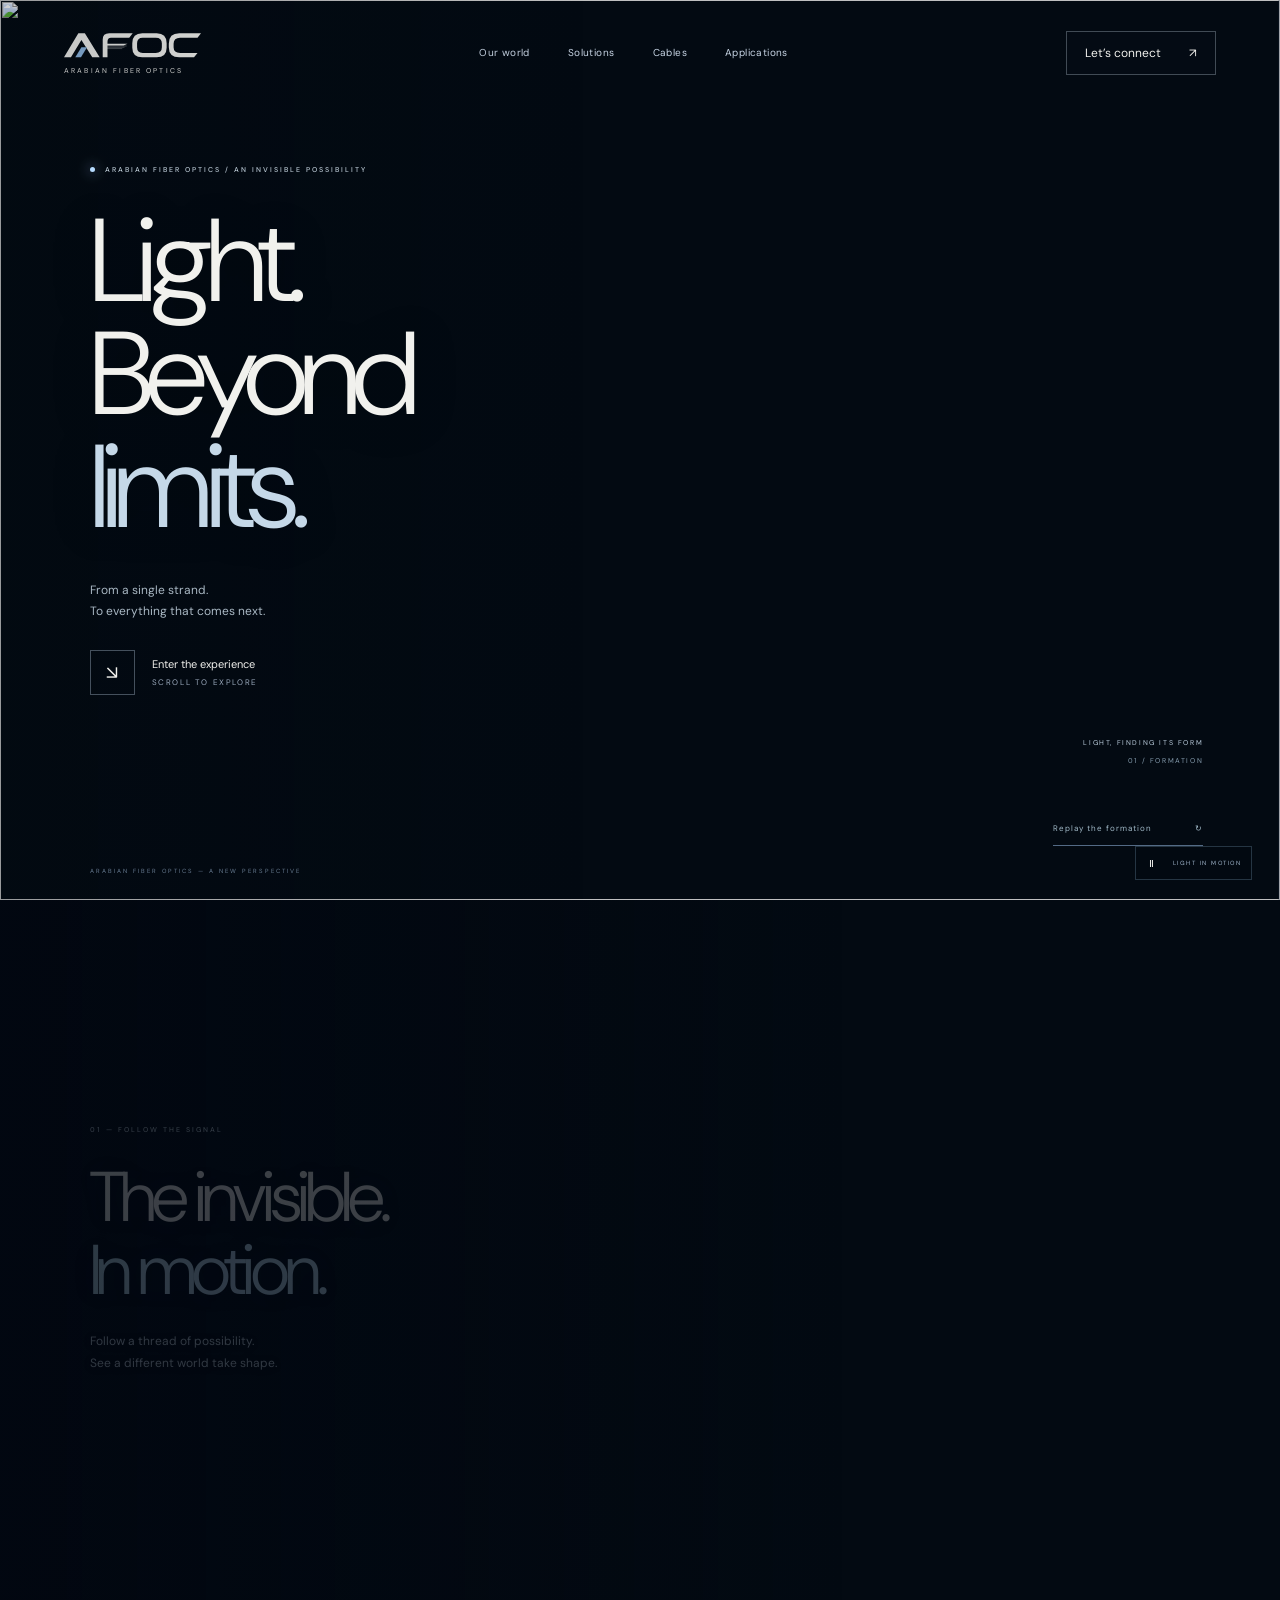
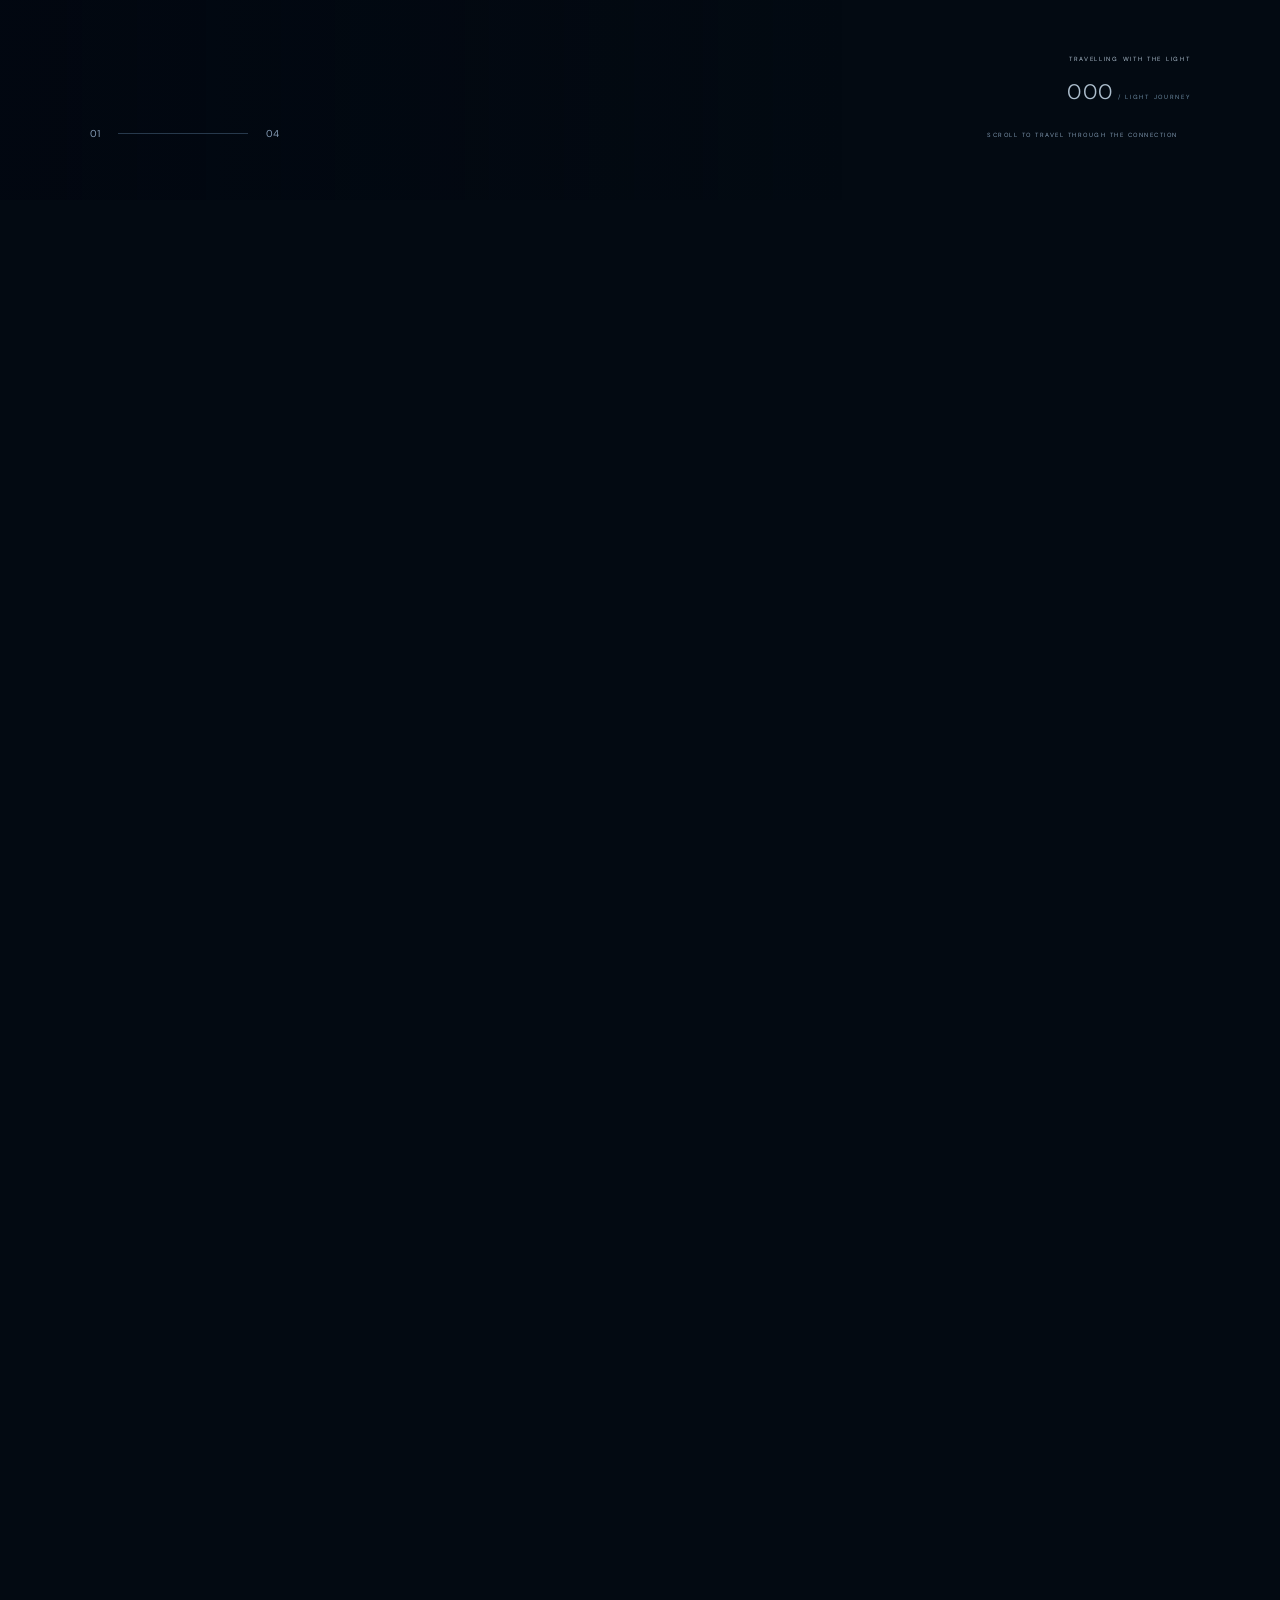
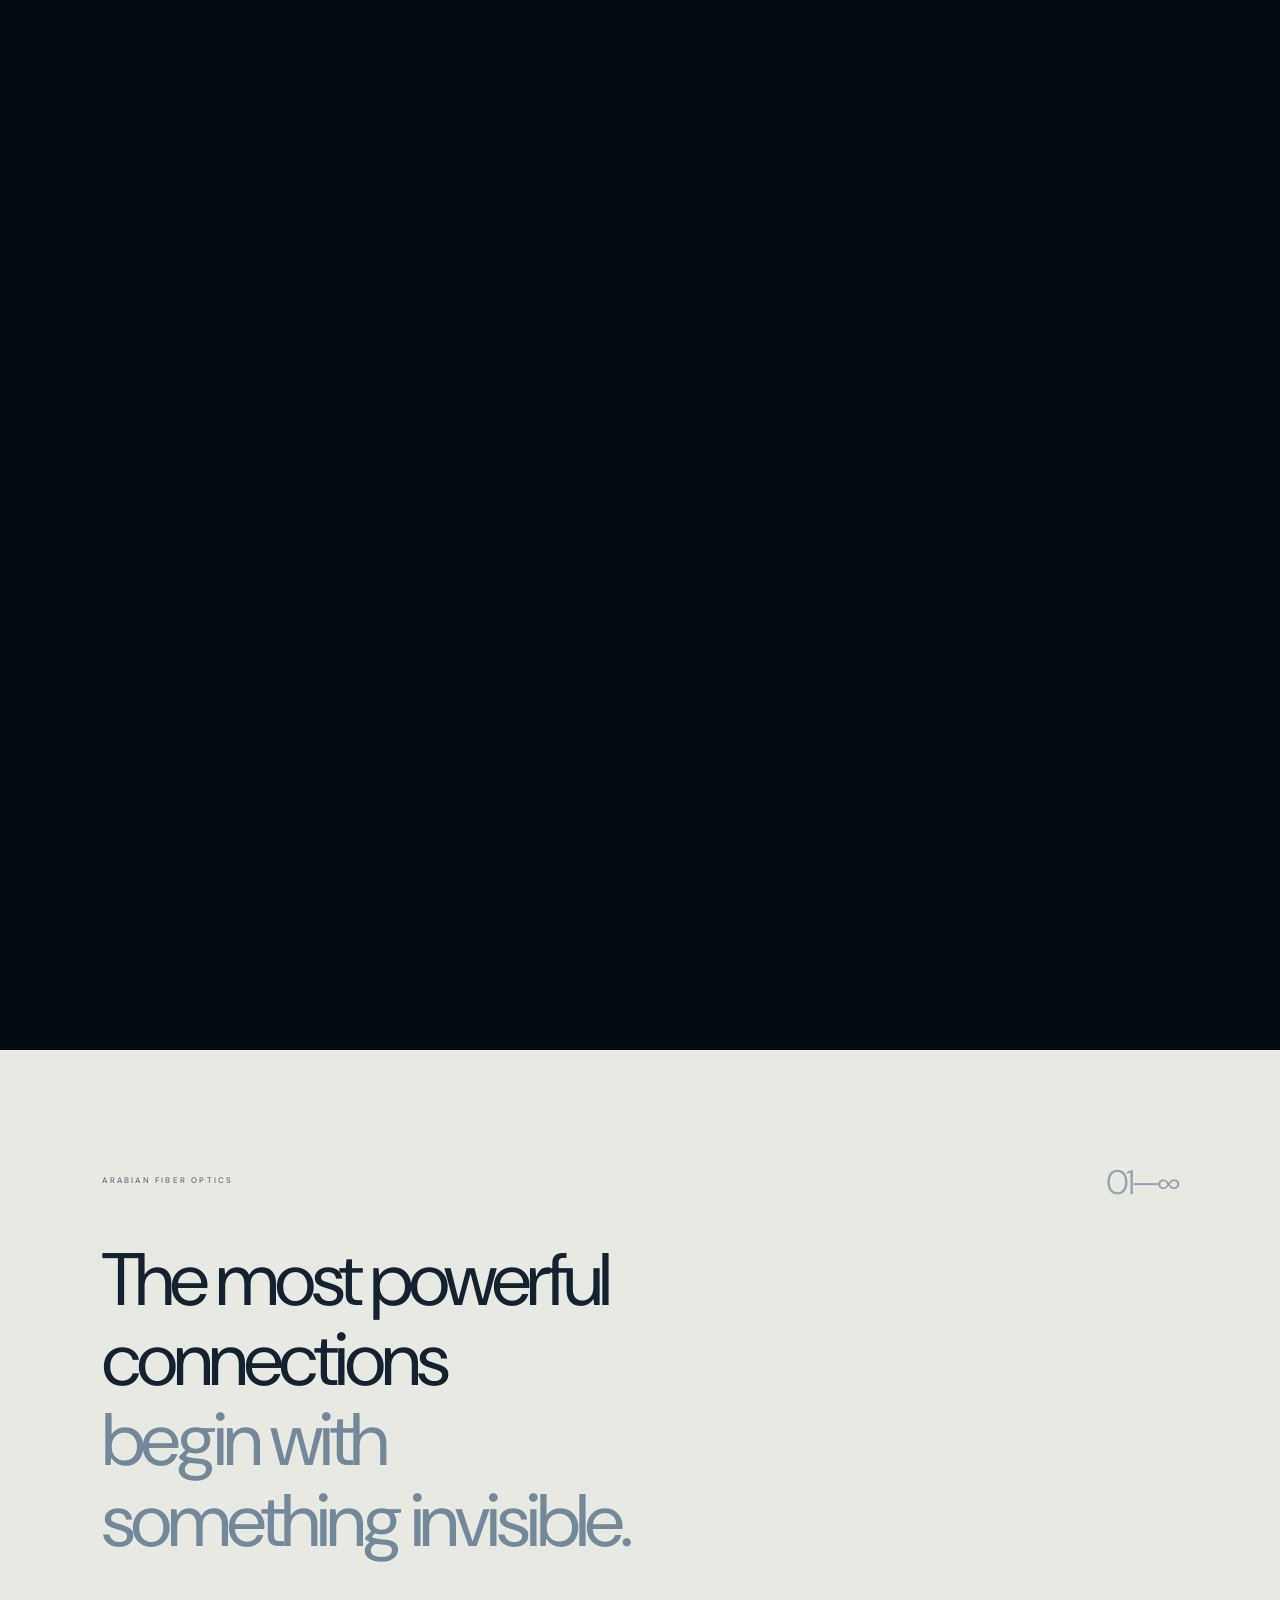
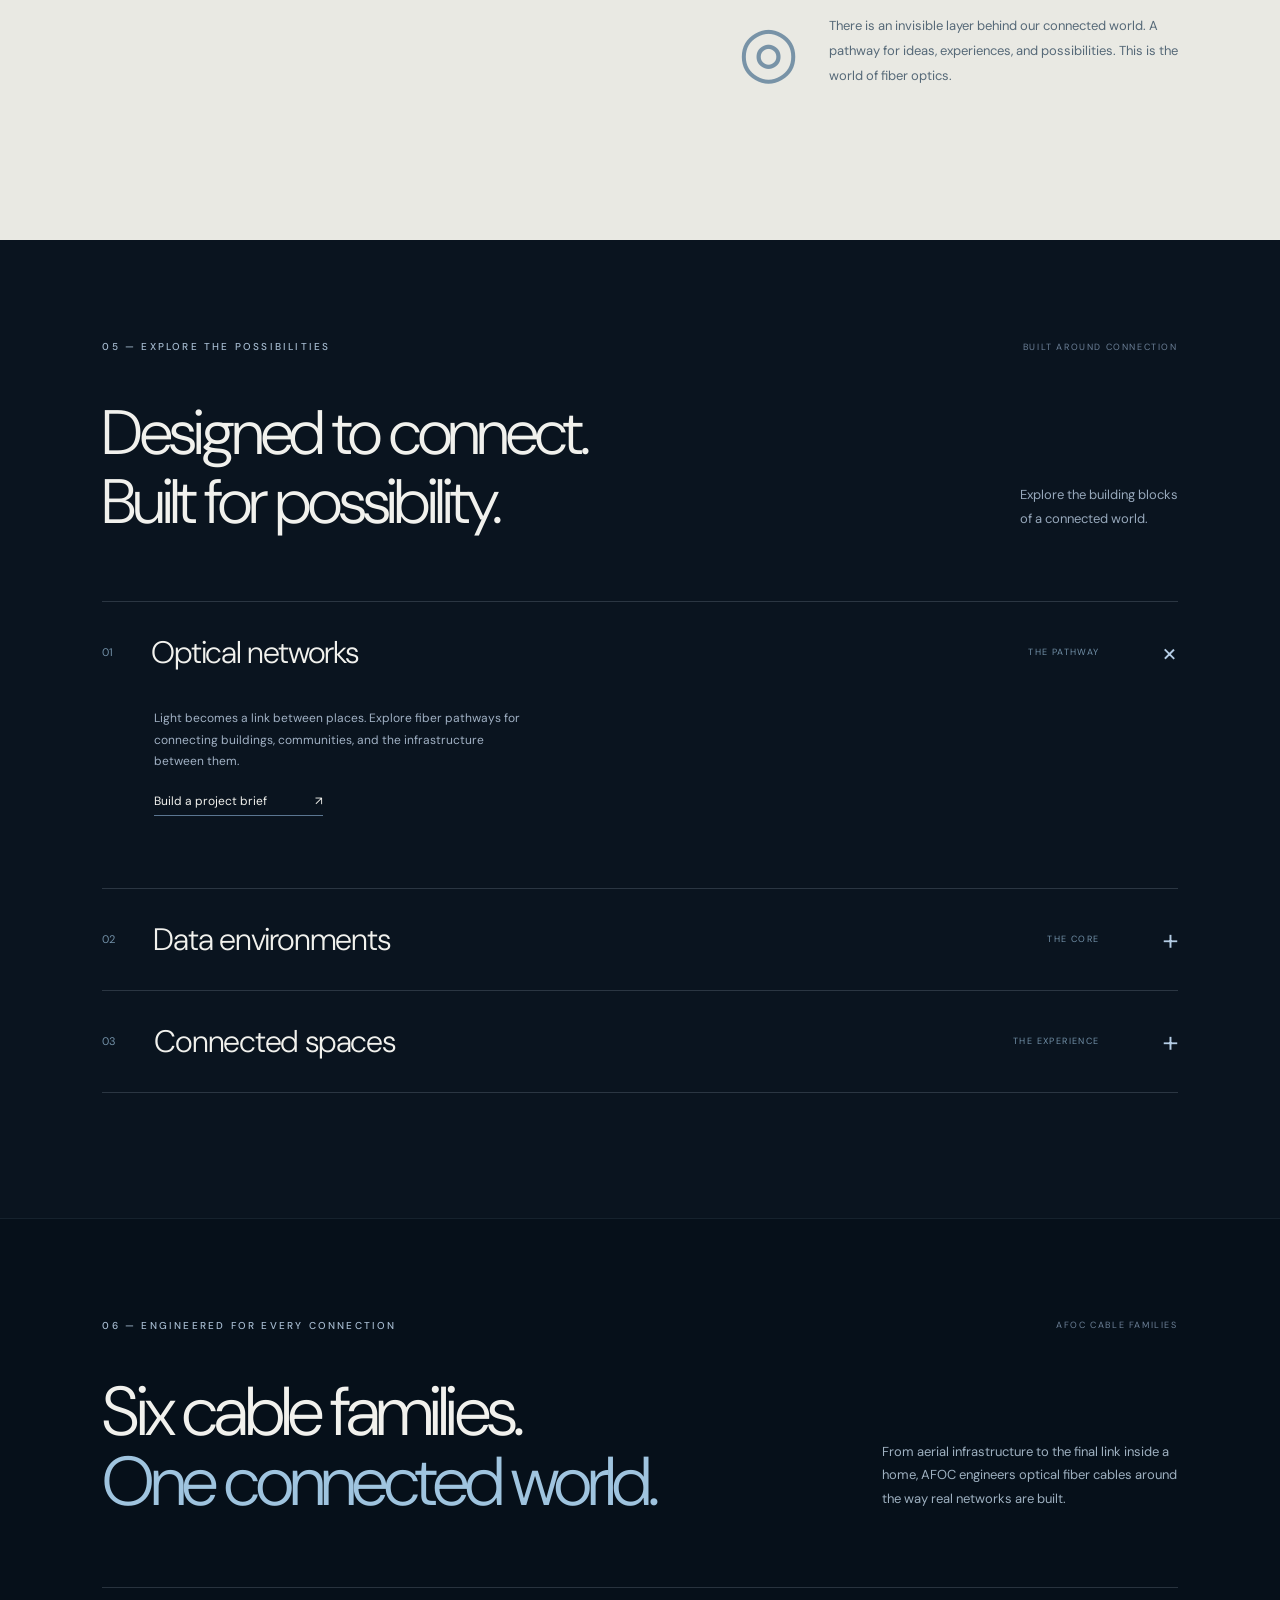
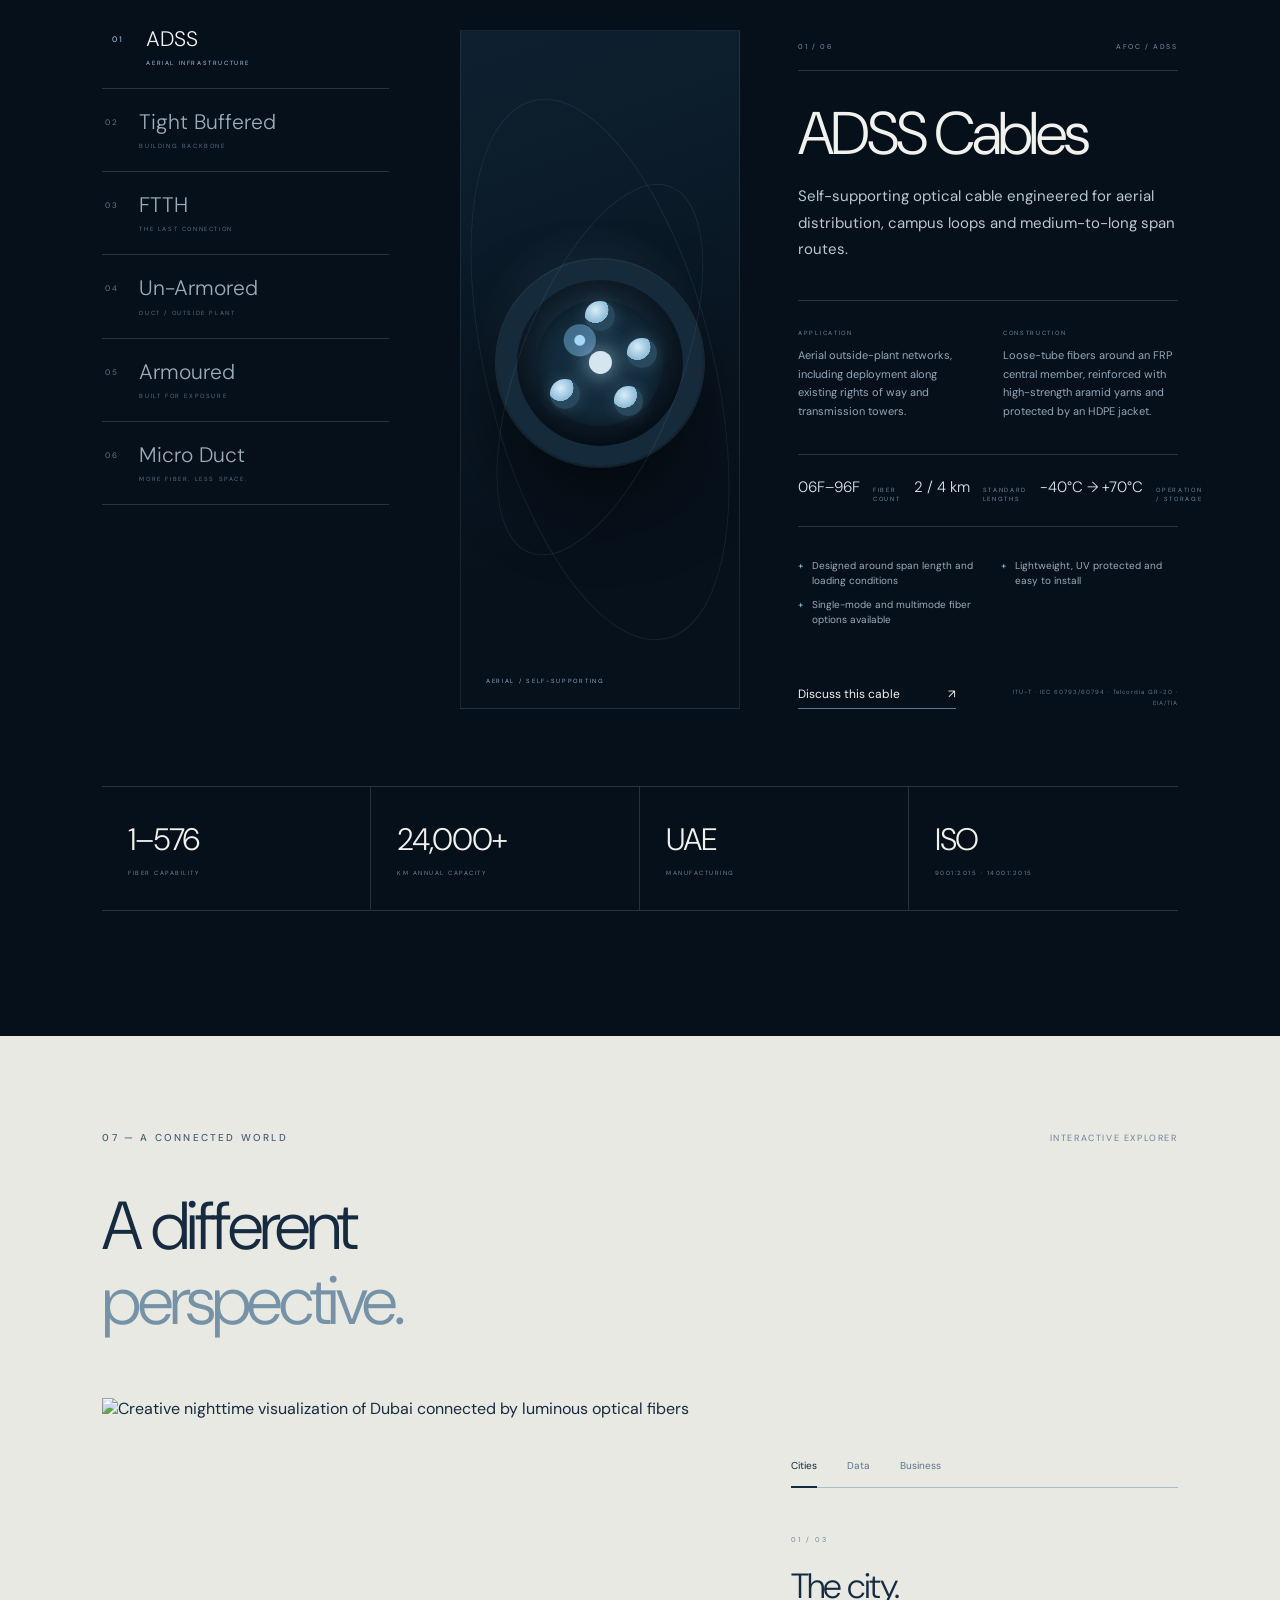
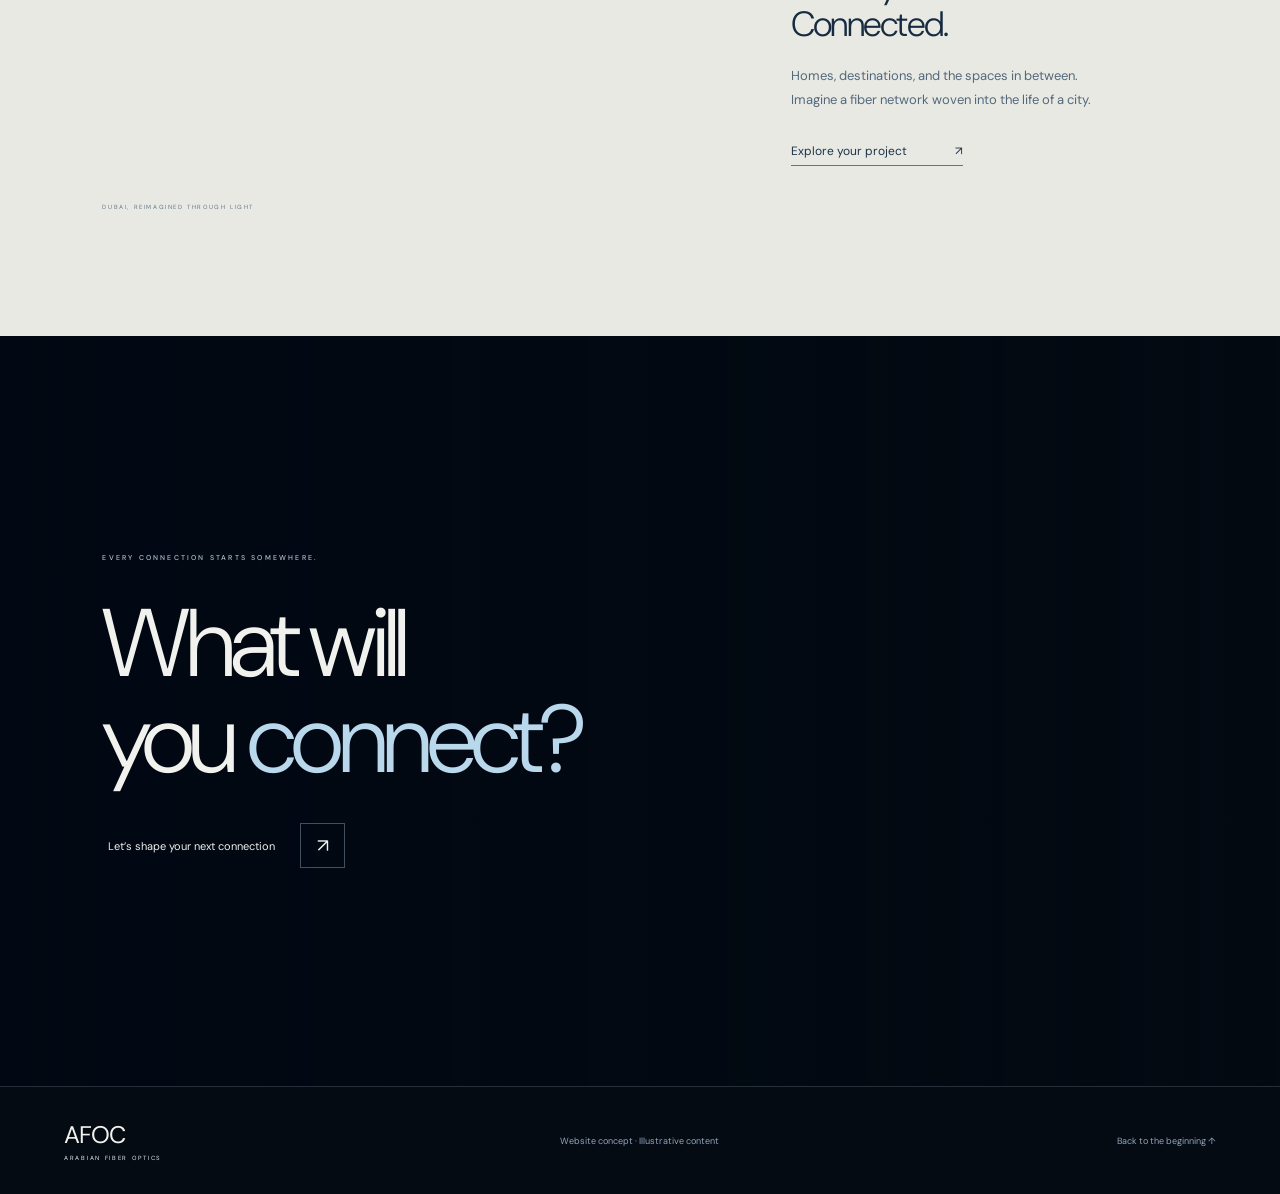
==== index.html @ a6308750 "Add files via upload" ====
<!doctype html>
<html lang="en"><head><meta charset="utf-8"><meta name="viewport" content="width=device-width,initial-scale=1"><meta name="theme-color" content="#050b15"><meta name="description" content="Arabian Fiber Optics. An immersive exploration of the connections that shape our world."><title>AFOC — Connected by light.</title><link rel="icon" href="data:image/svg+xml,%3Csvg xmlns='http://www.w3.org/2000/svg' viewBox='0 0 64 64'%3E%3Crect width='64' height='64' rx='15' fill='%23050b15'/%3E%3Cpath d='M9 48L28 15h8l19 33H44L32 27 20 48' fill='white'/%3E%3Cpath d='M26 48l9-15h9l-9 15' fill='%2395c8fb'/%3E%3C/svg%3E"><link rel="stylesheet" href="style.css?v=6"></head>
<body>
<a class="skip" href="#solutions">Skip to solutions</a><div id="world" aria-hidden="true"><img id="cinema-poster" src="assets/cinematic-hero.webp" alt="" fetchpriority="high"><video id="cinema-film" muted playsinline preload="auto" disablepictureinpicture tabindex="-1"></video></div><div class="grain" aria-hidden="true"></div>
<header><a href="#" class="brand" aria-label="AFOC Arabian Fiber Optics home"><svg viewBox="0 0 315 65" role="img" aria-label="AFOC"><path fill="currentColor" d="M0 55 33 0h15l34 55H65L40 15 16 55Z M89 55V14Q89 0 104 0H158L150 10H108Q100 10 100 19V24H146L137 28H100V55Z M180 0H213Q236 0 236 23V33Q236 55 213 55H180Q157 55 157 33V23Q157 0 180 0M181 10Q168 10 168 23V32Q168 45 181 45H211Q225 45 225 32V23Q225 10 211 10Z M315 0l-8 10h-40q-15 0-15 14v8q0 13 15 13h40l-8 10h-34q-24 0-24-23v-8q0-24 24-24Z" fill-rule="evenodd"/><path fill="#8db8e3" d="m26 55 14-23h13L39 55Z"/><path d="M99 29h45m-45 3h40m-40 3h35" stroke="currentColor" stroke-width=".7"/></svg><span>ARABIAN FIBER OPTICS</span></a><nav aria-label="Main navigation"><a href="#journey">Our world</a><a href="#solutions">Solutions</a><a href="#products">Cables</a><a href="#applications">Applications</a></nav><button class="contact-btn" data-brief>Let’s connect <span>↗</span></button><button id="menu-toggle" aria-expanded="false" aria-controls="mobile-nav" aria-label="Open navigation"><span></span><span></span></button></header>
<div id="mobile-nav" hidden><a href="#journey">Our world</a><a href="#solutions">Solutions</a><a href="#products">Cables</a><a href="#applications">Applications</a><button data-brief>Let’s connect ↗</button></div>
<main>
<section class="hero" id="home"><div class="hero-eyebrow"><span class="live-dot"></span> ARABIAN FIBER OPTICS / AN INVISIBLE POSSIBILITY</div><h1>Light.<br>Beyond<br><em>limits.</em></h1><div class="hero-bottom"><p>From a single strand.<br>To everything that comes next.</p><a class="round-link" href="#journey"><span class="circle">↘</span><span>Enter the experience<span class="sub-label">SCROLL TO EXPLORE</span></span></a></div><div class="object-note"><span class="cross">+</span> LIGHT, FINDING ITS FORM <i></i><small>01 / FORMATION</small></div><button class="pulse-btn" id="pulse">Replay the formation <span>↻</span></button><span class="edge-label">ARABIAN FIBER OPTICS — A NEW PERSPECTIVE</span></section>
<section class="journey" id="journey" aria-label="The journey of light"><div class="journey-sticky"><div class="chapter-copy" id="chapter-one"><span class="eyebrow">01 — FOLLOW THE SIGNAL</span><h2>The invisible.<br><em>In motion.</em></h2><p>Follow a thread of possibility.<br>See a different world take shape.</p></div><div class="chapter-copy" id="chapter-two"><span class="eyebrow">02 — DUBAI, DRAWN IN LIGHT</span><h2>Light becomes<br><em>a living city.</em></h2><p>From a single thread to an extraordinary skyline.<br>A creative interpretation of Dubai.</p></div><div class="chapter-copy city-copy" id="chapter-three"><span class="eyebrow">03 — BEYOND THE HORIZON</span><h2>One city.<br><em>No boundaries.</em></h2><p>The skyline becomes a point of light.<br>The connection keeps going.</p><button class="city-pulse" id="city-pulse">Illuminate the connection <span>↗</span></button></div><div class="chapter-copy globe-copy" id="chapter-four"><span class="eyebrow">04 — ONE CONNECTED PLANET</span><h2>Possibility.<br><em>Everywhere.</em></h2><p>Across continents. Beyond horizons.<br>Light brings every possibility closer.</p><span class="concept-label">A VISION OF CONNECTIVITY · ILLUSTRATIVE NETWORK</span></div><div class="travel-readout"><span id="travel-stage">ENTERING THE FIBER</span><div class="travel-coordinates"><span id="travel-distance">000</span><small> / LIGHT JOURNEY</small></div></div><div class="chapter-indicator"><span id="chapter-num">01</span><div><i id="chapter-progress"></i></div><span>04</span></div><span class="journey-caption">SCROLL TO TRAVEL THROUGH THE CONNECTION</span></div></section>
<section class="statement section-pad" id="vision"><span class="statement-number" aria-hidden="true">01—∞</span><div class="eyebrow">ARABIAN FIBER OPTICS</div><h2>The most powerful<br>connections<br><span>begin with<br>something invisible.</span></h2><div class="statement-foot"><span class="mini-orbit">◎</span><p>There is an invisible layer behind our connected world. A pathway for ideas, experiences, and possibilities. This is the world of fiber optics.</p></div></section>
<section class="solutions section-pad" id="solutions"><div class="section-top"><span class="eyebrow">05 — EXPLORE THE POSSIBILITIES</span><span class="small-muted">BUILT AROUND CONNECTION</span></div><div class="section-title"><h2>Designed to connect.<br>Built for possibility.</h2><p>Explore the building blocks<br>of a connected world.</p></div><div class="solution-list">
<details class="solution" open><summary><span class="solution-num">01</span><h3>Optical networks</h3><span class="solution-tag">THE PATHWAY</span><span class="toggle">+</span></summary><div class="solution-body"><p>Light becomes a link between places. Explore fiber pathways for connecting buildings, communities, and the infrastructure between them.</p><div class="solution-visual fibers" aria-hidden="true"><i></i><i></i><i></i><i></i><i></i><i></i><i></i><i></i></div><button class="text-link" data-topic="Optical networks" data-brief>Build a project brief <span>↗</span></button></div></details>
<details class="solution"><summary><span class="solution-num">02</span><h3>Data environments</h3><span class="solution-tag">THE CORE</span><span class="toggle">+</span></summary><div class="solution-body"><p>Every digital experience has a physical foundation. Explore how fiber connections fit into data centers and the environments that keep information moving.</p><div class="solution-visual racks" aria-hidden="true"><i></i><i></i><i></i><i></i><i></i></div><button class="text-link" data-topic="Data environments" data-brief>Build a project brief <span>↗</span></button></div></details>
<details class="solution"><summary><span class="solution-num">03</span><h3>Connected spaces</h3><span class="solution-tag">THE EXPERIENCE</span><span class="toggle">+</span></summary><div class="solution-body"><p>From a workplace to an entire campus, connectivity shapes how a space works. Explore a fiber backbone around the people and places it connects.</p><div class="solution-visual nodes" aria-hidden="true"><i></i><i></i><i></i><i></i><i></i></div><button class="text-link" data-topic="Connected spaces" data-brief>Build a project brief <span>↗</span></button></div></details>
</div></section>
<section class="products section-pad" id="products"><div class="section-top"><span class="eyebrow">06 — ENGINEERED FOR EVERY CONNECTION</span><span class="small-muted">AFOC CABLE FAMILIES</span></div><div class="products-intro"><h2>Six cable families.<br><em>One connected world.</em></h2><p>From aerial infrastructure to the final link inside a home, AFOC engineers optical fiber cables around the way real networks are built.</p></div><div class="product-explorer"><div class="product-tabs" role="tablist" aria-label="AFOC cable families"><button class="product-tab is-active" role="tab" aria-selected="true" data-product="0"><span>01</span><strong>ADSS</strong><small>AERIAL INFRASTRUCTURE</small></button><button class="product-tab" role="tab" aria-selected="false" data-product="1"><span>02</span><strong>Tight Buffered</strong><small>BUILDING BACKBONE</small></button><button class="product-tab" role="tab" aria-selected="false" data-product="2"><span>03</span><strong>FTTH</strong><small>THE LAST CONNECTION</small></button><button class="product-tab" role="tab" aria-selected="false" data-product="3"><span>04</span><strong>Un-Armored</strong><small>DUCT / OUTSIDE PLANT</small></button><button class="product-tab" role="tab" aria-selected="false" data-product="4"><span>05</span><strong>Armoured</strong><small>BUILT FOR EXPOSURE</small></button><button class="product-tab" role="tab" aria-selected="false" data-product="5"><span>06</span><strong>Micro Duct</strong><small>MORE FIBER. LESS SPACE.</small></button></div><article class="product-panel" id="product-panel" role="tabpanel"><div class="product-art" aria-hidden="true"><div class="cable-orbit"><i></i><i></i><i></i><i></i><b></b></div><span class="product-art-label" id="product-art-label">AERIAL / SELF-SUPPORTING</span></div><div class="product-content"><div class="product-kicker"><span id="product-index">01 / 06</span><span id="product-code">AFOC / ADSS</span></div><h3 id="product-title">ADSS Cables</h3><p class="product-lead" id="product-lead">Self-supporting optical cable engineered for aerial distribution, campus loops and medium-to-long span routes.</p><div class="product-meta"><div><span>APPLICATION</span><p id="product-application">Aerial outside-plant networks, including deployment along existing rights of way and transmission towers.</p></div><div><span>CONSTRUCTION</span><p id="product-construction">Loose-tube fibers around an FRP central member, reinforced with high-strength aramid yarns and protected by an HDPE jacket.</p></div></div><div class="product-specs"><span id="product-fibers">06F–96F</span><small>FIBER COUNT</small><span id="product-length">2 / 4 km</span><small>STANDARD LENGTHS</small><span id="product-temp">−40°C → +70°C</span><small>OPERATION / STORAGE</small></div><ul id="product-features"><li>Designed around span length and loading conditions</li><li>Lightweight, UV protected and easy to install</li><li>Single-mode and multimode fiber options available</li></ul><div class="product-actions"><button class="text-link" id="product-brief" data-brief data-topic="ADSS Cables">Discuss this cable <span>↗</span></button><span class="standards" id="product-standards">ITU-T · IEC 60793/60794 · Telcordia GR-20 · EIA/TIA</span></div></div></article></div><div class="capability-band"><div><strong>1–576</strong><span>FIBER CAPABILITY</span></div><div><strong>24,000+</strong><span>KM ANNUAL CAPACITY</span></div><div><strong>UAE</strong><span>MANUFACTURING</span></div><div><strong>ISO</strong><span>9001:2015 · 14001:2015</span></div></div></section>
<section class="applications section-pad" id="applications"><div class="section-top"><span class="eyebrow">07 — A CONNECTED WORLD</span><span class="small-muted">INTERACTIVE EXPLORER</span></div><h2>A different<br><em>perspective.</em></h2><div class="application-stage"><div class="map-art"><img class="application-photo" src="assets/cinematic-dubai.webp" loading="lazy" alt="Creative nighttime visualization of Dubai connected by luminous optical fibers"><span class="map-note">DUBAI, REIMAGINED THROUGH LIGHT</span><svg class="legacy-map-targets" aria-hidden="true"><circle id="map-marker"/><circle class="marker-halo"/></svg></div><div class="application-info"><div class="app-tabs" role="tablist" aria-label="Connection environments"><button role="tab" id="tab-cities" aria-selected="true" aria-controls="app-panel" data-app="0">Cities</button><button role="tab" id="tab-data" aria-selected="false" aria-controls="app-panel" data-app="1" tabindex="-1">Data</button><button role="tab" id="tab-business" aria-selected="false" aria-controls="app-panel" data-app="2" tabindex="-1">Business</button></div><div id="app-panel" role="tabpanel" aria-labelledby="tab-cities"><span class="app-number" id="app-num">01 / 03</span><h3 id="app-title">The city.<br>Connected.</h3><p id="app-copy">Homes, destinations, and the spaces in between. Imagine a fiber network woven into the life of a city.</p><button class="text-link" data-brief id="app-brief" data-topic="City connectivity">Explore your project <span>↗</span></button></div></div></div></section>
<section class="closing section-pad" id="connect"><span class="eyebrow">EVERY CONNECTION STARTS SOMEWHERE.</span><h2>What will<br>you <em>connect?</em></h2><button class="closing-cta" data-brief><span>Let’s shape your next connection</span><span class="circle">↗</span></button><div class="closing-line" aria-hidden="true"></div></section>
</main>
<footer><a href="#home">AFOC <span>ARABIAN FIBER OPTICS</span></a><p>Website concept · Illustrative content</p><a href="#home">Back to the beginning ↑</a></footer>
<div class="experience-controls"><button id="motion" aria-pressed="false" aria-label="Pause animation">Ⅱ</button><span>LIGHT IN MOTION</span></div><div class="scroll-track" aria-hidden="true"><i id="page-progress"></i></div>
<dialog id="brief-dialog"><button class="dialog-close" aria-label="Close project brief">×</button><span class="eyebrow">LET’S CONNECT</span><h2>A bright idea<br>starts here.</h2><p class="dialog-intro">Outline your project and download a brief to share with the AFOC team. Nothing is sent automatically.</p><form id="brief-form"><label>Your name<input required name="name" autocomplete="name" placeholder="Full name" maxlength="120"></label><label>Work email<input required type="email" name="email" autocomplete="email" placeholder="you@company.com" maxlength="200"></label><label>Project focus<select name="focus" id="focus"><option>Optical networks</option><option>Data environments</option><option>Connected spaces</option><option>ADSS Cables</option><option>Tight Buffered Cables</option><option>FTTH Cables</option><option>Un-Armored Cables</option><option>Armoured Cables</option><option>Micro Duct Cables</option><option>City connectivity</option><option>Business connectivity</option><option>Other / let’s explore</option></select></label><label>Tell us about the connection<textarea required name="message" rows="3" placeholder="Location, scope, timeline, and what you have in mind…" maxlength="4000"></textarea></label><button type="submit" class="download-brief">Download project brief <span>↗</span></button><p id="form-status" role="status"></p></form></dialog>
<script src="app.js?v=6"></script><script src="cinema.js?v=5"></script></body></html>
---- style.css ----
@import url('https://fonts.googleapis.com/css2?family=DM+Sans:wght@300;400;500;600;700&display=swap');
:root{--bg:#050b15;--fg:#edf5ff;--blue:#9bc9f5;--muted:#99a8ba;--line:rgba(174,204,235,.18)}*{box-sizing:border-box}html{scroll-behavior:smooth;scroll-padding-top:95px}body{margin:0;background:var(--bg);color:var(--fg);font-family:'DM Sans',Arial,sans-serif;font-weight:400}button,a,input,textarea,select{-webkit-tap-highlight-color:transparent}a{color:inherit;text-decoration:none}button{font:inherit;color:inherit;cursor:pointer}button:focus-visible,a:focus-visible,summary:focus-visible{outline:2px solid var(--blue);outline-offset:7px}button{border:0}button:disabled{cursor:default}::selection{background:#aacdf0;color:#05101c}#world{position:fixed;inset:0;width:100%;height:100%;pointer-events:none;z-index:-1}.grain{position:fixed;inset:0;pointer-events:none;opacity:.026;z-index:9;background-image:url("data:image/svg+xml,%3Csvg viewBox='0 0 160 160' xmlns='http://www.w3.org/2000/svg'%3E%3Cfilter id='n'%3E%3CfeTurbulence type='fractalNoise' baseFrequency='.9' numOctaves='3' stitchTiles='stitch'/%3E%3C/filter%3E%3Crect width='100%25' height='100%25' opacity='.6' filter='url(%23n)'/%3E%3C/svg%3E")}header{height:110px;padding:30px 5%;position:absolute;inset:0 0 auto;display:flex;align-items:center;justify-content:space-between;z-index:20}.brand{width:152px;display:flex;flex-direction:column;gap:2px}.brand svg{width:100%;height:33px}.brand span{font-size:8px;letter-spacing:2.3px;white-space:nowrap}nav{display:flex;gap:35px;font-size:12px;color:#c8d5e5}nav a{position:relative}nav a:after{content:'';position:absolute;left:0;right:100%;height:1px;background:var(--blue);bottom:-7px;transition:.3s}nav a:hover:after{right:0}.contact-btn{background:transparent;border:1px solid #50617a;border-radius:30px;padding:13px 20px;font-size:12px}.contact-btn span{margin-left:25px}.contact-btn:hover{background:var(--fg);color:var(--bg)}#menu-toggle{display:none}.hero{min-height:820px;height:100svh;position:relative;padding:175px 7% 65px}.hero-eyebrow,.eyebrow{font-size:10px;letter-spacing:2.2px;font-weight:500}.hero-eyebrow{display:flex;align-items:center;gap:10px;color:#c3d8ed}.live-dot{width:5px;height:5px;border-radius:100%;background:#b7dcff;box-shadow:0 0 13px #a5d6ff}h1,h2,h3,p{margin:0}h1{font-size:clamp(78px,8.2vw,138px);line-height:.99;font-weight:400;letter-spacing:-.068em;margin:32px 0 42px;position:relative;z-index:2}em{font-style:normal;color:var(--blue)}.hero-bottom{display:flex;align-items:center;gap:55px}.hero-bottom>p{font-size:14px;line-height:1.7;color:#b6c3d2}.round-link{display:flex;gap:15px;align-items:center;font-size:12px}.circle{width:49px;height:49px;border:1px solid #58708b;border-radius:100%;display:inline-flex;align-items:center;justify-content:center;font-size:20px;transition:.4s}.round-link:hover .circle,.closing-cta:hover .circle{background:var(--blue);color:var(--bg);transform:rotate(-35deg)}.sub-label{display:block;font-size:8px;letter-spacing:1.6px;margin-top:6px;color:#9aaabd}.object-note{position:absolute;right:7%;top:32%;font-size:8px;letter-spacing:1.6px;color:#adbed2;display:flex;flex-direction:column;align-items:flex-start;gap:15px}.object-note .cross{font-size:22px;color:#a4d1ff}.object-note i{width:80px;border-bottom:1px solid var(--line)}.object-note small{font-size:8px;color:#6c8198}.pulse-btn{position:absolute;right:10%;bottom:15%;font-size:10px;padding:12px 0;border-bottom:1px solid #536a85;background:none;letter-spacing:1px}.pulse-btn span{margin-left:40px}.edge-label{position:absolute;bottom:25px;left:7%;font-size:8px;letter-spacing:2px;color:#687d93}.journey{height:260vh;position:relative}.journey-sticky{height:100svh;position:sticky;top:0;overflow:hidden}.chapter-copy{position:absolute;top:29%;left:8%;opacity:0;transition:opacity .18s;max-width:90%}.chapter-copy h2{font-size:clamp(55px,7vw,110px);letter-spacing:-.055em;font-weight:400;line-height:1.05;margin:24px 0}.chapter-copy p{line-height:1.8;color:#aebed0;font-size:15px}.center-copy{left:0;right:0;text-align:center;top:28%;max-width:100%;padding:0 20px}.center-copy h2{font-size:clamp(42px,6vw,92px)}.chapter-indicator{position:absolute;left:8%;bottom:65px;display:flex;align-items:center;gap:18px;font-size:10px;color:#839bb4}.chapter-indicator>div{width:130px;height:1px;background:#27394c}.chapter-indicator i{display:block;background:var(--blue);height:1px;width:0}.journey-caption{position:absolute;bottom:65px;right:8%;font-size:9px;letter-spacing:2px;color:#829bb3}.section-pad{padding:125px 8%;position:relative}.statement{min-height:820px;background:linear-gradient(0deg,#080f1b 0%,rgba(5,11,21,.9) 60%,transparent);padding-top:155px}.statement h2{font-size:clamp(50px,6.2vw,98px);font-weight:400;letter-spacing:-.055em;line-height:1.1;margin-top:45px}.statement h2 span{color:#738ba4}.statement-foot{display:flex;gap:30px;align-items:center;max-width:440px;margin:45px 0 0 auto}.statement-foot p{font-size:14px;color:#a9bbcf;line-height:1.9}.mini-orbit{font-size:70px;color:#769bc2;font-weight:300}.solutions{background:#0a111d;padding-top:90px}.section-top{display:flex;justify-content:space-between;align-items:center;color:#a6bbd0}.small-muted{font-size:9px;letter-spacing:1.6px;color:#6d8198}.section-title{display:flex;align-items:flex-end;justify-content:space-between;margin:45px 0 65px}h2{font-weight:400;letter-spacing:-.05em;font-size:clamp(44px,4.7vw,74px);line-height:1.1}.section-title>p{font-size:13px;line-height:1.8;color:#97a8bb;padding-bottom:6px}.solution{border-top:1px solid var(--line)}.solution:last-child{border-bottom:1px solid var(--line)}.solution summary{list-style:none;display:flex;align-items:center;gap:38px;cursor:pointer;padding:32px 0}.solution summary::-webkit-details-marker{display:none}.solution-num{font-size:11px;color:#6887a6}.solution h3{font-size:clamp(22px,2.7vw,40px);font-weight:400;letter-spacing:-.04em}.solution-tag{font-size:9px;letter-spacing:1.4px;margin-left:auto;color:#7c94ad}.toggle{font-weight:300;font-size:30px;margin-left:25px;color:#b5cde5}.solution[open] .toggle{transform:rotate(45deg)}.solution-body{position:relative;padding:5px 0 35px 52px;min-height:180px}.solution-body>p{max-width:370px;font-size:14px;color:#a1b1c4;line-height:1.8}.text-link{background:none;font-size:12px;padding:20px 0 6px;border-bottom:1px solid #5b7691;display:inline-flex;gap:48px}.text-link:hover{color:var(--blue)}.solution-visual{position:absolute;right:8%;width:30%;height:115px;top:5px;overflow:hidden;display:flex;justify-content:center;gap:10px;perspective:300px}.fibers i{position:absolute;width:100%;height:60px;border:1px solid #8bbff0;border-radius:50%;transform:rotate(-20deg);top:calc(var(--i,0)*5px);box-shadow:0 0 12px #77b7f026}.fibers i:nth-child(2){--i:1}.fibers i:nth-child(3){--i:2}.fibers i:nth-child(4){--i:3}.fibers i:nth-child(5){--i:4}.fibers i:nth-child(6){--i:5}.fibers i:nth-child(7){--i:6}.fibers i:nth-child(8){--i:7}.racks i{width:34px;height:100px;background:repeating-linear-gradient(0deg,transparent 0 9px,#7492b4 10px 11px),linear-gradient(90deg,#355578,#102237);border:1px solid #516e91;transform:rotateY(-30deg)}.nodes i{height:20px;width:20px;border:1px solid #bad9f7;border-radius:50%;margin-top:40px;box-shadow:0 0 30px #649acd55;position:relative}.nodes i:after{content:'';position:absolute;width:13px;top:9px;left:19px;border-top:1px solid #6487ac}.applications{background:#e8edf2;color:#172b40;padding-bottom:90px}.applications .section-top{color:#475e75}.applications h2{margin-top:45px}.applications h2 em{color:#7393b3}.application-stage{display:grid;grid-template-columns:1.6fr 1fr;align-items:center;margin-top:15px;gap:40px}.map-art{margin-left:-10%;position:relative}.map-art svg{width:100%;overflow:visible}.map-art:before{content:'';position:absolute;inset:10% 5%;border-radius:100%;background:#101d2d;filter:blur(60px);opacity:.12;z-index:0}.map-art svg{position:relative}.map-note{display:block;text-align:center;font-size:8px;letter-spacing:2px;color:#62778d}.city-paths{stroke-dasharray:8 6;animation:flow 9s linear infinite;stroke-width:1.5}.marker-halo{animation:halo 3s ease-out infinite;transform-box:fill-box;transform-origin:center}.app-tabs{display:flex;gap:20px;border-bottom:1px solid #acbccc;margin-bottom:38px}.app-tabs button{background:none;font-size:12px;color:#5d738a;padding:15px 0;position:relative}.app-tabs button[aria-selected=true]{color:#0e263d}.app-tabs button[aria-selected=true]:after{content:'';position:absolute;bottom:-1px;left:0;right:0;height:2px;background:#142c43}.app-number{font-size:9px;letter-spacing:2px;color:#71879c}.application-info h3{font-size:40px;font-weight:400;letter-spacing:-.05em;line-height:1.1;margin:20px 0}.application-info p{font-size:13px;line-height:1.9;color:#53687d;max-width:310px}.application-info .text-link{color:#1a334a;margin-top:10px}.closing{background:#060e1a;min-height:630px;overflow:hidden;display:flex;flex-direction:column;align-items:center;justify-content:center;text-align:center}.closing .eyebrow{color:#839bb5}.closing h2{font-size:clamp(65px,9vw,145px);line-height:1;position:relative;z-index:1;margin:34px 0}.closing-cta{background:none;display:flex;align-items:center;gap:25px;font-size:12px;z-index:1}.closing-line{position:absolute;width:120vw;height:250px;bottom:-230px;border-radius:50%;box-shadow:0 -2px 4px #a2d3ff,0 -15px 80px #66aafa55}footer{position:relative;background:#060e1a;padding:32px 5%;border-top:1px solid var(--line);display:flex;align-items:center;justify-content:space-between}footer>a:first-child{font-size:24px;letter-spacing:-1px}footer>a>span{display:block;font-size:6px;letter-spacing:1.7px;margin-top:4px}footer p,footer>a:last-child{font-size:9px;color:#93a6bd}.experience-controls{position:fixed;bottom:20px;right:28px;display:flex;align-items:center;gap:10px;z-index:21;padding:5px 10px 5px 5px;background:#060e1ac9;border:1px solid #33455b;border-radius:25px;backdrop-filter:blur(12px)}.experience-controls button{background:none;width:22px;height:22px;font-size:10px}.experience-controls span{font-size:7px;letter-spacing:1px;color:#a4b8ce}.scroll-track{position:fixed;right:0;top:0;height:100%;width:2px;background:#24354a33;z-index:21}.scroll-track i{height:0;display:block;background:#a6cbed}.skip{position:fixed;left:20px;top:-100px;z-index:100;background:#fff;color:#000;padding:15px}.skip:focus{top:20px}dialog{background:#101c2b;color:var(--fg);border:1px solid #3e5570;border-radius:4px;padding:44px;width:min(540px,92vw);max-height:90svh;overflow:auto}dialog::backdrop{background:#020912c9;backdrop-filter:blur(13px)}dialog h2{font-size:43px;margin:20px 0}.dialog-close{position:absolute;top:14px;right:18px;background:none;font-size:26px;color:#aac1d9}.dialog-intro{font-size:12px;line-height:1.8;color:#abbbce;margin-bottom:25px}form{display:grid;gap:16px}label{font-size:10px;letter-spacing:.5px;display:block;color:#b8cce1}input,textarea,select{display:block;margin-top:7px;background:#0b1523;color:#eef5ff;border:1px solid #354a61;padding:12px;width:100%;font:13px inherit;border-radius:0}input:focus,textarea:focus,select:focus{outline:1px solid var(--blue)}textarea{resize:vertical}.download-brief{padding:15px 17px;background:#b6d6f5;color:#102235;display:flex;justify-content:space-between;font-size:12px}#form-status{font-size:11px;line-height:1.5;color:#a8d3fc}body.modal-open{overflow:hidden}@keyframes flow{to{stroke-dashoffset:-140}}@keyframes halo{0%{transform:scale(.8);opacity:.8}100%{transform:scale(1.7);opacity:0}}.motion-paused *{animation-play-state:paused!important}
@media(min-width:1700px){.hero{padding-top:200px}.hero-bottom{margin-top:70px}}@media(max-width:1050px){nav{gap:20px}.hero{padding-top:170px;min-height:760px}h1{font-size:100px}.object-note{right:5%;top:26%}.hero-bottom{gap:25px}.section-pad{padding-left:6%;padding-right:6%}.application-stage{gap:25px;grid-template-columns:1.3fr 1fr}.application-info h3{font-size:33px}.solution-visual{right:3%}.solution-body p{max-width:320px}}@media(max-width:700px){header{height:90px;padding:22px 6%}.brand{width:115px}.brand svg{height:26px}.brand span{font-size:6px;letter-spacing:1.72px}nav{display:none}.contact-btn{font-size:10px;padding:10px 12px;margin-left:auto;margin-right:20px}.contact-btn span{margin-left:12px}#menu-toggle{display:flex;flex-direction:column;gap:5px;padding:10px 0;background:none}#menu-toggle span{width:22px;height:1px;background:#d0e3f5}#mobile-nav{position:absolute;top:82px;left:0;right:0;padding:25px 6%;background:#0b1728;z-index:30;border-bottom:1px solid #364b65}#mobile-nav a,#mobile-nav button{display:block;padding:15px 0;font-size:20px;background:none}.hero{min-height:760px;height:100svh;padding:130px 7% 50px}.hero-eyebrow{font-size:8px;letter-spacing:1.5px}h1{font-size:clamp(63px,14vw,88px);margin:24px 0;line-height:1.02}.hero-bottom{position:absolute;bottom:83px;left:7%;right:7%;justify-content:space-between;gap:12px}.hero-bottom>p{font-size:11px}.round-link{font-size:10px;gap:10px}.circle{width:38px;height:38px;font-size:17px}.sub-label{font-size:6px;letter-spacing:1px}.object-note{right:7%;top:54%;font-size:6px;letter-spacing:1.1px;gap:8px}.object-note .cross{font-size:16px}.object-note small{font-size:6px}.object-note i{width:40px}.pulse-btn{font-size:8px;right:8%;bottom:190px}.edge-label{font-size:6px;bottom:36px;letter-spacing:1.4px}.journey{height:240vh}.chapter-copy{left:7%;top:19%}.chapter-copy h2{font-size:51px}.chapter-copy p{font-size:12px}.center-copy{left:0;top:32%}.center-copy h2{font-size:42px}.chapter-indicator{left:7%;bottom:50px}.journey-caption{right:7%;bottom:85px;font-size:7px}.section-pad{padding:85px 7%}.statement{min-height:690px}.statement h2{font-size:47px;margin-top:35px}.statement-foot{gap:20px;margin-top:45px}.statement-foot p{font-size:12px}.mini-orbit{font-size:55px}.eyebrow{font-size:8px;letter-spacing:1.7px}.small-muted{display:none}.section-title{display:block;margin:35px 0 45px}.section-title h2{font-size:43px}.section-title>p{font-size:12px;margin-top:25px}.solution summary{gap:18px;padding:25px 0}.solution h3{font-size:24px}.solution-tag{display:none}.toggle{margin-left:auto}.solution-body{padding-left:30px;padding-bottom:28px}.solution-body>p{font-size:12px;max-width:100%}.solution-visual{display:none}.solution-num{font-size:9px}.application-stage{grid-template-columns:1fr;gap:20px;margin-top:35px}.applications h2{font-size:48px}.map-art{margin-left:-5%;margin-right:-5%}.application-info h3{font-size:36px}.app-tabs{margin-bottom:25px;gap:30px}.application-info p{max-width:100%}.closing{min-height:550px}.closing h2{font-size:68px}.closing-cta{font-size:10px;gap:15px}footer{padding:30px 7% 85px;flex-wrap:wrap;gap:25px}footer p{font-size:8px}footer>a:last-child{width:100%}.experience-controls{bottom:13px;right:14px}.experience-controls span{font-size:6px}dialog{padding:32px 24px}dialog h2{font-size:38px}}@media(prefers-reduced-motion:reduce){html{scroll-behavior:auto}*{animation:none!important;transition:none!important}}
/* Second direction: a continuous journey from sculptural glass to living city. */
:root{--bg:#050b12;--blue:#b4d8f3}#world{z-index:0}header,main,footer{position:relative;z-index:2}header{position:absolute}.hero{min-height:790px;padding-top:190px}.hero h1{font-size:clamp(105px,11.8vw,184px);line-height:.94;font-weight:300;letter-spacing:-.065em;margin-top:40px;max-width:55%;text-shadow:0 4px 40px #030b1244}.hero h1 em{background:linear-gradient(105deg,#f0f5f7,#a8cce9 60%,#7b9fb9);background-clip:text;-webkit-background-clip:text;color:transparent}.hero:before{content:'';position:absolute;inset:0;z-index:-1;background:linear-gradient(90deg,#030b12b0 0%,#030b1240 39%,transparent 65%);pointer-events:none}.hero-eyebrow{color:#a3bacd;font-size:9px;letter-spacing:2.8px}.hero-bottom{margin-top:50px}.object-note{top:auto;bottom:31%;right:8%;font-size:7px}.pulse-btn{bottom:19%;right:8%;color:#c1d6e7}.hero-bottom>p{color:#b4c4d1}.journey{height:450vh}.journey-sticky:after{content:'';position:absolute;inset:0;background:linear-gradient(90deg,#030a1277,transparent 45%);z-index:-1;pointer-events:none}.chapter-copy{top:24%;left:7%;max-width:520px;pointer-events:none}.chapter-copy h2{font-size:clamp(45px,5.7vw,85px);line-height:1.04;letter-spacing:-.055em;text-shadow:0 2px 25px #06101d77}.chapter-copy p{font-size:12px;line-height:1.8;color:#9fb5c8}.chapter-copy .eyebrow{font-size:8px;color:#b6cbdc}.city-copy{top:16%;max-width:450px}.city-copy h2{font-size:clamp(48px,5.4vw,82px)}.city-pulse{margin-top:28px;background:#0a172777;border:1px solid #718a9e77;border-radius:30px;padding:13px 18px;font-size:10px;backdrop-filter:blur(10px)}.city-pulse span{margin-left:28px}.city-pulse:hover{background:#b4d8f3;color:#07121c}.travel-readout{position:absolute;right:7%;top:16%;text-align:right;letter-spacing:1.7px;color:#adbecd}.travel-readout>span{font-size:7px}.travel-coordinates{margin-top:12px}.travel-coordinates>span{font-size:29px;font-weight:300}.travel-coordinates small{font-size:6px;color:#6f8da5}.journey-caption{font-size:7px}.statement{background:linear-gradient(0deg,#080f1b,rgba(5,11,21,.92) 50%,rgba(5,11,21,.55));min-height:820px}.no-webgl #world{display:none}.no-webgl .hero,.no-webgl .journey{background:radial-gradient(ellipse at 70% 50%,#163b55,transparent 50%),#050b15}.no-webgl .journey{height:auto}.no-webgl .journey-sticky{height:auto;padding:80px 7%}.no-webgl .chapter-copy{position:relative;top:auto;left:auto;opacity:1!important;margin-bottom:70px}.no-webgl .travel-readout,.no-webgl .chapter-indicator,.no-webgl .journey-caption{display:none}@media(max-width:1050px){.hero h1{font-size:115px}.hero{padding-top:190px}}@media(max-width:700px){.hero{min-height:780px;padding-top:155px}.hero h1{font-size:clamp(83px,19vw,118px);max-width:100%;margin-top:30px;line-height:.95}.hero-eyebrow{font-size:6px;letter-spacing:1.5px}.hero:before{background:linear-gradient(180deg,#030b1255,transparent 60%)}.hero-bottom{margin:0}.object-note{bottom:33%;top:auto;font-size:6px}.pulse-btn{bottom:23%;font-size:8px}.journey{height:410vh}.chapter-copy{top:13%;left:7%;right:7%}.chapter-copy h2{font-size:47px}.chapter-copy p{font-size:11px}.city-copy{top:12%;max-width:340px}.city-copy h2{font-size:46px}.city-pulse{font-size:9px;margin-top:18px;padding:11px 15px}.travel-readout{top:auto;bottom:110px;right:7%}.travel-coordinates>span{font-size:23px}.travel-readout>span{font-size:6px}.chapter-indicator{bottom:66px}.journey-caption{bottom:40px;font-size:5px;letter-spacing:1px}.statement{min-height:710px}}
/* Formation / Dubai / orbital ascent. */
.journey{height:650vh}.chapter-copy{max-width:480px}.chapter-copy h2{font-size:clamp(45px,5.6vw,83px)}.globe-copy{top:28%;left:7%;max-width:460px}.globe-copy h2{font-size:clamp(48px,5.7vw,88px)}.concept-label{display:block;margin-top:30px;font-size:6px;letter-spacing:1.3px;color:#748da3}.travel-readout{top:13%}.journey-sticky:after{background:linear-gradient(90deg,#030a1270,transparent 48%)}.hero .object-note{bottom:29%}.city-copy{top:20%}@media(max-width:700px){.journey{height:610vh}.chapter-copy{top:11%}.chapter-copy h2,.globe-copy h2{font-size:44px}.globe-copy{top:12%;max-width:88%}.concept-label{font-size:5px;margin-top:18px}.travel-readout{top:auto;bottom:110px}.hero .object-note{bottom:31%}}
/* Cinematic edition — quiet editorial composition, full-frame physical imagery. */
:root{--bg:#030a12;--fg:#f1f1ed;--blue:#bad8ec;--line:rgba(191,209,225,.18)}body{background:#030a12}header{padding:30px 5%;height:105px}.brand{width:137px}.brand span{font-size:7px;letter-spacing:2.15px}.contact-btn{border-color:#bdcbd955;background:#08121b44;border-radius:0;padding:13px 18px}nav{font-size:10px;letter-spacing:.4px;gap:38px}.hero{height:100svh;min-height:820px;padding:165px 7% 70px}.hero h1{font-size:clamp(85px,9.2vw,150px);font-weight:300;line-height:.96;letter-spacing:-.065em;max-width:48%;margin:31px 0 36px}.hero h1 em{background:none;-webkit-text-fill-color:initial;color:#c5d8e8}.hero-eyebrow{font-size:7px;letter-spacing:2px;color:#bccbd6}.hero-bottom{margin-top:30px;display:block}.hero-bottom>p{font-size:12px;line-height:1.7;color:#a9b8c4}.round-link{margin-top:29px;gap:17px;font-size:11px}.circle{border-radius:0;border-color:#b7cadd5e;width:45px;height:45px;font-size:19px}.hero:before{background:linear-gradient(90deg,#02081033,transparent 46%)}.object-note{right:6%;bottom:15%!important;top:auto;text-align:right;align-items:flex-end;color:#bbcddd;gap:9px}.object-note .cross,.object-note i{display:none}.object-note small{color:#869daf;font-size:7px}.pulse-btn{bottom:6%;right:6%;font-size:8px;letter-spacing:1px;color:#a3bbc9}.edge-label{left:7%;bottom:25px;font-size:6px;letter-spacing:2px}.journey{height:550vh}.chapter-copy h2,.city-copy h2,.globe-copy h2{font-size:clamp(47px,5.5vw,83px);font-weight:300;line-height:1.04;letter-spacing:-.06em}.chapter-copy{max-width:570px;top:24%;left:7%}.chapter-copy .eyebrow{font-size:7px;letter-spacing:2px;color:#c1d1dc}.chapter-copy p{font-size:12px;line-height:1.8;max-width:340px;color:#c3d0dc;text-shadow:0 1px 10px #000}.journey-sticky:after{background:linear-gradient(90deg,#010610aa,transparent 66%)}.globe-copy{top:27%}.city-pulse{display:none}.chapter-indicator{bottom:60px;left:7%}.travel-readout{top:auto;bottom:94px;right:7%}.travel-coordinates>span{font-size:21px}.travel-readout>span{font-size:6px}.journey-caption{bottom:61px;font-size:6px;letter-spacing:1.5px}.section-pad{padding:125px 8%}.statement{background:#e9e9e3;color:#13222e;min-height:790px}.statement .eyebrow{font-size:8px;color:#566b7c}.statement h2{font-size:clamp(46px,5.8vw,91px);line-height:1.08;margin-top:55px;font-weight:400}.statement h2 span{color:#738899}.statement-number{position:absolute;right:8%;top:110px;font-size:34px;font-weight:300;letter-spacing:-3px;color:#94a4ae}.statement-foot p{color:#566978;font-size:13px}.mini-orbit{color:#7893a7}.solutions{background:#0a141f;padding-top:100px}.section-title{margin-bottom:65px}.section-title h2{font-size:clamp(42px,4.9vw,73px);font-weight:300}.solution summary{padding:30px 0}.solution h3{font-weight:300;font-size:31px}.solution-num,.solution-tag{color:#7290a7}.solution-visual{width:32%;height:155px;top:-5px;right:0;opacity:.82;background-size:cover;background-position:70% center}.solution-visual i{display:none}.solution-visual.fibers{background-image:url('assets/cinematic-hero.webp')}.solution-visual.racks{background-image:url('assets/cinematic-dubai.webp')}.solution-visual.nodes{background-image:url('assets/cinematic-earth.webp')}.solution-body{min-height:185px}.solution-body>p{max-width:370px;font-size:12px}.applications{background:#e9e9e3;padding-top:95px}.application-stage{grid-template-columns:1.6fr 1fr;gap:70px;margin-top:60px}.map-art{margin:0}.application-photo{width:100%;height:390px;object-fit:cover;object-position:70% center;display:block}.map-note{text-align:left;margin-top:15px;font-size:6px;letter-spacing:1.6px}.legacy-map-targets{display:none}.map-art:before{display:none}.applications h2{font-size:clamp(50px,5.3vw,80px);font-weight:300}.applications h2 em{color:#7692a7}.application-info h3{font-size:35px;font-weight:300}.app-tabs{gap:30px}.app-tabs button{font-size:10px}.app-number{font-size:7px}.closing{min-height:750px;align-items:flex-start;text-align:left;background:linear-gradient(90deg,#020813ed 0%,#02081377 50%,#02081300 100%),url('assets/cinematic-earth.webp') 70% center/cover}.closing h2{font-size:clamp(65px,7.5vw,119px);font-weight:300}.closing .eyebrow{font-size:7px;color:#b4c5d3}.closing-line{display:none}.closing-cta{font-size:11px}.closing-cta .circle{border-radius:0}.experience-controls{border-radius:0;border-color:#607d9460;background:#030a12a0}.experience-controls span{font-size:6px;letter-spacing:1.5px}.grain{opacity:.017}footer{background:#040b13}dialog{border-radius:0;background:#0a1622;border-color:#48617488}.download-brief{background:#d5e1e9}.no-webgl .journey{height:550vh}.no-webgl #world{display:block}
@media(max-width:1050px){.hero{padding-top:155px}.hero h1{font-size:105px}.application-stage{gap:35px}.application-photo{height:330px}}
@media(max-width:700px){header{padding:22px 6%;height:90px}.brand{width:111px}.brand span{font-size:5.7px;letter-spacing:1.75px}.contact-btn{font-size:9px;padding:10px 11px}.hero{min-height:800px;padding:135px 7% 65px}.hero h1{font-size:clamp(70px,17vw,97px);max-width:100%;line-height:.98;margin:30px 0 28px}.hero-eyebrow{font-size:5px;letter-spacing:1.3px;max-width:80%}.hero-bottom{display:block;position:absolute;bottom:110px;left:7%}.hero-bottom>p{font-size:10px}.round-link{margin-top:21px;font-size:10px}.circle{width:34px;height:34px}.hero:before{background:linear-gradient(90deg,#02081199,#02081133 65%,transparent)}.object-note{display:none}.pulse-btn{bottom:7%;font-size:7px}.edge-label{bottom:24px;font-size:5px;max-width:55%;line-height:1.6}.journey{height:540vh}.chapter-copy,.globe-copy,.city-copy{top:16%;left:7%;max-width:88%}.chapter-copy h2,.city-copy h2,.globe-copy h2{font-size:43px}.chapter-copy p{font-size:10px;max-width:250px}.chapter-copy .eyebrow{font-size:6px}.travel-readout{bottom:105px}.journey-caption{bottom:45px;font-size:5px;max-width:160px;text-align:right;line-height:1.7}.section-pad{padding:82px 7%}.statement{min-height:710px}.statement h2{font-size:43px;margin-top:48px}.statement-number{font-size:22px;top:73px;right:7%}.statement-foot{margin-top:38px}.statement-foot p{font-size:11px}.section-title h2{font-size:41px}.solution h3{font-size:25px}.solution-body{min-height:0}.solution-visual{display:none}.application-stage{grid-template-columns:1fr;gap:30px;margin-top:35px}.application-photo{height:250px}.applications h2{font-size:49px}.closing{min-height:640px;background-position:62% center}.closing h2{font-size:68px}.closing:before{content:'';position:absolute;inset:0;background:#02081344;pointer-events:none}.closing>*{position:relative}.closing-cta{font-size:10px}.closing .eyebrow{font-size:6px}.map-note{font-size:5px}.experience-controls{bottom:12px}.section-top .eyebrow{font-size:7px}}

/* Direct video compositing: no full-viewport canvas copies or resize reallocations. */
#world{z-index:0;overflow:hidden;contain:strict;transform:translateZ(0)}
#world img,#world video{position:absolute;inset:0;width:100%;height:100%;object-fit:cover;object-position:50% 50%}
#cinema-film{opacity:0}#world.film-ready #cinema-film{opacity:1}#world.film-ready #cinema-poster{visibility:hidden}
.grain{display:none}.experience-controls{backdrop-filter:none}
@media(max-width:700px){#world img,#world video{object-position:72% 50%}}
/* Keep story distances stable while mobile browser chrome expands/collapses. */
@supports(height:100svh){.journey{height:550svh}@media(max-width:700px){.journey{height:540svh}}}

/* Cable families — extends the cinematic editorial system without changing the core journey. */
.products{background:#06101a;padding-top:100px;border-top:1px solid rgba(191,209,225,.09)}
.products-intro{display:grid;grid-template-columns:minmax(0,1.6fr) minmax(260px,.7fr);gap:8vw;align-items:end;margin:44px 0 70px}
.products-intro h2{font-size:clamp(44px,5.4vw,82px);line-height:1.02;letter-spacing:-.055em;font-weight:300}
.products-intro h2 em{color:#9fc4df}
.products-intro p{font-size:13px;line-height:1.8;color:#9eb0c0;max-width:420px;padding-bottom:7px}
.product-explorer{display:grid;grid-template-columns:minmax(280px,.72fr) minmax(0,1.8fr);gap:5.5vw;border-top:1px solid var(--line);padding-top:18px}
.product-tabs{display:flex;flex-direction:column}
.product-tab{width:100%;display:grid;grid-template-columns:34px minmax(0,1fr);grid-template-rows:auto auto;text-align:left;background:transparent;padding:21px 3px;border-bottom:1px solid var(--line);transition:.25s;color:#72879a}
.product-tab span{grid-row:1/3;font-size:8px;letter-spacing:1.2px;padding-top:7px;color:#60778b}
.product-tab strong{font-size:21px;line-height:1.15;font-weight:300;color:#9bacba;transition:.25s}
.product-tab small{font-size:6px;letter-spacing:1.6px;margin-top:8px;color:#587086}
.product-tab:hover,.product-tab.is-active{padding-left:10px;color:#dbe9f3}
.product-tab.is-active strong{color:#f0f3f1}
.product-tab.is-active small,.product-tab.is-active span{color:#a8cce7}
.product-panel{min-height:650px;display:grid;grid-template-columns:minmax(250px,.85fr) minmax(0,1.15fr);gap:4.5vw;padding:24px 0 55px}
.product-art{position:relative;min-height:560px;background:radial-gradient(circle at 47% 45%,rgba(111,167,205,.18),transparent 28%),linear-gradient(160deg,#0e2130,#07111c 72%);overflow:hidden;border:1px solid rgba(168,202,226,.11)}
.product-art:before,.product-art:after{content:'';position:absolute;inset:9%;border:1px solid rgba(147,192,225,.1);border-radius:50%;transform:rotate(-14deg)}
.product-art:after{inset:21%;transform:rotate(21deg)}
.cable-orbit{position:absolute;left:50%;top:49%;width:min(74%,330px);aspect-ratio:1;border:20px solid #152b3b;border-radius:50%;transform:translate(-50%,-50%);box-shadow:0 0 0 2px #7eb1d122,0 40px 70px #0008,inset 0 0 35px #0008}
.cable-orbit:before{content:'';position:absolute;inset:12%;border-radius:50%;background:radial-gradient(circle at 34% 32%,#a6d8f7 0 4%,#436f8d 5% 13%,#132b3c 14% 100%);box-shadow:inset 0 0 20px #0008}
.cable-orbit i{position:absolute;z-index:2;width:18%;aspect-ratio:1;border-radius:50%;background:radial-gradient(circle at 35% 30%,#d8edf9,#8dbbd7 45%,#27485d 46%);box-shadow:0 0 16px #9dcde833}
.cable-orbit i:nth-child(1){left:41%;top:13%}.cable-orbit i:nth-child(2){right:16%;top:35%}.cable-orbit i:nth-child(3){right:24%;bottom:18%}.cable-orbit i:nth-child(4){left:20%;bottom:22%}.cable-orbit b{position:absolute;z-index:3;left:43%;top:43%;width:14%;aspect-ratio:1;border-radius:50%;background:#d6e6ef;box-shadow:0 0 25px #a9d8f3}
.product-art-label{position:absolute;left:25px;bottom:23px;font-size:6px;letter-spacing:1.7px;color:#91abc0}
.product-content{padding:12px 0 0;display:flex;flex-direction:column}
.product-kicker{display:flex;justify-content:space-between;font-size:7px;letter-spacing:1.6px;color:#7893a8;padding-bottom:19px;border-bottom:1px solid var(--line)}
.product-content h3{font-size:clamp(40px,4.7vw,72px);line-height:1.02;letter-spacing:-.05em;font-weight:300;margin:32px 0 19px}
.product-lead{font-size:15px;line-height:1.75;color:#b8c7d2;max-width:650px}
.product-meta{display:grid;grid-template-columns:1fr 1fr;gap:30px;margin-top:38px;padding-top:28px;border-top:1px solid var(--line)}
.product-meta span,.product-specs small{display:block;font-size:6px;letter-spacing:1.7px;color:#6f8ba1;margin-bottom:9px}
.product-meta p{font-size:11px;line-height:1.7;color:#94a7b7}
.product-specs{display:grid;grid-template-columns:auto 1fr auto 1fr auto 1fr;align-items:baseline;gap:9px 13px;margin:33px 0 31px;padding:22px 0;border-top:1px solid var(--line);border-bottom:1px solid var(--line)}
.product-specs span{font-size:15px;font-weight:300;color:#dce8ef;white-space:nowrap}
.product-specs small{margin:0;line-height:1.5}
#product-features{display:grid;grid-template-columns:1fr 1fr;gap:8px 26px;margin:0;padding:0;list-style:none;color:#9bacba;font-size:10px;line-height:1.55}
#product-features li{position:relative;padding-left:14px}
#product-features li:before{content:'+';position:absolute;left:0;color:#8fbedf}
.product-actions{margin-top:auto;padding-top:38px;display:flex;align-items:end;justify-content:space-between;gap:30px}
.product-actions .text-link{white-space:nowrap}
.standards{font-size:6px;line-height:1.8;letter-spacing:1px;color:#60798d;max-width:250px;text-align:right}
.capability-band{display:grid;grid-template-columns:repeat(4,1fr);border-top:1px solid var(--line);border-bottom:1px solid var(--line);margin-top:22px}
.capability-band>div{padding:32px 26px;border-right:1px solid var(--line)}
.capability-band>div:last-child{border-right:0}
.capability-band strong{display:block;font-size:31px;font-weight:300;letter-spacing:-.04em;margin-bottom:9px}
.capability-band span{display:block;font-size:6px;line-height:1.55;letter-spacing:1.5px;color:#6d879c}
@media(max-width:1050px){.product-explorer{grid-template-columns:240px minmax(0,1fr);gap:35px}.product-panel{grid-template-columns:1fr}.product-art{min-height:300px}.cable-orbit{width:240px}.product-specs{grid-template-columns:auto 1fr auto 1fr}.product-specs span:nth-of-type(3){margin-top:8px}.products-intro{gap:4vw}}
@media(max-width:700px){nav{gap:22px}.products{padding-top:82px}.products-intro{grid-template-columns:1fr;gap:22px;margin:36px 0 42px}.products-intro h2{font-size:42px}.products-intro p{font-size:11px;max-width:100%}.product-explorer{grid-template-columns:1fr;gap:22px}.product-tabs{display:grid;grid-template-columns:1fr 1fr;border-top:1px solid var(--line)}.product-tab{padding:16px 6px;min-height:86px}.product-tab strong{font-size:16px}.product-tab:hover,.product-tab.is-active{padding-left:6px;background:#0b1a27}.product-panel{min-height:0;grid-template-columns:1fr;padding-bottom:38px}.product-art{min-height:290px}.cable-orbit{width:220px;border-width:15px}.product-content h3{font-size:43px;margin-top:26px}.product-lead{font-size:12px}.product-meta{grid-template-columns:1fr;gap:21px;margin-top:29px}.product-meta p{font-size:10px}.product-specs{grid-template-columns:1fr 1fr;gap:6px 16px}.product-specs span{font-size:13px}.product-specs small{font-size:5px;margin-bottom:10px}#product-features{grid-template-columns:1fr;font-size:9px}.product-actions{align-items:flex-start;flex-direction:column}.standards{text-align:left;max-width:100%}.capability-band{grid-template-columns:1fr 1fr;margin-top:4px}.capability-band>div{padding:24px 15px}.capability-band>div:nth-child(2){border-right:0}.capability-band>div:nth-child(-n+2){border-bottom:1px solid var(--line)}.capability-band strong{font-size:25px}.capability-band span{font-size:5px}}
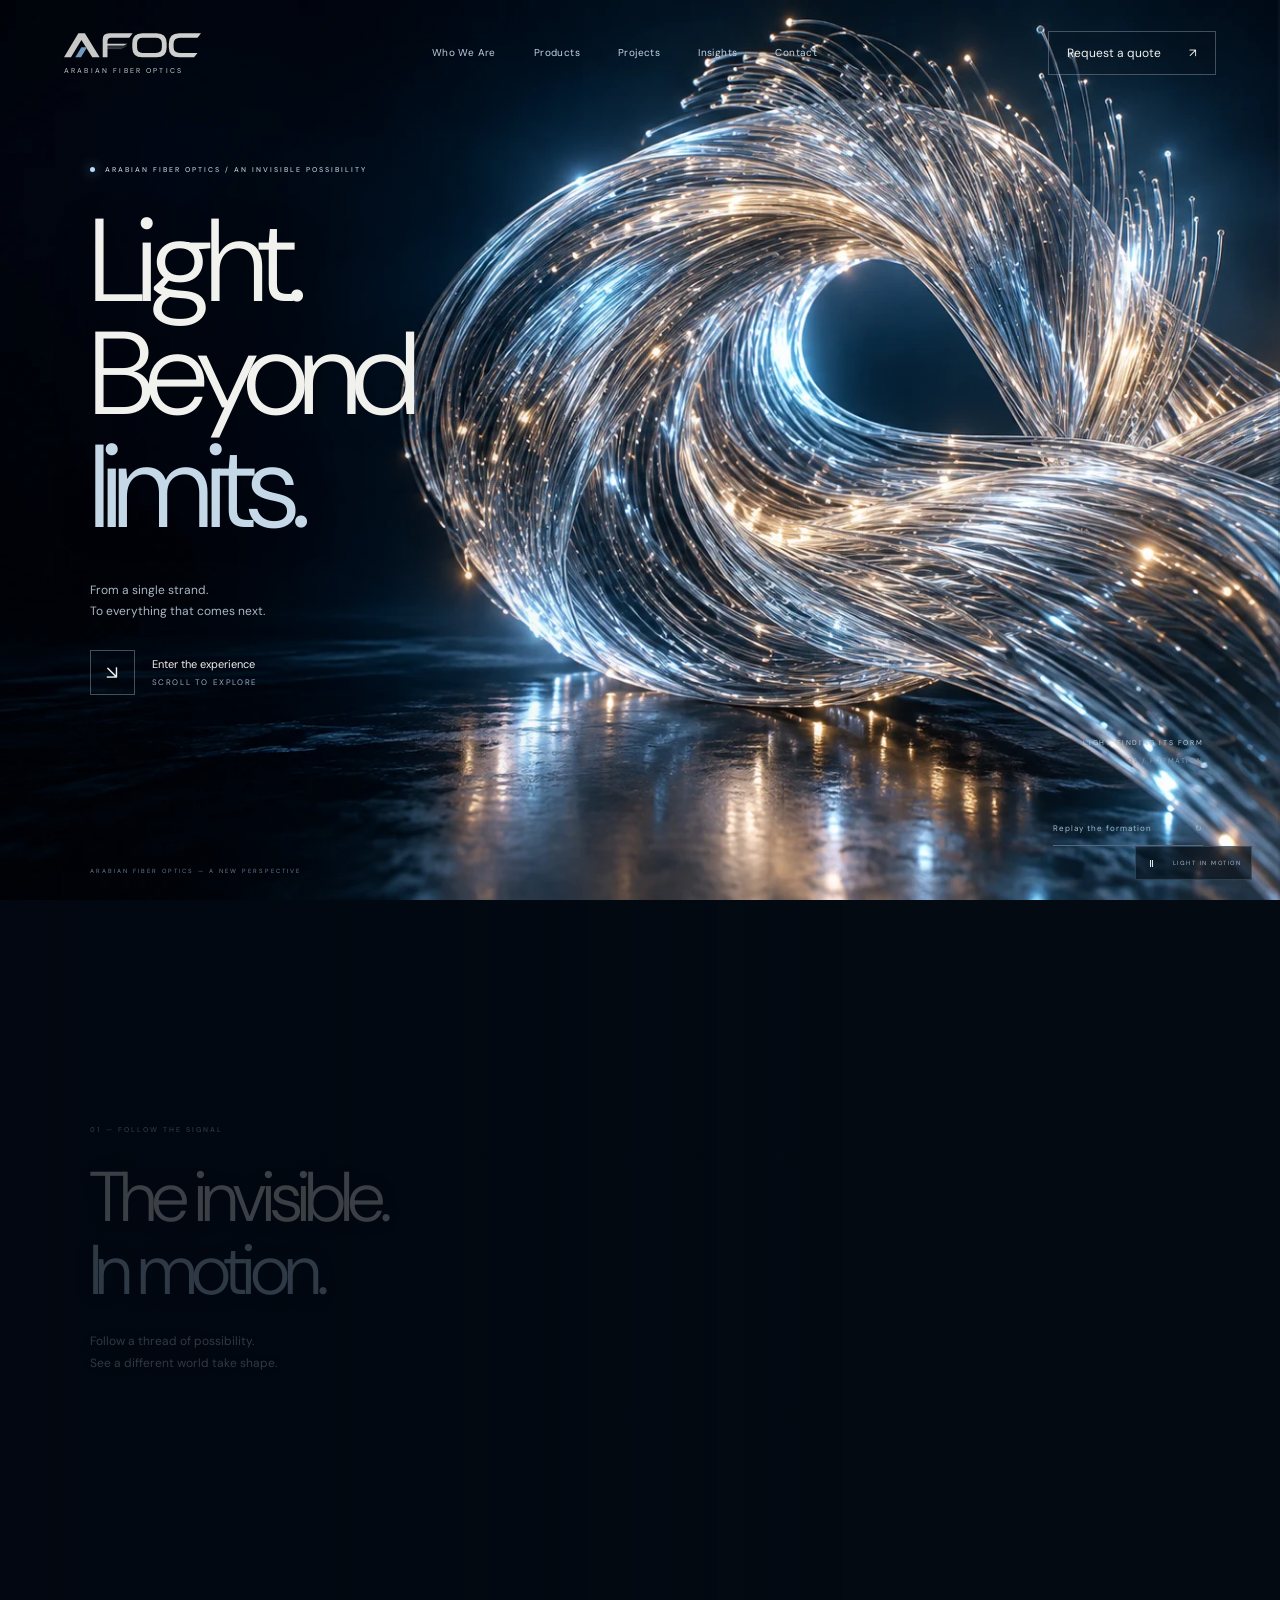
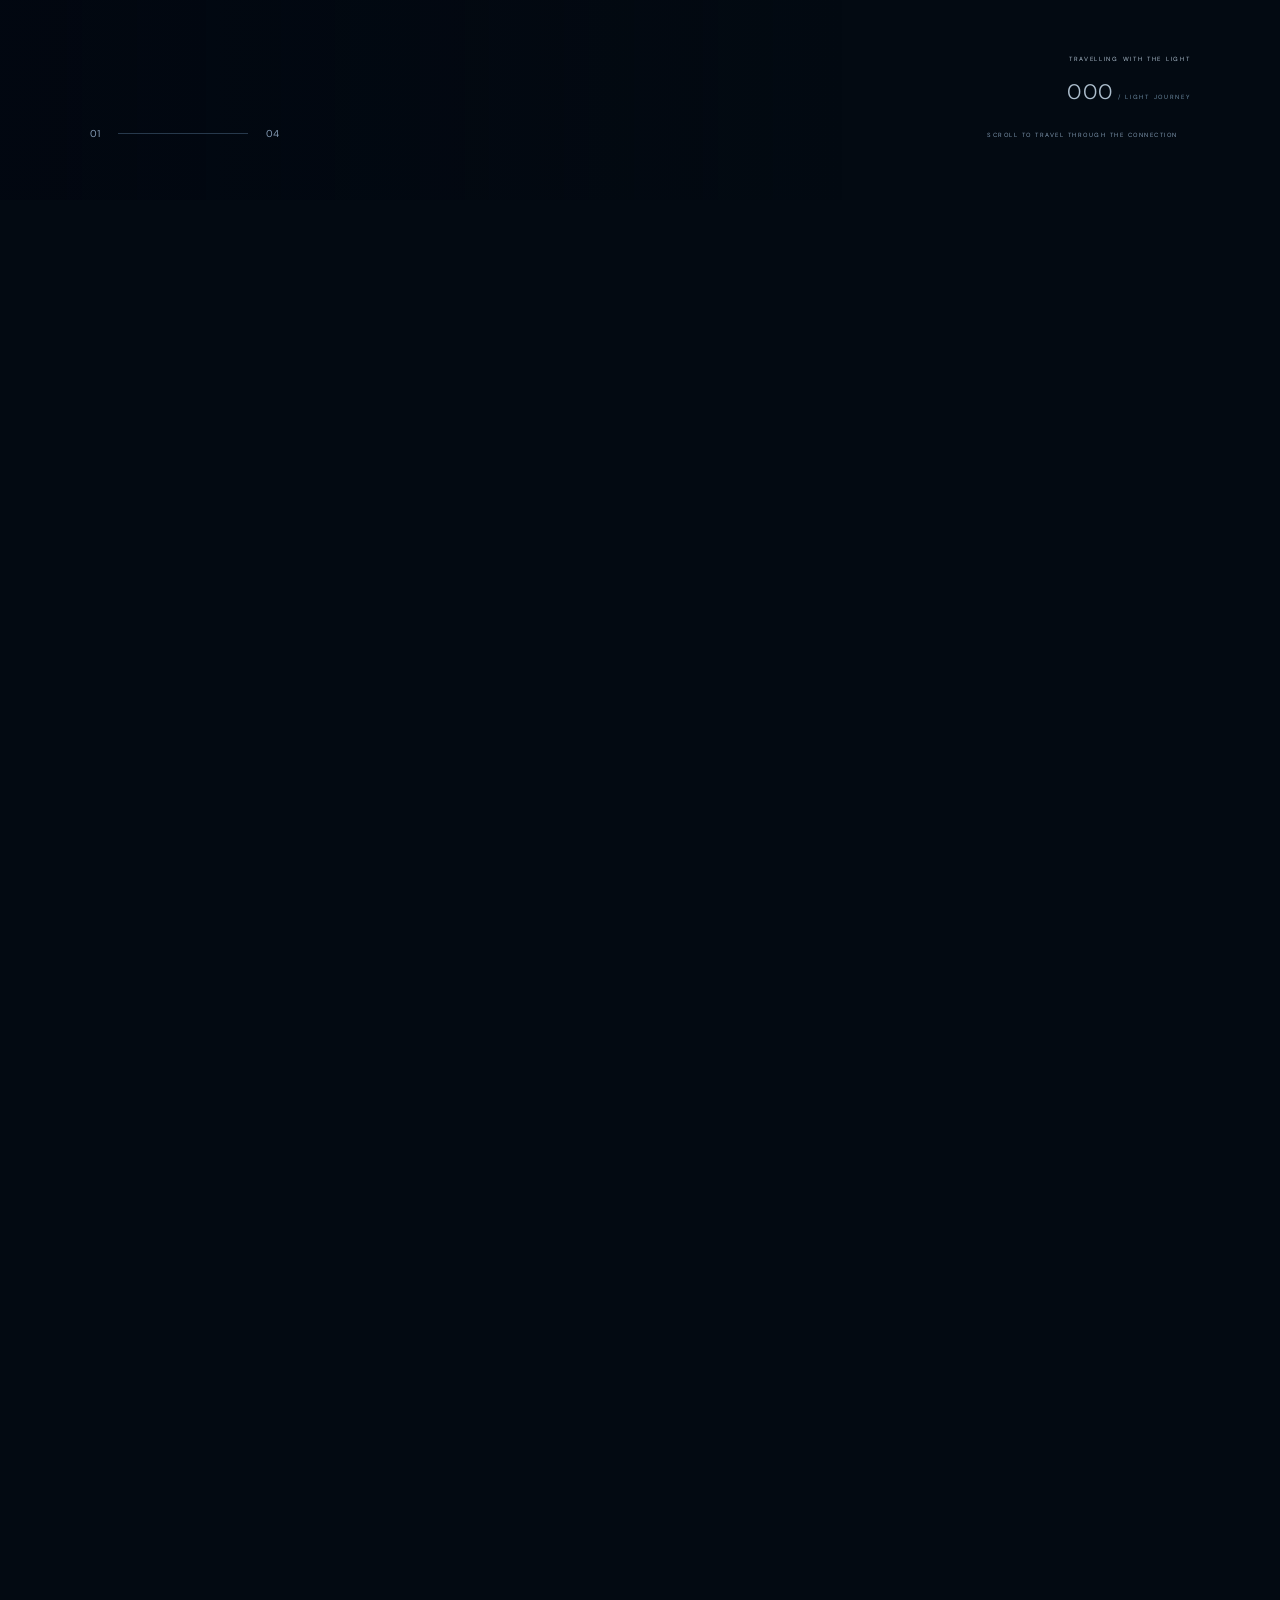
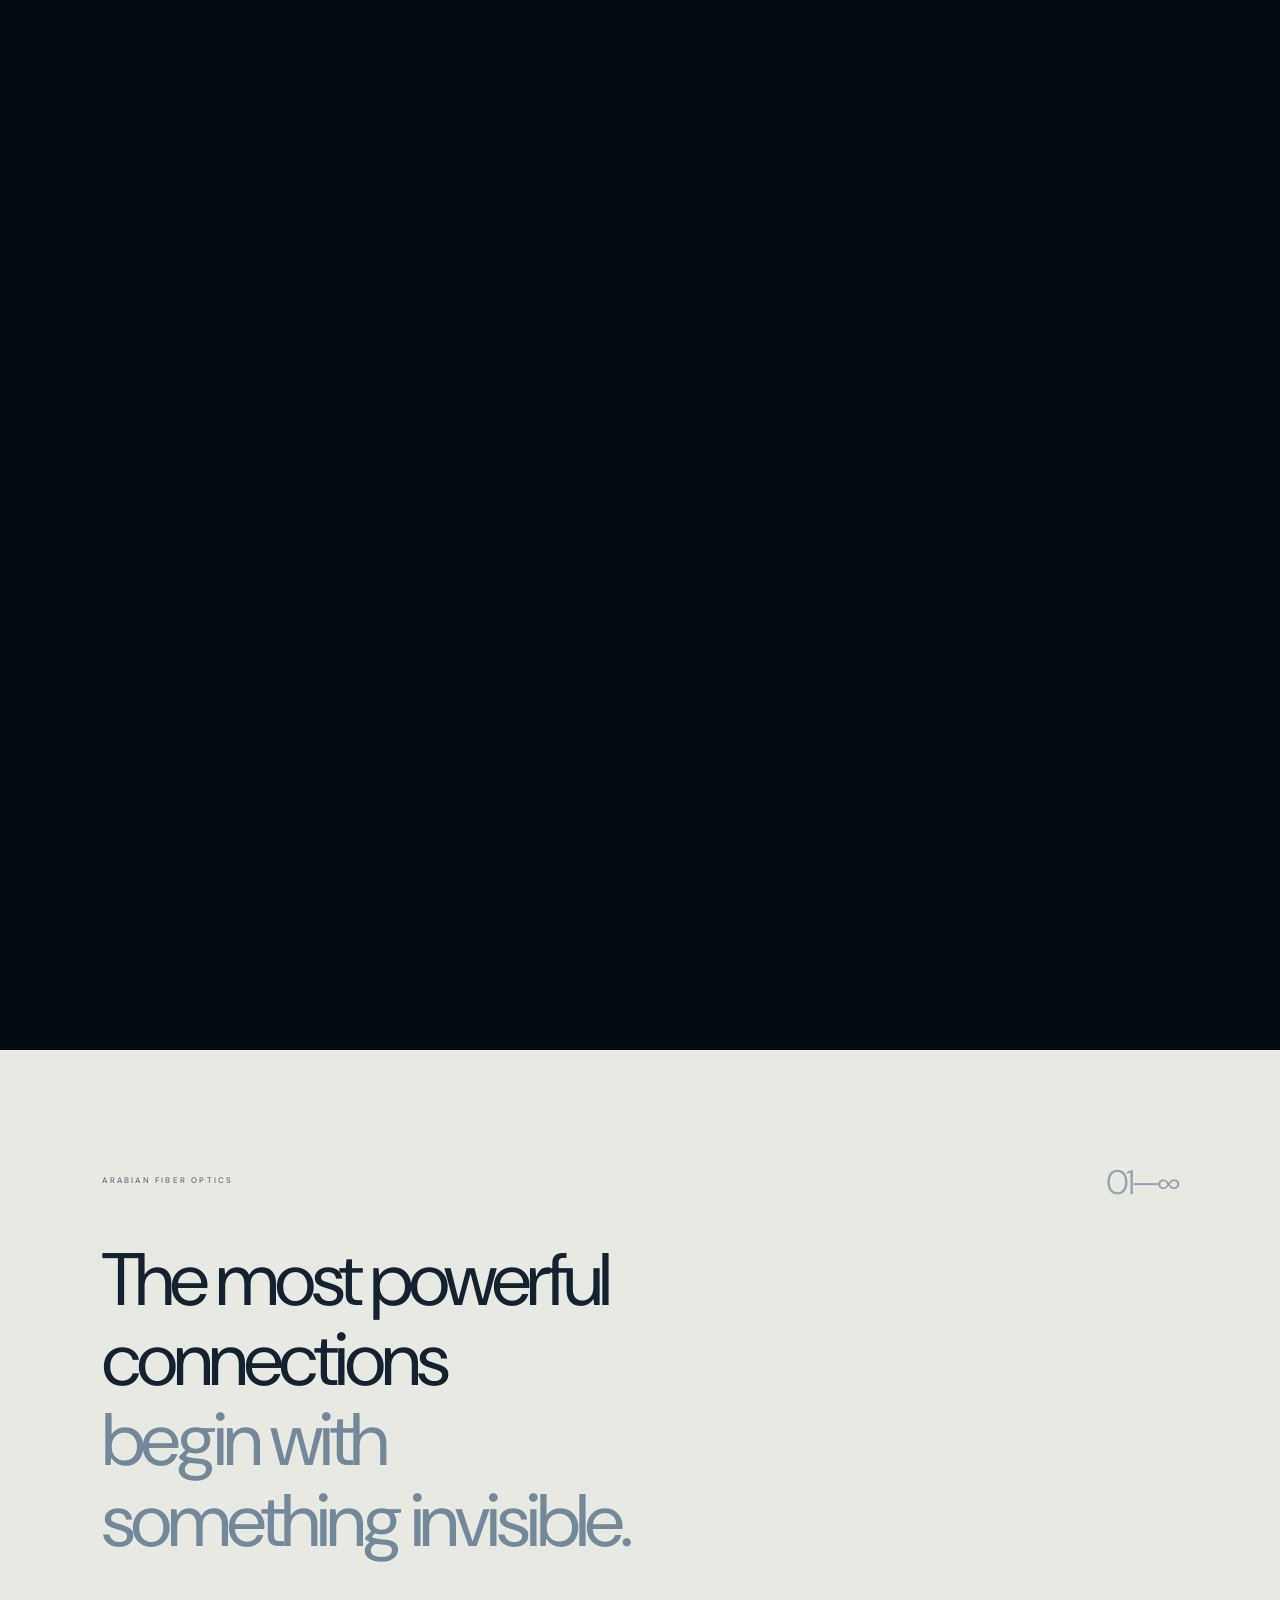
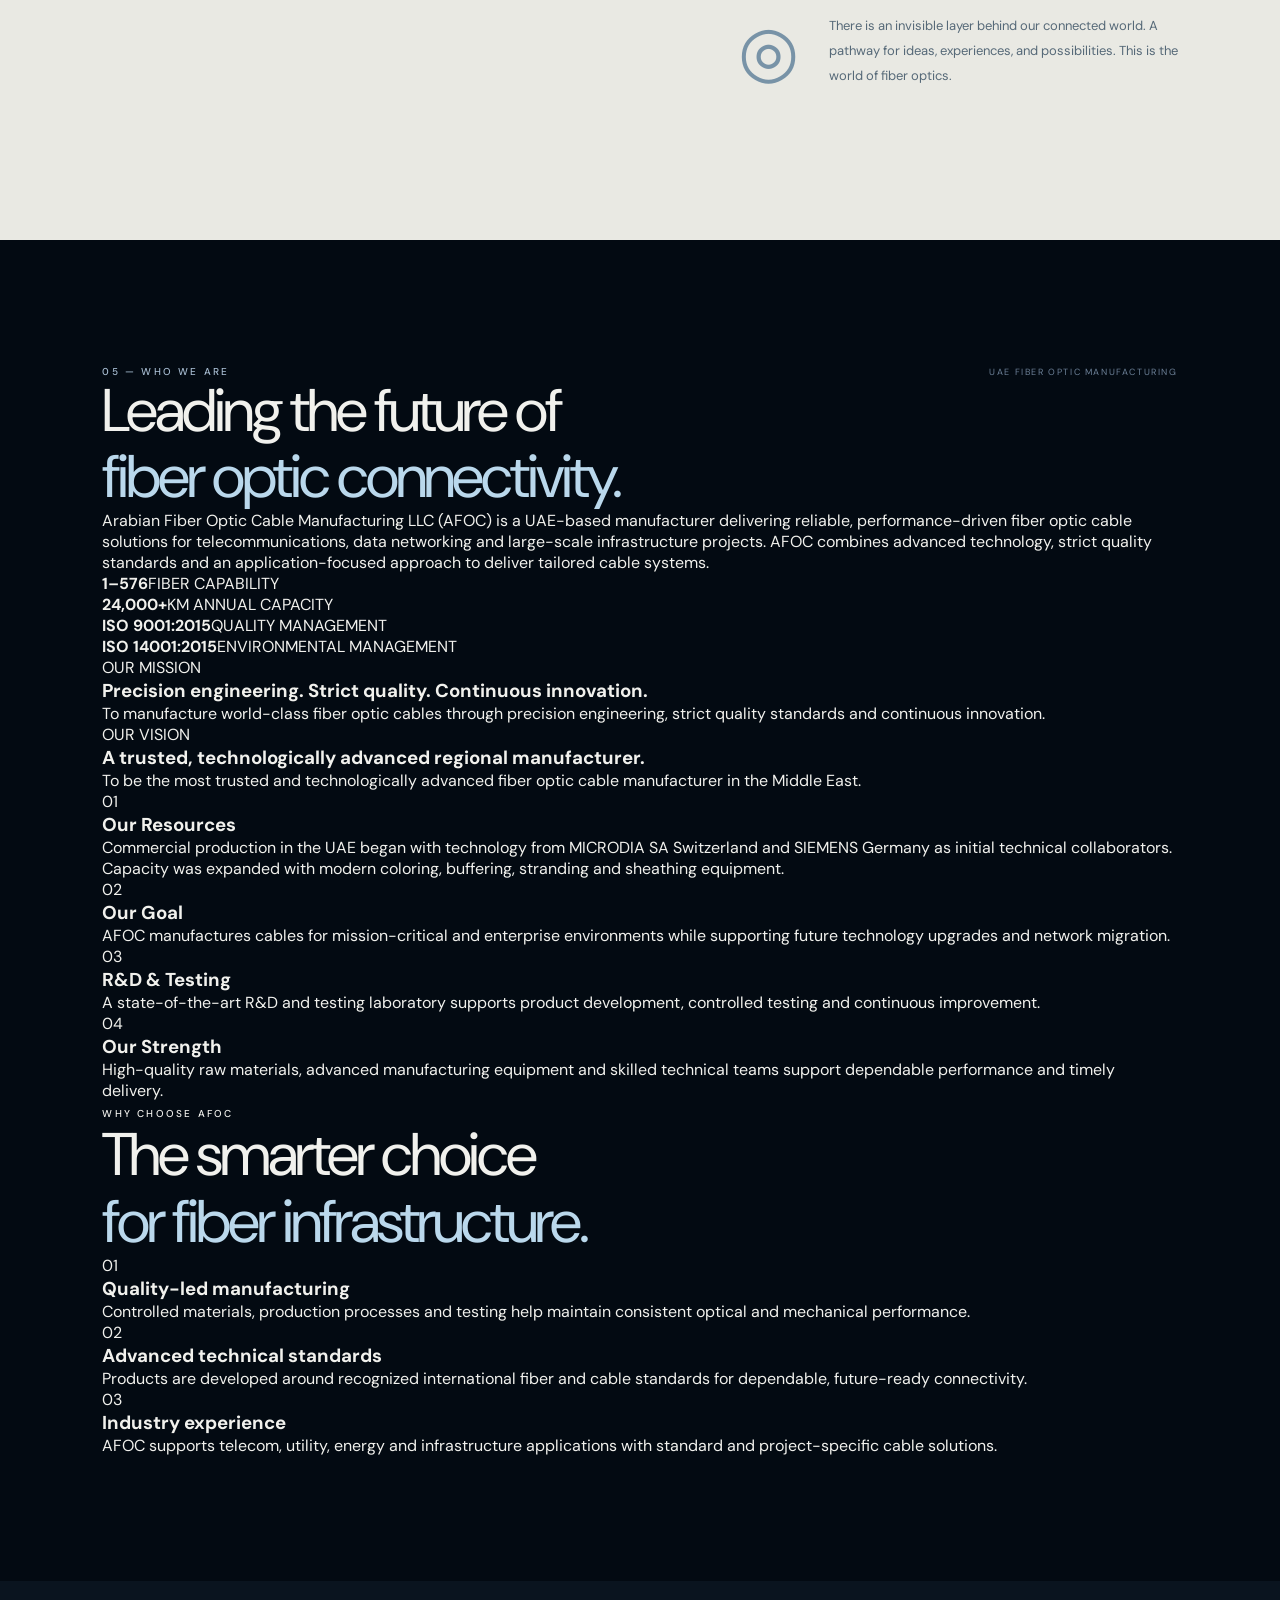
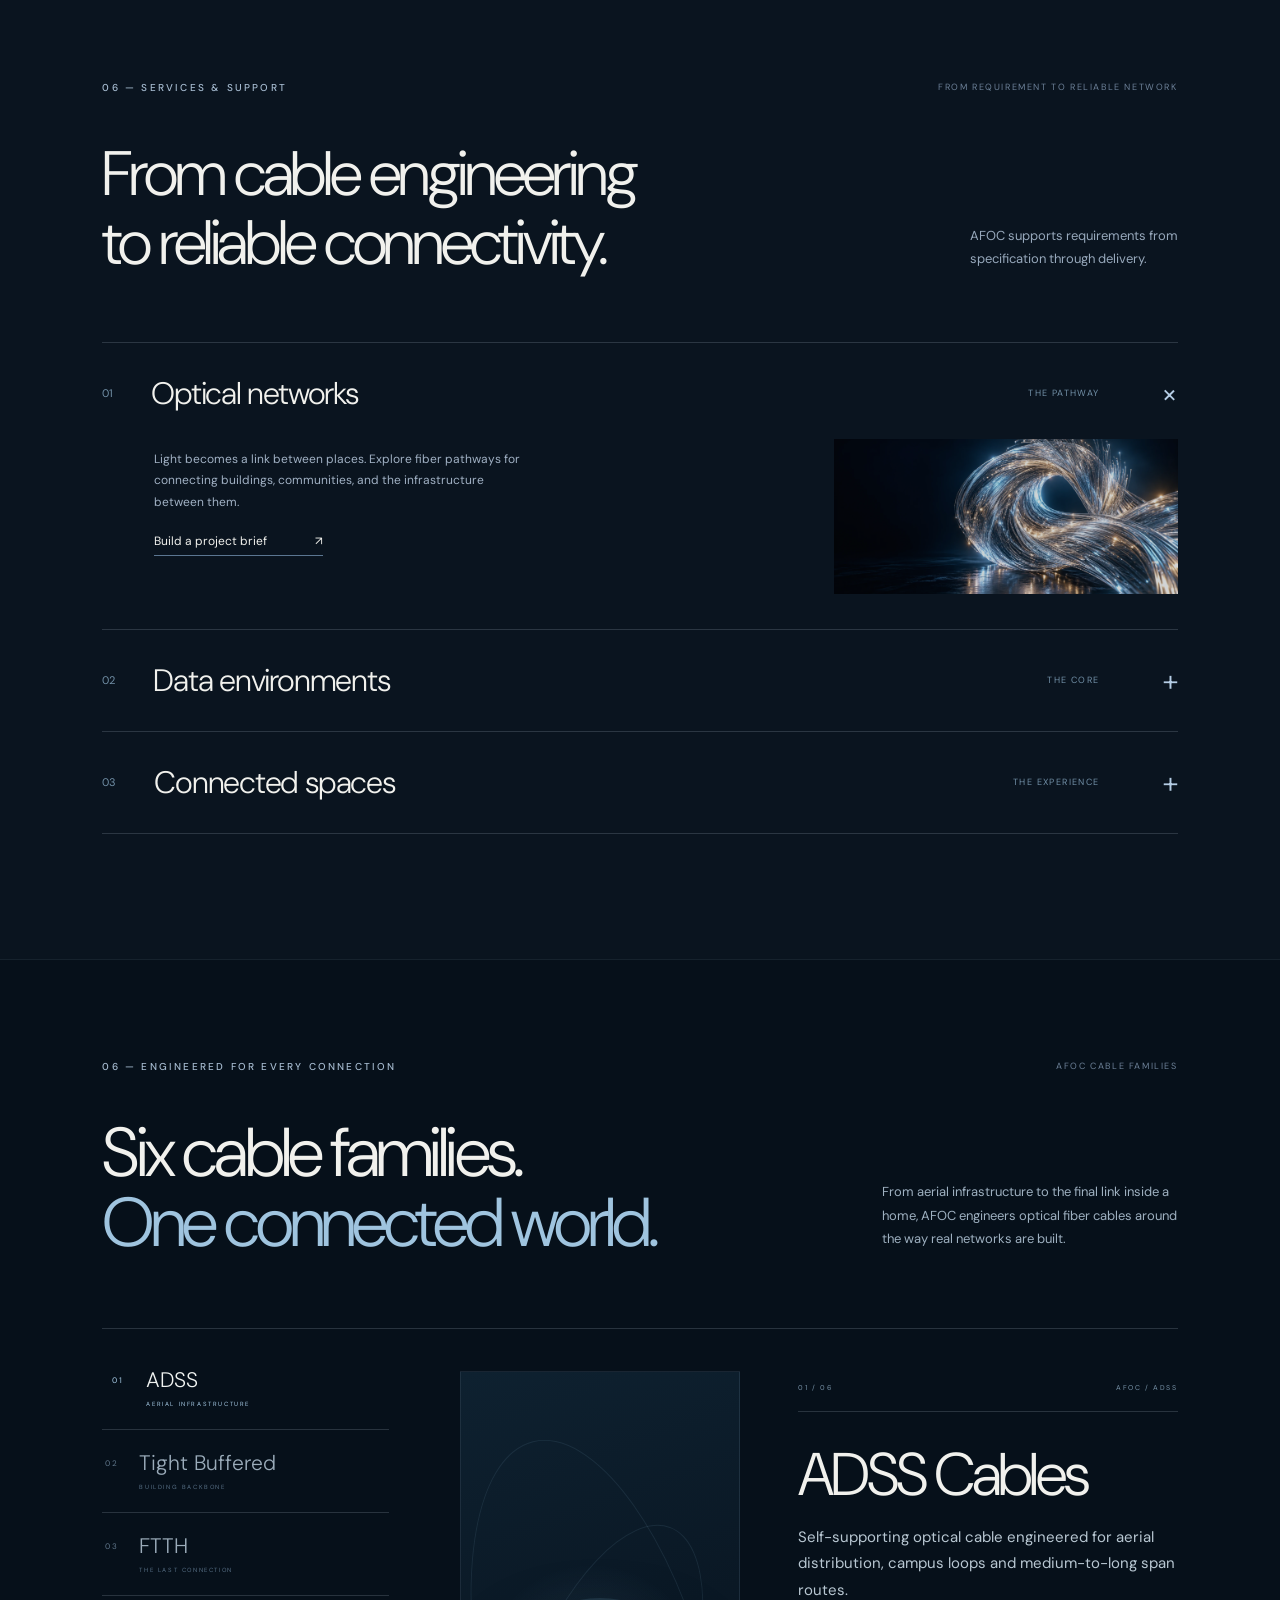
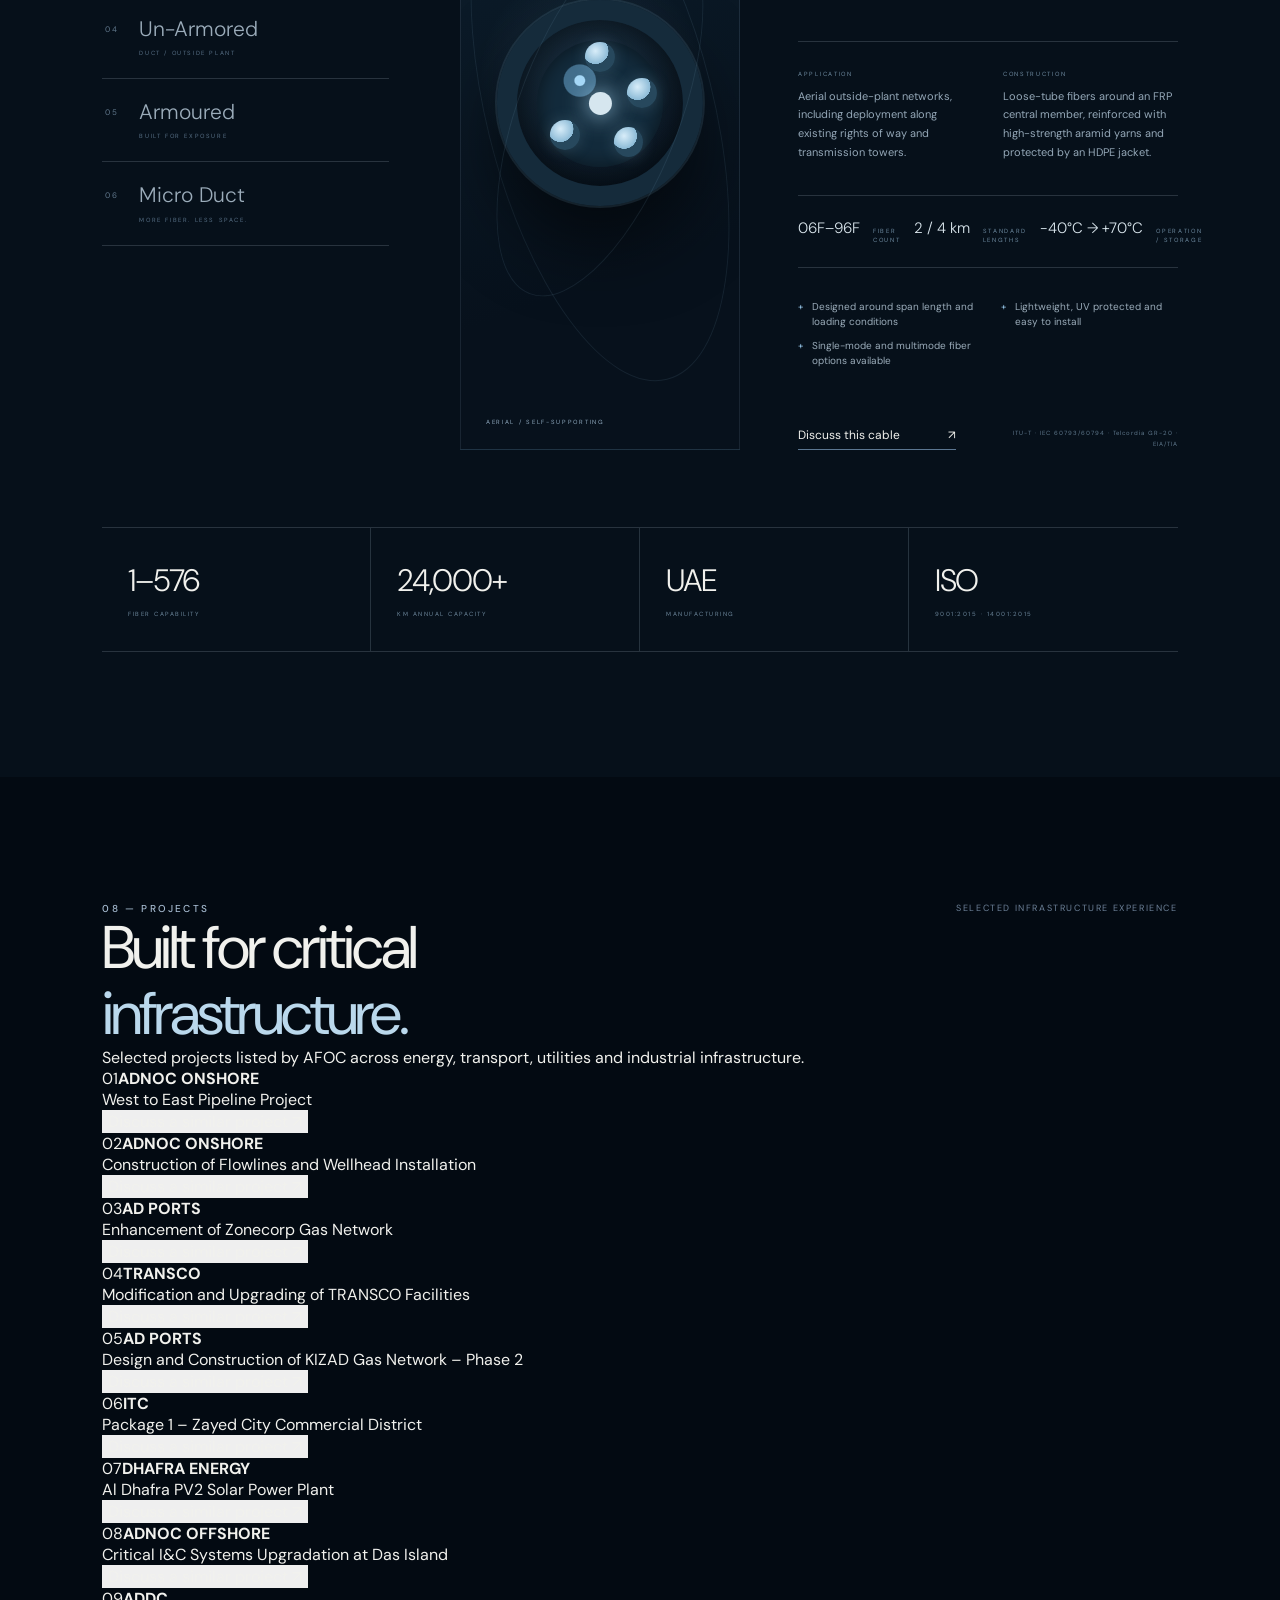
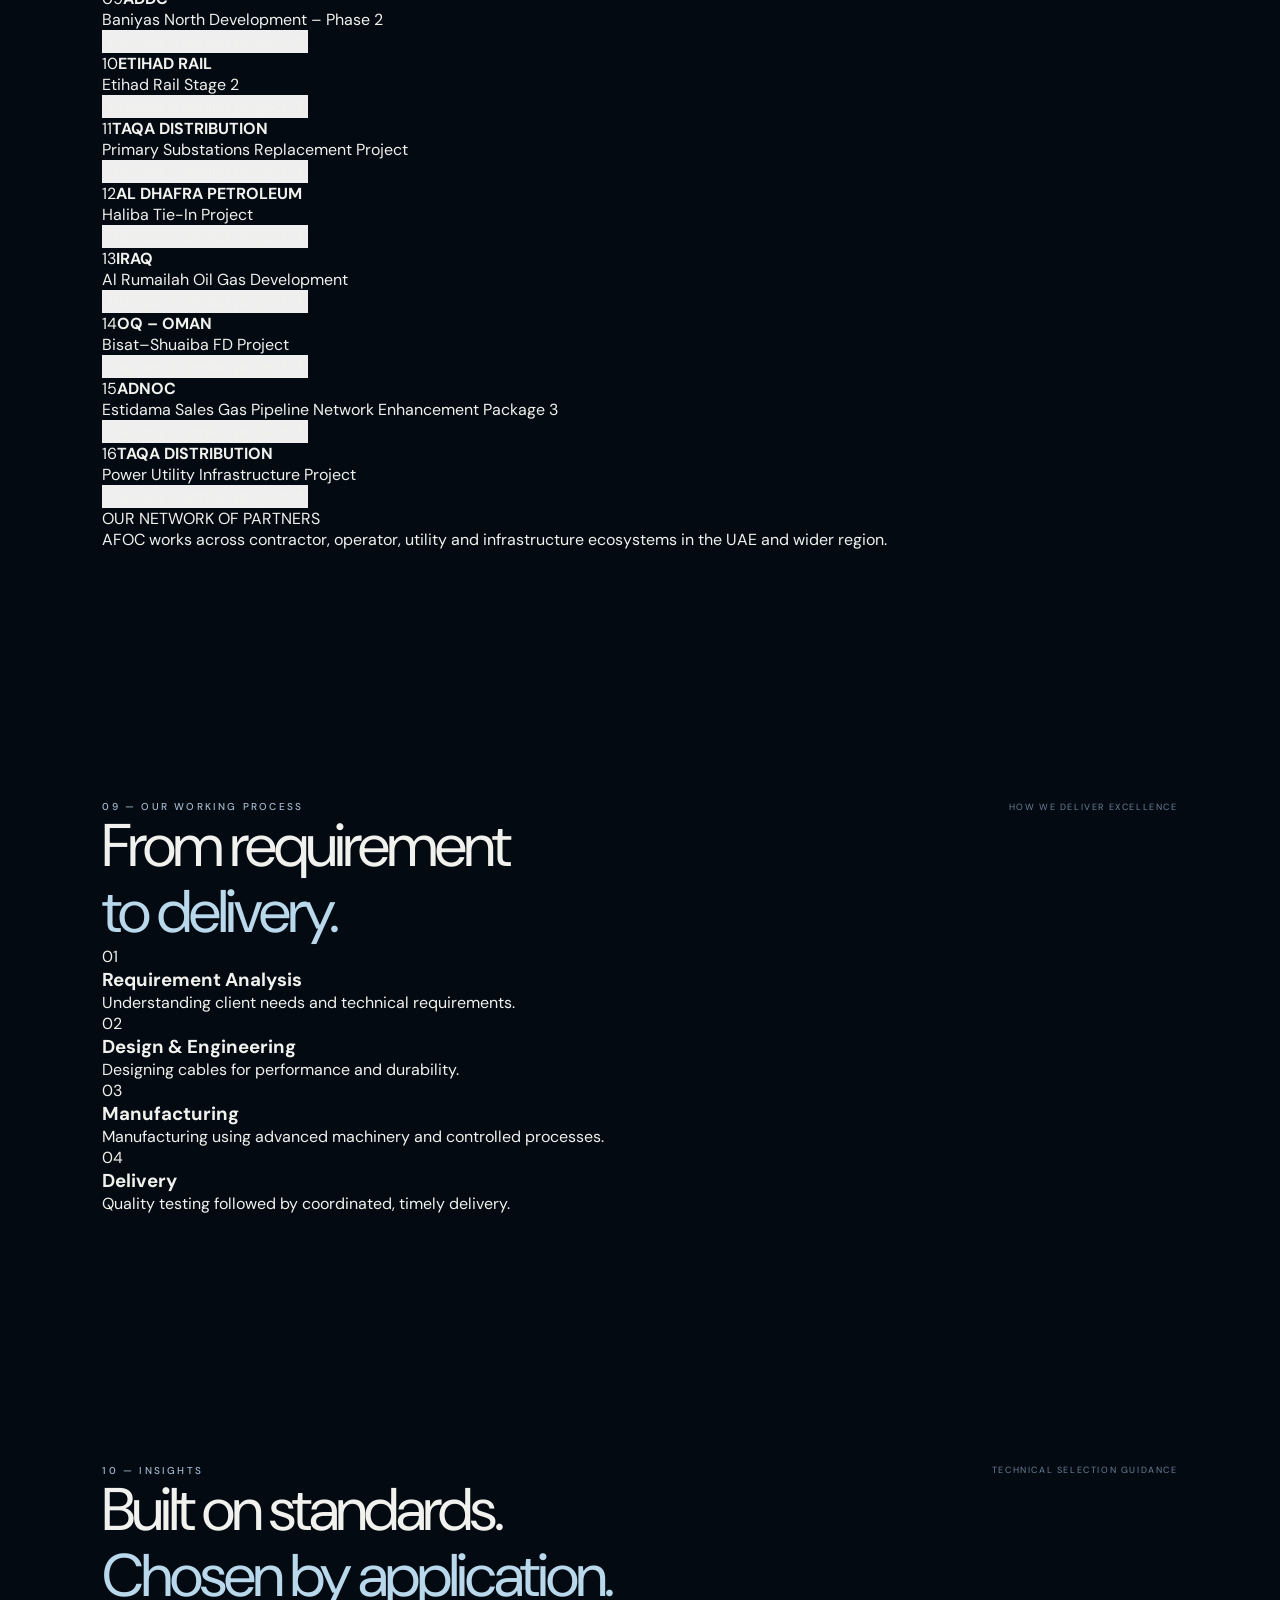
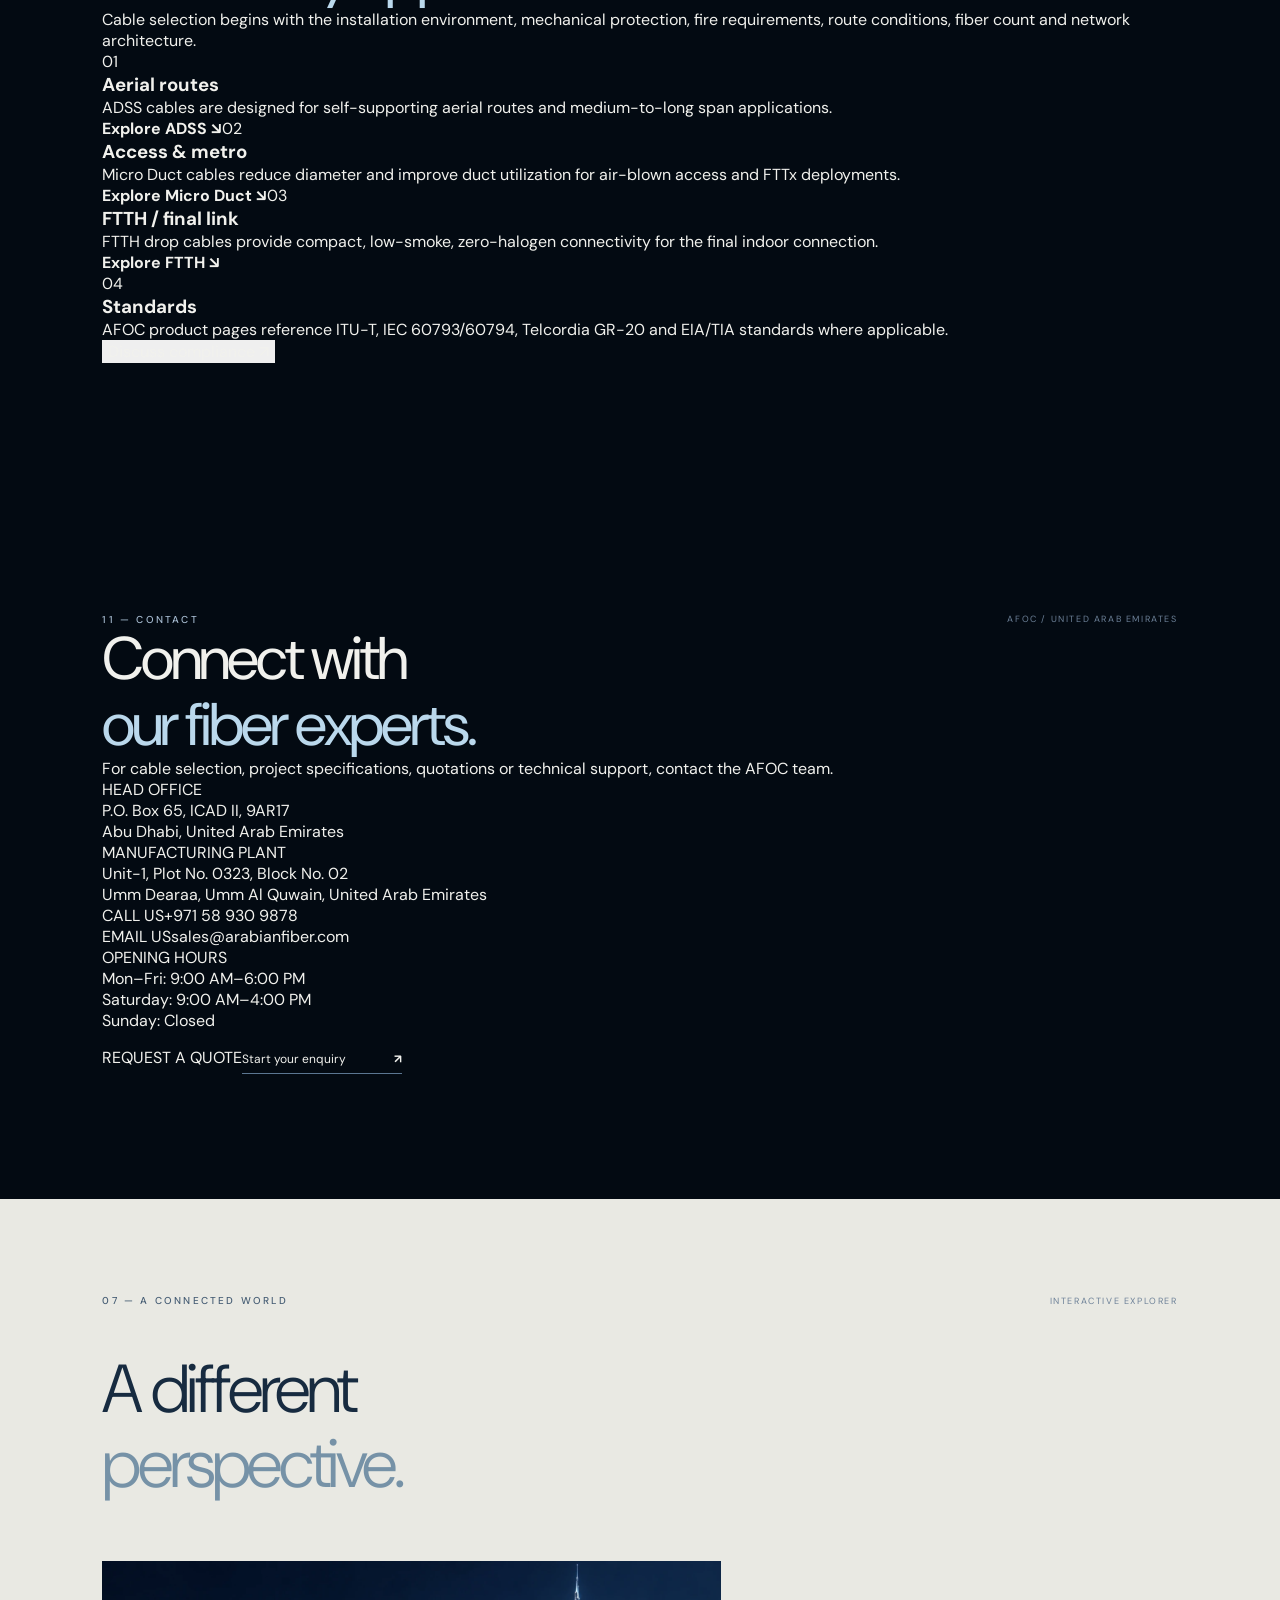
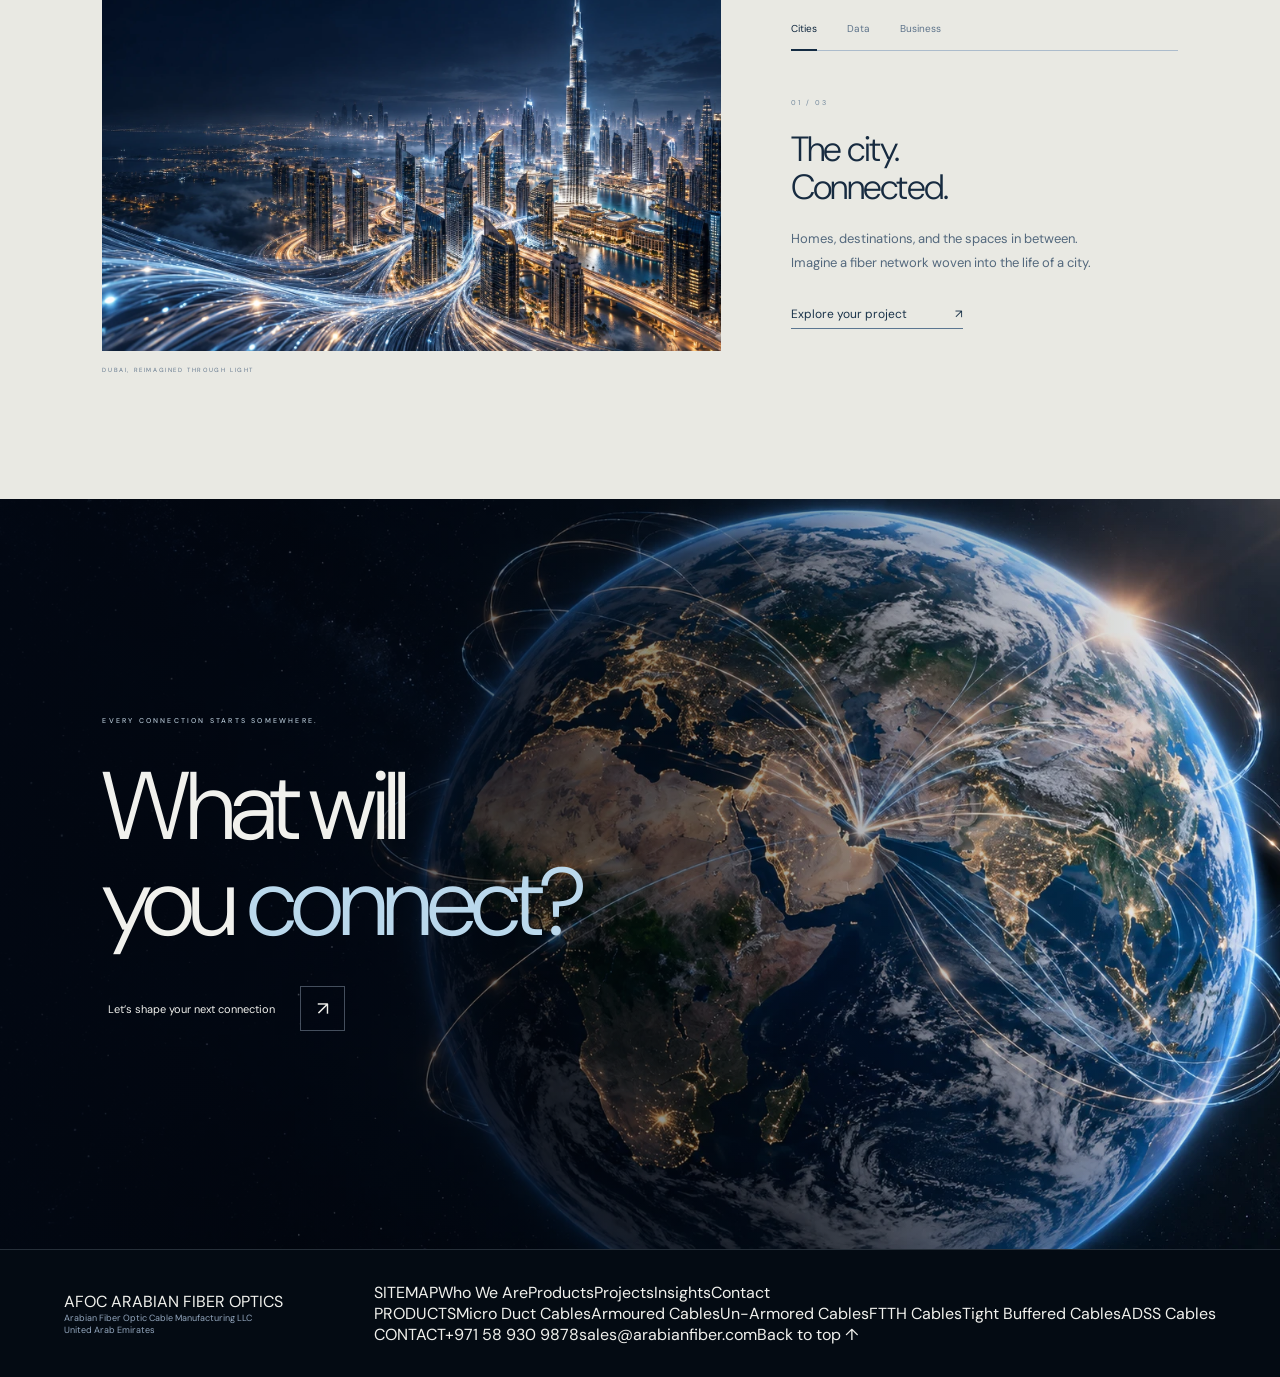
==== commit 60cc6479: "Update site map and official AFOC content" ====
--- a/index.html
+++ b/index.html
@@ -2,22 +2,60 @@
 <html lang="en"><head><meta charset="utf-8"><meta name="viewport" content="width=device-width,initial-scale=1"><meta name="theme-color" content="#050b15"><meta name="description" content="Arabian Fiber Optics. An immersive exploration of the connections that shape our world."><title>AFOC — Connected by light.</title><link rel="icon" href="data:image/svg+xml,%3Csvg xmlns='http://www.w3.org/2000/svg' viewBox='0 0 64 64'%3E%3Crect width='64' height='64' rx='15' fill='%23050b15'/%3E%3Cpath d='M9 48L28 15h8l19 33H44L32 27 20 48' fill='white'/%3E%3Cpath d='M26 48l9-15h9l-9 15' fill='%2395c8fb'/%3E%3C/svg%3E"><link rel="stylesheet" href="style.css?v=6"></head>
 <body>
 <a class="skip" href="#solutions">Skip to solutions</a><div id="world" aria-hidden="true"><img id="cinema-poster" src="assets/cinematic-hero.webp" alt="" fetchpriority="high"><video id="cinema-film" muted playsinline preload="auto" disablepictureinpicture tabindex="-1"></video></div><div class="grain" aria-hidden="true"></div>
-<header><a href="#" class="brand" aria-label="AFOC Arabian Fiber Optics home"><svg viewBox="0 0 315 65" role="img" aria-label="AFOC"><path fill="currentColor" d="M0 55 33 0h15l34 55H65L40 15 16 55Z M89 55V14Q89 0 104 0H158L150 10H108Q100 10 100 19V24H146L137 28H100V55Z M180 0H213Q236 0 236 23V33Q236 55 213 55H180Q157 55 157 33V23Q157 0 180 0M181 10Q168 10 168 23V32Q168 45 181 45H211Q225 45 225 32V23Q225 10 211 10Z M315 0l-8 10h-40q-15 0-15 14v8q0 13 15 13h40l-8 10h-34q-24 0-24-23v-8q0-24 24-24Z" fill-rule="evenodd"/><path fill="#8db8e3" d="m26 55 14-23h13L39 55Z"/><path d="M99 29h45m-45 3h40m-40 3h35" stroke="currentColor" stroke-width=".7"/></svg><span>ARABIAN FIBER OPTICS</span></a><nav aria-label="Main navigation"><a href="#journey">Our world</a><a href="#solutions">Solutions</a><a href="#products">Cables</a><a href="#applications">Applications</a></nav><button class="contact-btn" data-brief>Let’s connect <span>↗</span></button><button id="menu-toggle" aria-expanded="false" aria-controls="mobile-nav" aria-label="Open navigation"><span></span><span></span></button></header>
-<div id="mobile-nav" hidden><a href="#journey">Our world</a><a href="#solutions">Solutions</a><a href="#products">Cables</a><a href="#applications">Applications</a><button data-brief>Let’s connect ↗</button></div>
+<header><a href="#" class="brand" aria-label="AFOC Arabian Fiber Optics home"><svg viewBox="0 0 315 65" role="img" aria-label="AFOC"><path fill="currentColor" d="M0 55 33 0h15l34 55H65L40 15 16 55Z M89 55V14Q89 0 104 0H158L150 10H108Q100 10 100 19V24H146L137 28H100V55Z M180 0H213Q236 0 236 23V33Q236 55 213 55H180Q157 55 157 33V23Q157 0 180 0M181 10Q168 10 168 23V32Q168 45 181 45H211Q225 45 225 32V23Q225 10 211 10Z M315 0l-8 10h-40q-15 0-15 14v8q0 13 15 13h40l-8 10h-34q-24 0-24-23v-8q0-24 24-24Z" fill-rule="evenodd"/><path fill="#8db8e3" d="m26 55 14-23h13L39 55Z"/><path d="M99 29h45m-45 3h40m-40 3h35" stroke="currentColor" stroke-width=".7"/></svg><span>ARABIAN FIBER OPTICS</span></a><nav aria-label="Main navigation"><a href="#about">Who We Are</a><a href="#products">Products</a><a href="#projects">Projects</a><a href="#insights">Insights</a><a href="#contact">Contact</a></nav><button class="contact-btn" data-brief>Request a quote <span>↗</span></button><button id="menu-toggle" aria-expanded="false" aria-controls="mobile-nav" aria-label="Open navigation"><span></span><span></span></button></header>
+<div id="mobile-nav" hidden><a href="#home">Home</a><a href="#about">Who We Are</a><a href="#products">Products</a><a href="#projects">Projects</a><a href="#insights">Insights</a><a href="#contact">Contact</a><button data-brief>Request a quote ↗</button></div>
 <main>
 <section class="hero" id="home"><div class="hero-eyebrow"><span class="live-dot"></span> ARABIAN FIBER OPTICS / AN INVISIBLE POSSIBILITY</div><h1>Light.<br>Beyond<br><em>limits.</em></h1><div class="hero-bottom"><p>From a single strand.<br>To everything that comes next.</p><a class="round-link" href="#journey"><span class="circle">↘</span><span>Enter the experience<span class="sub-label">SCROLL TO EXPLORE</span></span></a></div><div class="object-note"><span class="cross">+</span> LIGHT, FINDING ITS FORM <i></i><small>01 / FORMATION</small></div><button class="pulse-btn" id="pulse">Replay the formation <span>↻</span></button><span class="edge-label">ARABIAN FIBER OPTICS — A NEW PERSPECTIVE</span></section>
 <section class="journey" id="journey" aria-label="The journey of light"><div class="journey-sticky"><div class="chapter-copy" id="chapter-one"><span class="eyebrow">01 — FOLLOW THE SIGNAL</span><h2>The invisible.<br><em>In motion.</em></h2><p>Follow a thread of possibility.<br>See a different world take shape.</p></div><div class="chapter-copy" id="chapter-two"><span class="eyebrow">02 — DUBAI, DRAWN IN LIGHT</span><h2>Light becomes<br><em>a living city.</em></h2><p>From a single thread to an extraordinary skyline.<br>A creative interpretation of Dubai.</p></div><div class="chapter-copy city-copy" id="chapter-three"><span class="eyebrow">03 — BEYOND THE HORIZON</span><h2>One city.<br><em>No boundaries.</em></h2><p>The skyline becomes a point of light.<br>The connection keeps going.</p><button class="city-pulse" id="city-pulse">Illuminate the connection <span>↗</span></button></div><div class="chapter-copy globe-copy" id="chapter-four"><span class="eyebrow">04 — ONE CONNECTED PLANET</span><h2>Possibility.<br><em>Everywhere.</em></h2><p>Across continents. Beyond horizons.<br>Light brings every possibility closer.</p><span class="concept-label">A VISION OF CONNECTIVITY · ILLUSTRATIVE NETWORK</span></div><div class="travel-readout"><span id="travel-stage">ENTERING THE FIBER</span><div class="travel-coordinates"><span id="travel-distance">000</span><small> / LIGHT JOURNEY</small></div></div><div class="chapter-indicator"><span id="chapter-num">01</span><div><i id="chapter-progress"></i></div><span>04</span></div><span class="journey-caption">SCROLL TO TRAVEL THROUGH THE CONNECTION</span></div></section>
 <section class="statement section-pad" id="vision"><span class="statement-number" aria-hidden="true">01—∞</span><div class="eyebrow">ARABIAN FIBER OPTICS</div><h2>The most powerful<br>connections<br><span>begin with<br>something invisible.</span></h2><div class="statement-foot"><span class="mini-orbit">◎</span><p>There is an invisible layer behind our connected world. A pathway for ideas, experiences, and possibilities. This is the world of fiber optics.</p></div></section>
-<section class="solutions section-pad" id="solutions"><div class="section-top"><span class="eyebrow">05 — EXPLORE THE POSSIBILITIES</span><span class="small-muted">BUILT AROUND CONNECTION</span></div><div class="section-title"><h2>Designed to connect.<br>Built for possibility.</h2><p>Explore the building blocks<br>of a connected world.</p></div><div class="solution-list">
+
+<section class="about section-pad" id="about">
+  <div class="section-top"><span class="eyebrow">05 — WHO WE ARE</span><span class="small-muted">UAE FIBER OPTIC MANUFACTURING</span></div>
+  <div class="about-hero"><h2>Leading the future of<br><em>fiber optic connectivity.</em></h2><p>Arabian Fiber Optic Cable Manufacturing LLC (AFOC) is a UAE-based manufacturer delivering reliable, performance-driven fiber optic cable solutions for telecommunications, data networking and large-scale infrastructure projects. AFOC combines advanced technology, strict quality standards and an application-focused approach to deliver tailored cable systems.</p></div>
+  <div class="about-stats"><div><strong>1–576</strong><span>FIBER CAPABILITY</span></div><div><strong>24,000+</strong><span>KM ANNUAL CAPACITY</span></div><div><strong>ISO 9001:2015</strong><span>QUALITY MANAGEMENT</span></div><div><strong>ISO 14001:2015</strong><span>ENVIRONMENTAL MANAGEMENT</span></div></div>
+  <div class="mission-grid"><article><span>OUR MISSION</span><h3>Precision engineering. Strict quality. Continuous innovation.</h3><p>To manufacture world-class fiber optic cables through precision engineering, strict quality standards and continuous innovation.</p></article><article><span>OUR VISION</span><h3>A trusted, technologically advanced regional manufacturer.</h3><p>To be the most trusted and technologically advanced fiber optic cable manufacturer in the Middle East.</p></article></div>
+  <div class="company-pillars">
+    <article><span>01</span><h3>Our Resources</h3><p>Commercial production in the UAE began with technology from MICRODIA SA Switzerland and SIEMENS Germany as initial technical collaborators. Capacity was expanded with modern coloring, buffering, stranding and sheathing equipment.</p></article>
+    <article><span>02</span><h3>Our Goal</h3><p>AFOC manufactures cables for mission-critical and enterprise environments while supporting future technology upgrades and network migration.</p></article>
+    <article><span>03</span><h3>R&amp;D &amp; Testing</h3><p>A state-of-the-art R&amp;D and testing laboratory supports product development, controlled testing and continuous improvement.</p></article>
+    <article><span>04</span><h3>Our Strength</h3><p>High-quality raw materials, advanced manufacturing equipment and skilled technical teams support dependable performance and timely delivery.</p></article>
+  </div>
+  <div class="why-grid"><div class="why-title"><span class="eyebrow">WHY CHOOSE AFOC</span><h2>The smarter choice<br><em>for fiber infrastructure.</em></h2></div><article><span>01</span><h3>Quality-led manufacturing</h3><p>Controlled materials, production processes and testing help maintain consistent optical and mechanical performance.</p></article><article><span>02</span><h3>Advanced technical standards</h3><p>Products are developed around recognized international fiber and cable standards for dependable, future-ready connectivity.</p></article><article><span>03</span><h3>Industry experience</h3><p>AFOC supports telecom, utility, energy and infrastructure applications with standard and project-specific cable solutions.</p></article></div>
+</section>
+<section class="solutions section-pad" id="solutions"><div class="section-top"><span class="eyebrow">06 — SERVICES & SUPPORT</span><span class="small-muted">FROM REQUIREMENT TO RELIABLE NETWORK</span></div><div class="section-title"><h2>From cable engineering<br>to reliable connectivity.</h2><p>AFOC supports requirements from<br>specification through delivery.</p></div><div class="solution-list">
 <details class="solution" open><summary><span class="solution-num">01</span><h3>Optical networks</h3><span class="solution-tag">THE PATHWAY</span><span class="toggle">+</span></summary><div class="solution-body"><p>Light becomes a link between places. Explore fiber pathways for connecting buildings, communities, and the infrastructure between them.</p><div class="solution-visual fibers" aria-hidden="true"><i></i><i></i><i></i><i></i><i></i><i></i><i></i><i></i></div><button class="text-link" data-topic="Optical networks" data-brief>Build a project brief <span>↗</span></button></div></details>
 <details class="solution"><summary><span class="solution-num">02</span><h3>Data environments</h3><span class="solution-tag">THE CORE</span><span class="toggle">+</span></summary><div class="solution-body"><p>Every digital experience has a physical foundation. Explore how fiber connections fit into data centers and the environments that keep information moving.</p><div class="solution-visual racks" aria-hidden="true"><i></i><i></i><i></i><i></i><i></i></div><button class="text-link" data-topic="Data environments" data-brief>Build a project brief <span>↗</span></button></div></details>
 <details class="solution"><summary><span class="solution-num">03</span><h3>Connected spaces</h3><span class="solution-tag">THE EXPERIENCE</span><span class="toggle">+</span></summary><div class="solution-body"><p>From a workplace to an entire campus, connectivity shapes how a space works. Explore a fiber backbone around the people and places it connects.</p><div class="solution-visual nodes" aria-hidden="true"><i></i><i></i><i></i><i></i><i></i></div><button class="text-link" data-topic="Connected spaces" data-brief>Build a project brief <span>↗</span></button></div></details>
 </div></section>
 <section class="products section-pad" id="products"><div class="section-top"><span class="eyebrow">06 — ENGINEERED FOR EVERY CONNECTION</span><span class="small-muted">AFOC CABLE FAMILIES</span></div><div class="products-intro"><h2>Six cable families.<br><em>One connected world.</em></h2><p>From aerial infrastructure to the final link inside a home, AFOC engineers optical fiber cables around the way real networks are built.</p></div><div class="product-explorer"><div class="product-tabs" role="tablist" aria-label="AFOC cable families"><button class="product-tab is-active" role="tab" aria-selected="true" data-product="0"><span>01</span><strong>ADSS</strong><small>AERIAL INFRASTRUCTURE</small></button><button class="product-tab" role="tab" aria-selected="false" data-product="1"><span>02</span><strong>Tight Buffered</strong><small>BUILDING BACKBONE</small></button><button class="product-tab" role="tab" aria-selected="false" data-product="2"><span>03</span><strong>FTTH</strong><small>THE LAST CONNECTION</small></button><button class="product-tab" role="tab" aria-selected="false" data-product="3"><span>04</span><strong>Un-Armored</strong><small>DUCT / OUTSIDE PLANT</small></button><button class="product-tab" role="tab" aria-selected="false" data-product="4"><span>05</span><strong>Armoured</strong><small>BUILT FOR EXPOSURE</small></button><button class="product-tab" role="tab" aria-selected="false" data-product="5"><span>06</span><strong>Micro Duct</strong><small>MORE FIBER. LESS SPACE.</small></button></div><article class="product-panel" id="product-panel" role="tabpanel"><div class="product-art" aria-hidden="true"><div class="cable-orbit"><i></i><i></i><i></i><i></i><b></b></div><span class="product-art-label" id="product-art-label">AERIAL / SELF-SUPPORTING</span></div><div class="product-content"><div class="product-kicker"><span id="product-index">01 / 06</span><span id="product-code">AFOC / ADSS</span></div><h3 id="product-title">ADSS Cables</h3><p class="product-lead" id="product-lead">Self-supporting optical cable engineered for aerial distribution, campus loops and medium-to-long span routes.</p><div class="product-meta"><div><span>APPLICATION</span><p id="product-application">Aerial outside-plant networks, including deployment along existing rights of way and transmission towers.</p></div><div><span>CONSTRUCTION</span><p id="product-construction">Loose-tube fibers around an FRP central member, reinforced with high-strength aramid yarns and protected by an HDPE jacket.</p></div></div><div class="product-specs"><span id="product-fibers">06F–96F</span><small>FIBER COUNT</small><span id="product-length">2 / 4 km</span><small>STANDARD LENGTHS</small><span id="product-temp">−40°C → +70°C</span><small>OPERATION / STORAGE</small></div><ul id="product-features"><li>Designed around span length and loading conditions</li><li>Lightweight, UV protected and easy to install</li><li>Single-mode and multimode fiber options available</li></ul><div class="product-actions"><button class="text-link" id="product-brief" data-brief data-topic="ADSS Cables">Discuss this cable <span>↗</span></button><span class="standards" id="product-standards">ITU-T · IEC 60793/60794 · Telcordia GR-20 · EIA/TIA</span></div></div></article></div><div class="capability-band"><div><strong>1–576</strong><span>FIBER CAPABILITY</span></div><div><strong>24,000+</strong><span>KM ANNUAL CAPACITY</span></div><div><strong>UAE</strong><span>MANUFACTURING</span></div><div><strong>ISO</strong><span>9001:2015 · 14001:2015</span></div></div></section>
+
+<section class="projects section-pad" id="projects">
+  <div class="section-top"><span class="eyebrow">08 — PROJECTS</span><span class="small-muted">SELECTED INFRASTRUCTURE EXPERIENCE</span></div>
+  <div class="projects-head"><h2>Built for critical<br><em>infrastructure.</em></h2><p>Selected projects listed by AFOC across energy, transport, utilities and industrial infrastructure.</p></div>
+  <div class="project-grid">
+    <article tabindex="0"><span>01</span><strong>ADNOC ONSHORE</strong><p>West to East Pipeline Project</p><button class="project-cta" data-brief data-topic="ADNOC ONSHORE — West to East Pipeline Project">Discuss a similar project ↗</button></article><article tabindex="0"><span>02</span><strong>ADNOC ONSHORE</strong><p>Construction of Flowlines and Wellhead Installation</p><button class="project-cta" data-brief data-topic="ADNOC ONSHORE — Construction of Flowlines and Wellhead Installation">Discuss a similar project ↗</button></article><article tabindex="0"><span>03</span><strong>AD PORTS</strong><p>Enhancement of Zonecorp Gas Network</p><button class="project-cta" data-brief data-topic="AD PORTS — Enhancement of Zonecorp Gas Network">Discuss a similar project ↗</button></article><article tabindex="0"><span>04</span><strong>TRANSCO</strong><p>Modification and Upgrading of TRANSCO Facilities</p><button class="project-cta" data-brief data-topic="TRANSCO — Modification and Upgrading of TRANSCO Facilities">Discuss a similar project ↗</button></article><article tabindex="0"><span>05</span><strong>AD PORTS</strong><p>Design and Construction of KIZAD Gas Network – Phase 2</p><button class="project-cta" data-brief data-topic="AD PORTS — Design and Construction of KIZAD Gas Network – Phase 2">Discuss a similar project ↗</button></article><article tabindex="0"><span>06</span><strong>ITC</strong><p>Package 1 – Zayed City Commercial District</p><button class="project-cta" data-brief data-topic="ITC — Package 1 – Zayed City Commercial District">Discuss a similar project ↗</button></article><article tabindex="0"><span>07</span><strong>DHAFRA ENERGY</strong><p>Al Dhafra PV2 Solar Power Plant</p><button class="project-cta" data-brief data-topic="DHAFRA ENERGY — Al Dhafra PV2 Solar Power Plant">Discuss a similar project ↗</button></article><article tabindex="0"><span>08</span><strong>ADNOC OFFSHORE</strong><p>Critical I&C Systems Upgradation at Das Island</p><button class="project-cta" data-brief data-topic="ADNOC OFFSHORE — Critical I&C Systems Upgradation at Das Island">Discuss a similar project ↗</button></article><article tabindex="0"><span>09</span><strong>ADDC</strong><p>Baniyas North Development – Phase 2</p><button class="project-cta" data-brief data-topic="ADDC — Baniyas North Development – Phase 2">Discuss a similar project ↗</button></article><article tabindex="0"><span>10</span><strong>ETIHAD RAIL</strong><p>Etihad Rail Stage 2</p><button class="project-cta" data-brief data-topic="ETIHAD RAIL — Etihad Rail Stage 2">Discuss a similar project ↗</button></article><article tabindex="0"><span>11</span><strong>TAQA DISTRIBUTION</strong><p>Primary Substations Replacement Project</p><button class="project-cta" data-brief data-topic="TAQA DISTRIBUTION — Primary Substations Replacement Project">Discuss a similar project ↗</button></article><article tabindex="0"><span>12</span><strong>AL DHAFRA PETROLEUM</strong><p>Haliba Tie-In Project</p><button class="project-cta" data-brief data-topic="AL DHAFRA PETROLEUM — Haliba Tie-In Project">Discuss a similar project ↗</button></article><article tabindex="0"><span>13</span><strong>IRAQ</strong><p>Al Rumailah Oil Gas Development</p><button class="project-cta" data-brief data-topic="IRAQ — Al Rumailah Oil Gas Development">Discuss a similar project ↗</button></article><article tabindex="0"><span>14</span><strong>OQ – OMAN</strong><p>Bisat–Shuaiba FD Project</p><button class="project-cta" data-brief data-topic="OQ – OMAN — Bisat–Shuaiba FD Project">Discuss a similar project ↗</button></article><article tabindex="0"><span>15</span><strong>ADNOC</strong><p>Estidama Sales Gas Pipeline Network Enhancement Package 3</p><button class="project-cta" data-brief data-topic="ADNOC — Estidama Sales Gas Pipeline Network Enhancement Package 3">Discuss a similar project ↗</button></article><article tabindex="0"><span>16</span><strong>TAQA DISTRIBUTION</strong><p>Power Utility Infrastructure Project</p><button class="project-cta" data-brief data-topic="TAQA DISTRIBUTION — Power Utility Infrastructure Project">Discuss a similar project ↗</button></article>
+  </div>
+  <div class="partners-strip"><span>OUR NETWORK OF PARTNERS</span><p>AFOC works across contractor, operator, utility and infrastructure ecosystems in the UAE and wider region.</p></div>
+</section>
+<section class="process section-pad" id="process">
+  <div class="section-top"><span class="eyebrow">09 — OUR WORKING PROCESS</span><span class="small-muted">HOW WE DELIVER EXCELLENCE</span></div>
+  <h2>From requirement<br><em>to delivery.</em></h2>
+  <div class="process-grid"><article><span>01</span><h3>Requirement Analysis</h3><p>Understanding client needs and technical requirements.</p></article><article><span>02</span><h3>Design &amp; Engineering</h3><p>Designing cables for performance and durability.</p></article><article><span>03</span><h3>Manufacturing</h3><p>Manufacturing using advanced machinery and controlled processes.</p></article><article><span>04</span><h3>Delivery</h3><p>Quality testing followed by coordinated, timely delivery.</p></article></div>
+</section>
+<section class="insights section-pad" id="insights">
+  <div class="section-top"><span class="eyebrow">10 — INSIGHTS</span><span class="small-muted">TECHNICAL SELECTION GUIDANCE</span></div>
+  <div class="insights-head"><h2>Built on standards.<br><em>Chosen by application.</em></h2><p>Cable selection begins with the installation environment, mechanical protection, fire requirements, route conditions, fiber count and network architecture.</p></div>
+  <div class="insight-grid"><a href="#products" data-product-jump="0"><span>01</span><h3>Aerial routes</h3><p>ADSS cables are designed for self-supporting aerial routes and medium-to-long span applications.</p><b>Explore ADSS ↘</b></a><a href="#products" data-product-jump="5"><span>02</span><h3>Access &amp; metro</h3><p>Micro Duct cables reduce diameter and improve duct utilization for air-blown access and FTTx deployments.</p><b>Explore Micro Duct ↘</b></a><a href="#products" data-product-jump="2"><span>03</span><h3>FTTH / final link</h3><p>FTTH drop cables provide compact, low-smoke, zero-halogen connectivity for the final indoor connection.</p><b>Explore FTTH ↘</b></a><article><span>04</span><h3>Standards</h3><p>AFOC product pages reference ITU-T, IEC 60793/60794, Telcordia GR-20 and EIA/TIA standards where applicable.</p><button class="project-cta" data-brief data-topic="Standards and compliance">Discuss compliance ↗</button></article></div>
+</section>
+<section class="contact section-pad" id="contact">
+  <div class="section-top"><span class="eyebrow">11 — CONTACT</span><span class="small-muted">AFOC / UNITED ARAB EMIRATES</span></div>
+  <div class="contact-head"><h2>Connect with<br><em>our fiber experts.</em></h2><p>For cable selection, project specifications, quotations or technical support, contact the AFOC team.</p></div>
+  <div class="contact-grid"><article><span>HEAD OFFICE</span><p>P.O. Box 65, ICAD II, 9AR17<br>Abu Dhabi, United Arab Emirates</p></article><article><span>MANUFACTURING PLANT</span><p>Unit-1, Plot No. 0323, Block No. 02<br>Umm Dearaa, Umm Al Quwain, United Arab Emirates</p></article><article><span>CALL US</span><a href="tel:+971589309878">+971 58 930 9878</a></article><article><span>EMAIL US</span><a href="mailto:sales@arabianfiber.com">sales@arabianfiber.com</a></article><article><span>OPENING HOURS</span><p>Mon–Fri: 9:00 AM–6:00 PM<br>Saturday: 9:00 AM–4:00 PM<br>Sunday: Closed</p></article><article class="contact-action"><span>REQUEST A QUOTE</span><button class="text-link" data-brief>Start your enquiry <b>↗</b></button></article></div>
+</section>
 <section class="applications section-pad" id="applications"><div class="section-top"><span class="eyebrow">07 — A CONNECTED WORLD</span><span class="small-muted">INTERACTIVE EXPLORER</span></div><h2>A different<br><em>perspective.</em></h2><div class="application-stage"><div class="map-art"><img class="application-photo" src="assets/cinematic-dubai.webp" loading="lazy" alt="Creative nighttime visualization of Dubai connected by luminous optical fibers"><span class="map-note">DUBAI, REIMAGINED THROUGH LIGHT</span><svg class="legacy-map-targets" aria-hidden="true"><circle id="map-marker"/><circle class="marker-halo"/></svg></div><div class="application-info"><div class="app-tabs" role="tablist" aria-label="Connection environments"><button role="tab" id="tab-cities" aria-selected="true" aria-controls="app-panel" data-app="0">Cities</button><button role="tab" id="tab-data" aria-selected="false" aria-controls="app-panel" data-app="1" tabindex="-1">Data</button><button role="tab" id="tab-business" aria-selected="false" aria-controls="app-panel" data-app="2" tabindex="-1">Business</button></div><div id="app-panel" role="tabpanel" aria-labelledby="tab-cities"><span class="app-number" id="app-num">01 / 03</span><h3 id="app-title">The city.<br>Connected.</h3><p id="app-copy">Homes, destinations, and the spaces in between. Imagine a fiber network woven into the life of a city.</p><button class="text-link" data-brief id="app-brief" data-topic="City connectivity">Explore your project <span>↗</span></button></div></div></div></section>
 <section class="closing section-pad" id="connect"><span class="eyebrow">EVERY CONNECTION STARTS SOMEWHERE.</span><h2>What will<br>you <em>connect?</em></h2><button class="closing-cta" data-brief><span>Let’s shape your next connection</span><span class="circle">↗</span></button><div class="closing-line" aria-hidden="true"></div></section>
 </main>
-<footer><a href="#home">AFOC <span>ARABIAN FIBER OPTICS</span></a><p>Website concept · Illustrative content</p><a href="#home">Back to the beginning ↑</a></footer>
+<footer class="site-footer"><div class="footer-brand"><a href="#home">AFOC <span>ARABIAN FIBER OPTICS</span></a><p>Arabian Fiber Optic Cable Manufacturing LLC<br>United Arab Emirates</p></div><div class="footer-links"><div><span>SITEMAP</span><a href="#about">Who We Are</a><a href="#products">Products</a><a href="#projects">Projects</a><a href="#insights">Insights</a><a href="#contact">Contact</a></div><div><span>PRODUCTS</span><a href="#products" data-product-jump="5">Micro Duct Cables</a><a href="#products" data-product-jump="4">Armoured Cables</a><a href="#products" data-product-jump="3">Un-Armored Cables</a><a href="#products" data-product-jump="2">FTTH Cables</a><a href="#products" data-product-jump="1">Tight Buffered Cables</a><a href="#products" data-product-jump="0">ADSS Cables</a></div><div><span>CONTACT</span><a href="tel:+971589309878">+971 58 930 9878</a><a href="mailto:sales@arabianfiber.com">sales@arabianfiber.com</a><a href="#home">Back to top ↑</a></div></div></footer>
 <div class="experience-controls"><button id="motion" aria-pressed="false" aria-label="Pause animation">Ⅱ</button><span>LIGHT IN MOTION</span></div><div class="scroll-track" aria-hidden="true"><i id="page-progress"></i></div>
-<dialog id="brief-dialog"><button class="dialog-close" aria-label="Close project brief">×</button><span class="eyebrow">LET’S CONNECT</span><h2>A bright idea<br>starts here.</h2><p class="dialog-intro">Outline your project and download a brief to share with the AFOC team. Nothing is sent automatically.</p><form id="brief-form"><label>Your name<input required name="name" autocomplete="name" placeholder="Full name" maxlength="120"></label><label>Work email<input required type="email" name="email" autocomplete="email" placeholder="you@company.com" maxlength="200"></label><label>Project focus<select name="focus" id="focus"><option>Optical networks</option><option>Data environments</option><option>Connected spaces</option><option>ADSS Cables</option><option>Tight Buffered Cables</option><option>FTTH Cables</option><option>Un-Armored Cables</option><option>Armoured Cables</option><option>Micro Duct Cables</option><option>City connectivity</option><option>Business connectivity</option><option>Other / let’s explore</option></select></label><label>Tell us about the connection<textarea required name="message" rows="3" placeholder="Location, scope, timeline, and what you have in mind…" maxlength="4000"></textarea></label><button type="submit" class="download-brief">Download project brief <span>↗</span></button><p id="form-status" role="status"></p></form></dialog>
+<dialog id="brief-dialog"><button class="dialog-close" aria-label="Close project brief">×</button><span class="eyebrow">LET’S CONNECT</span><h2>A bright idea<br>starts here.</h2><p class="dialog-intro">Outline your requirements and send them to the AFOC sales team using your email application.</p><form id="brief-form"><label>Your name<input required name="name" autocomplete="name" placeholder="Full name" maxlength="120"></label><label>Work email<input required type="email" name="email" autocomplete="email" placeholder="you@company.com" maxlength="200"></label><label>Project focus<select name="focus" id="focus"><option>Optical networks</option><option>Data environments</option><option>Connected spaces</option><option>ADSS Cables</option><option>Tight Buffered Cables</option><option>FTTH Cables</option><option>Un-Armored Cables</option><option>Armoured Cables</option><option>Micro Duct Cables</option><option>City connectivity</option><option>Business connectivity</option><option>Other / let’s explore</option></select></label><label>Tell us about the connection<textarea required name="message" rows="3" placeholder="Location, scope, timeline, and what you have in mind…" maxlength="4000"></textarea></label><button type="submit" class="download-brief">Email project enquiry <span>↗</span></button><p id="form-status" role="status"></p></form></dialog>
 <script src="app.js?v=6"></script><script src="cinema.js?v=5"></script></body></html>
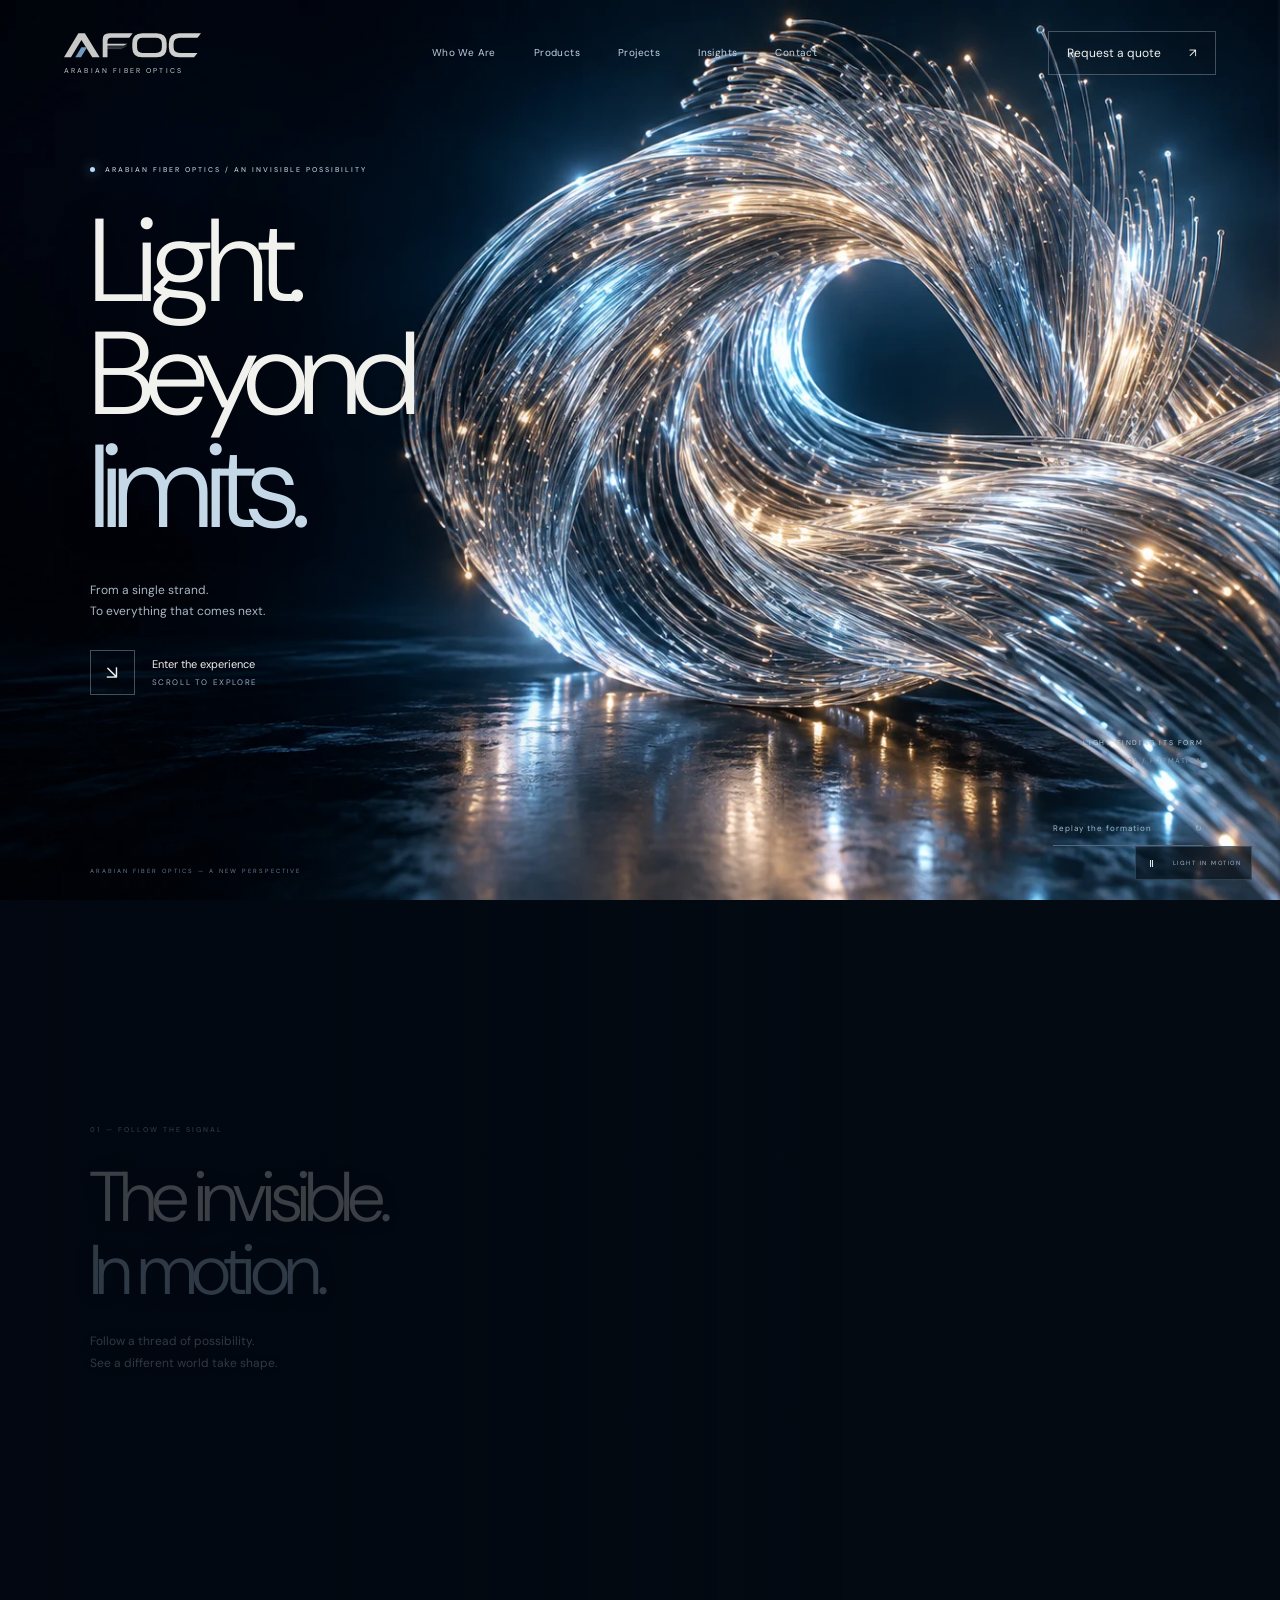
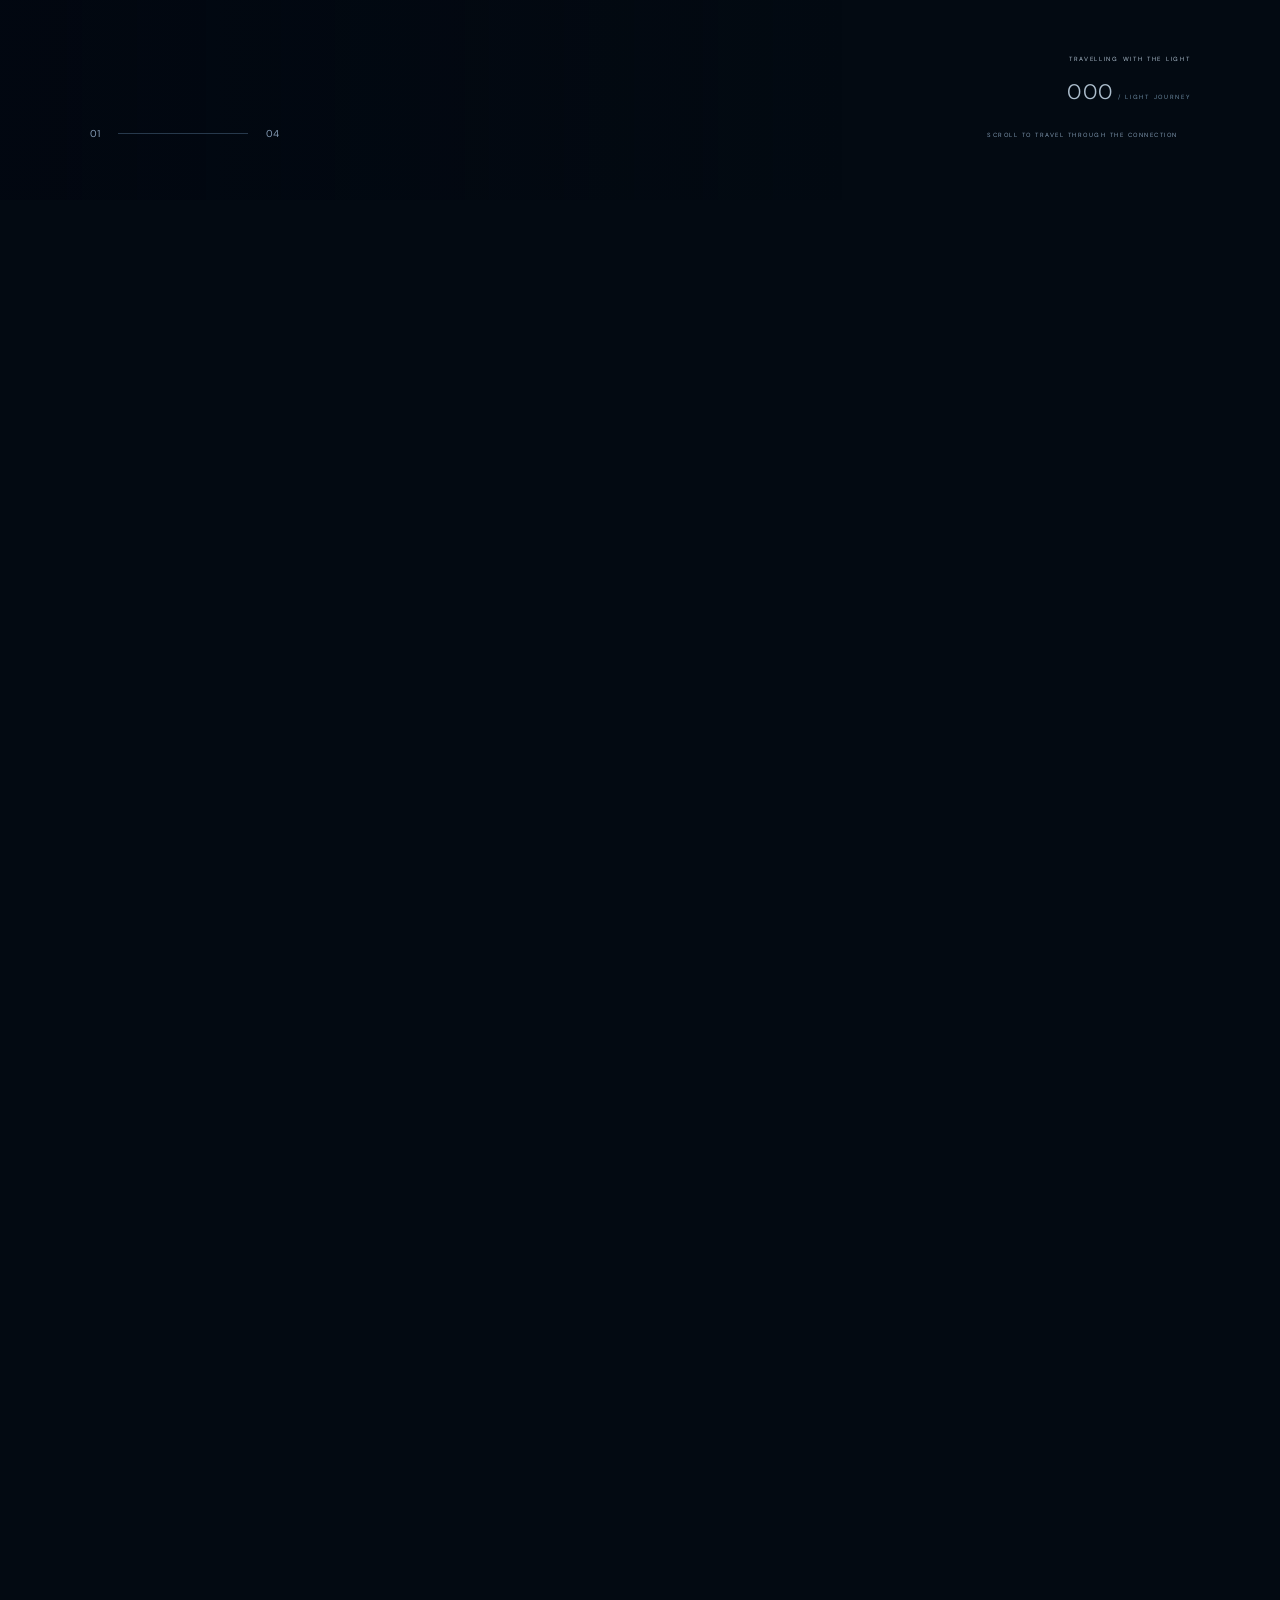
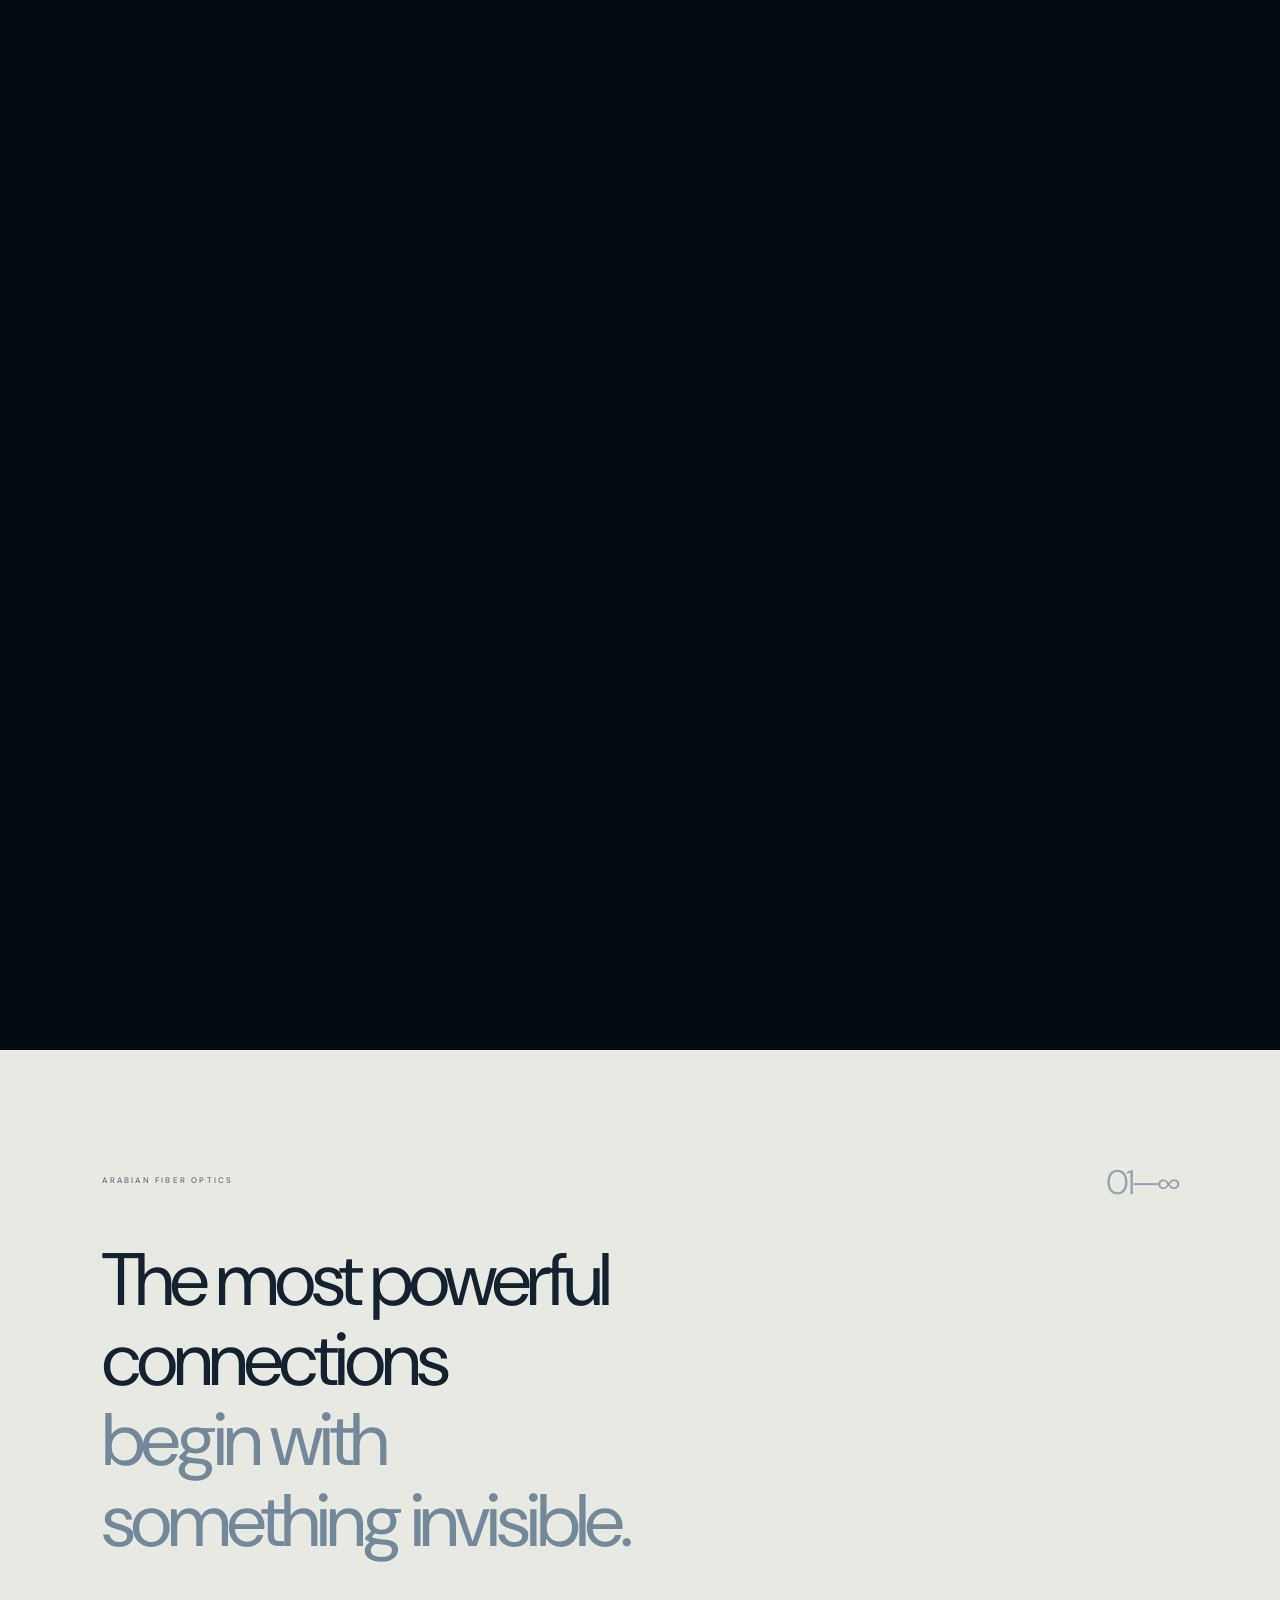
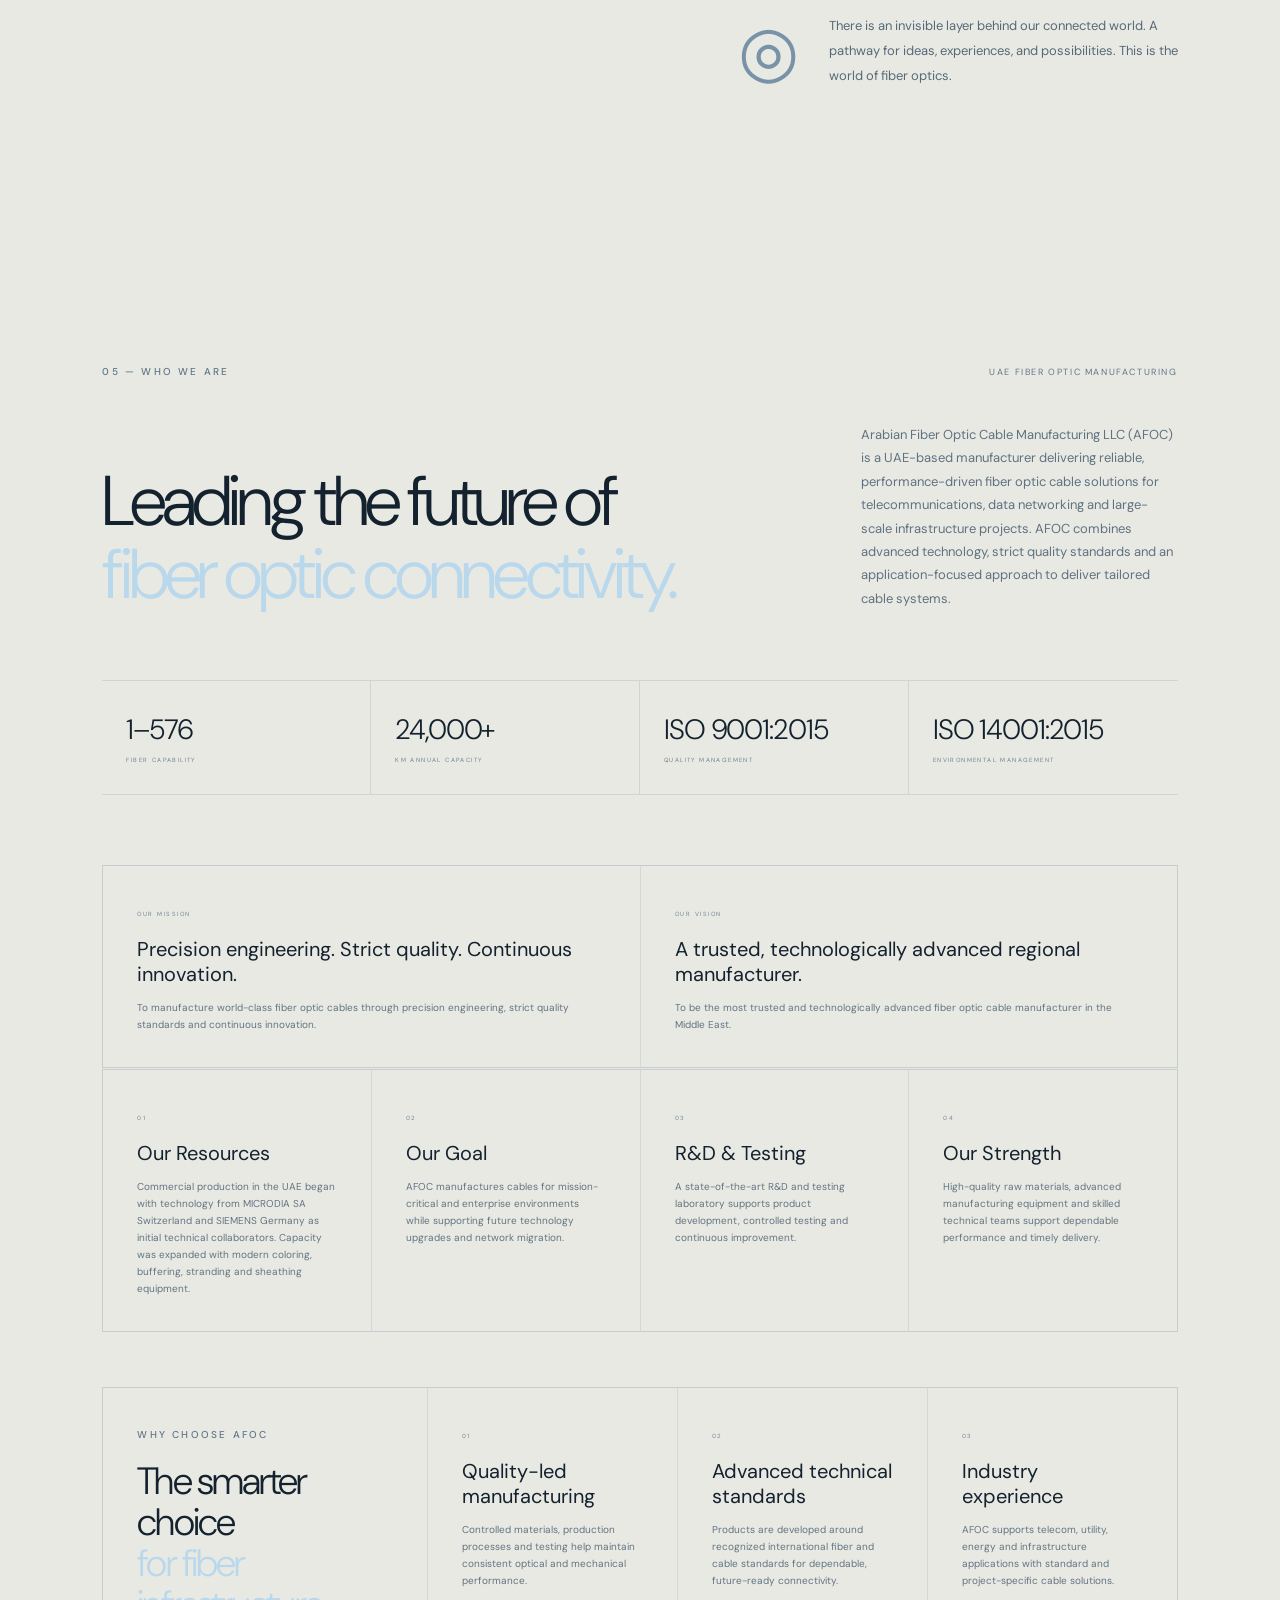
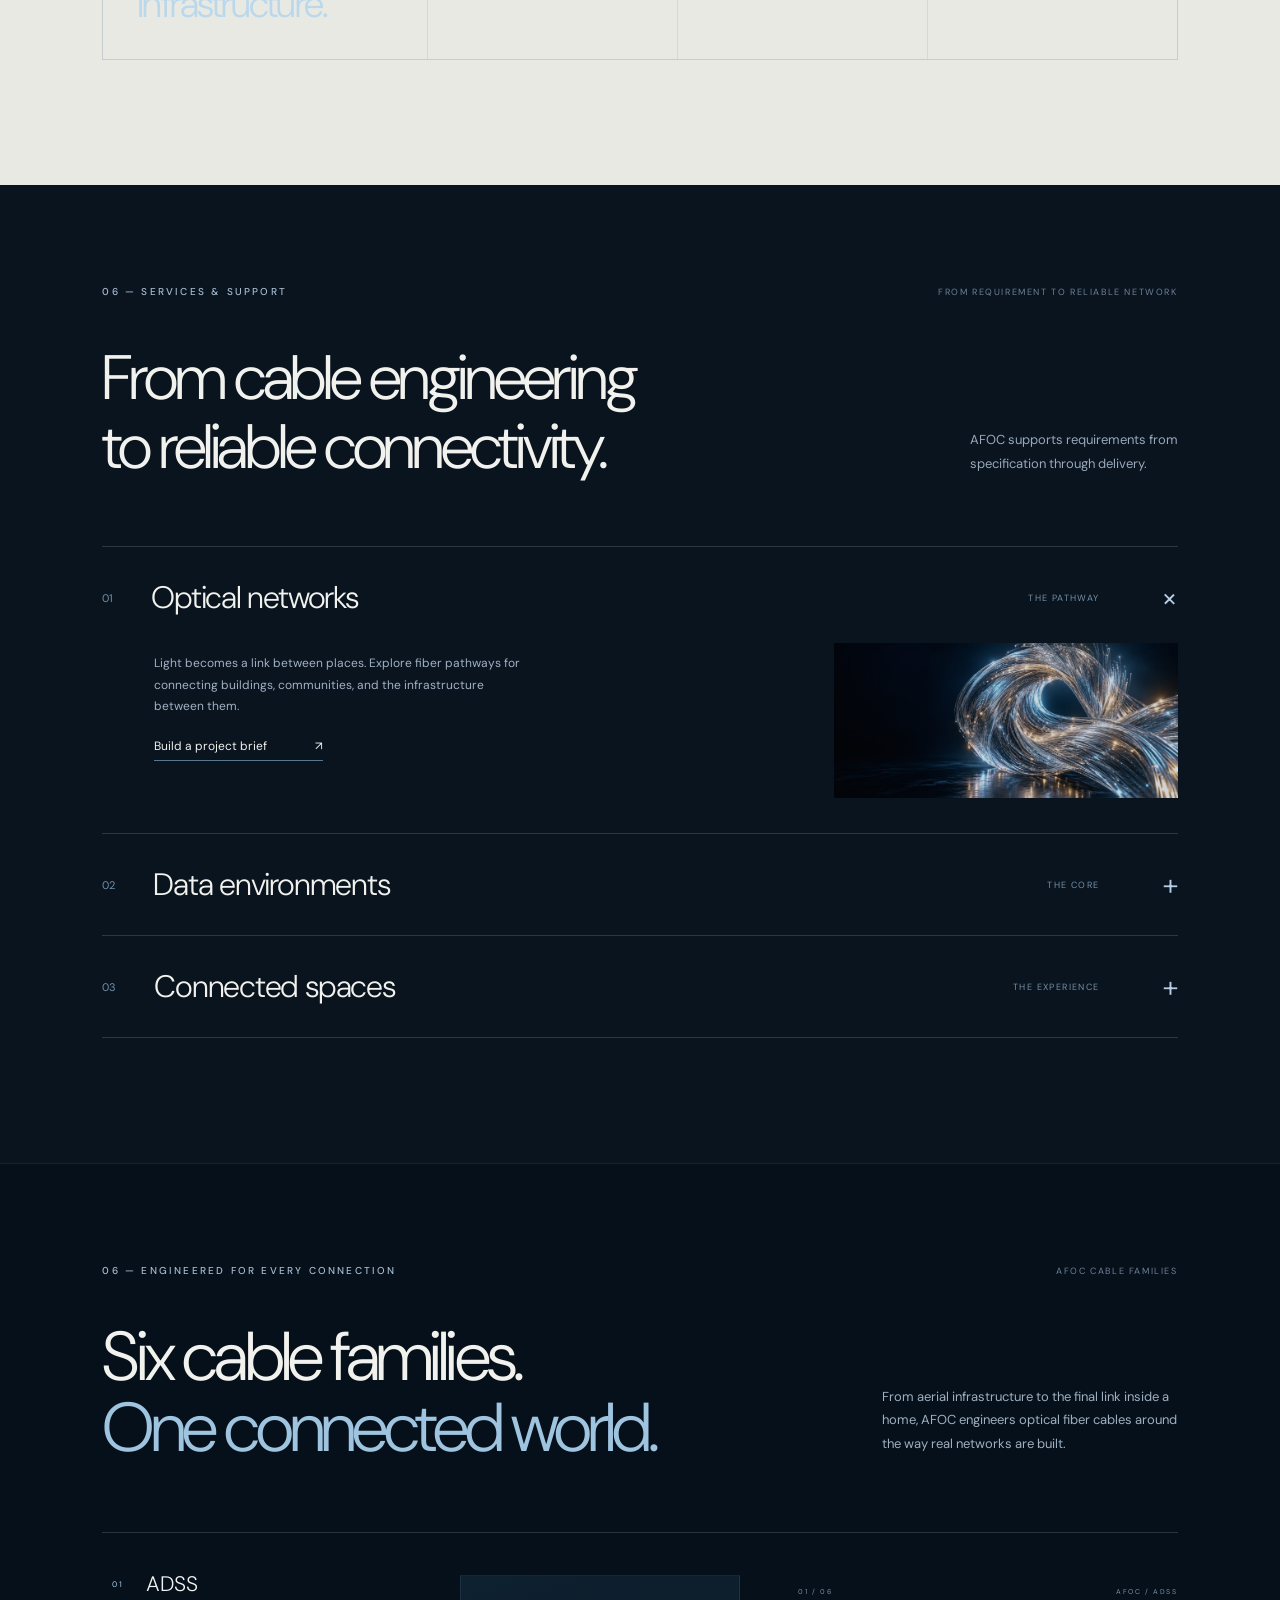
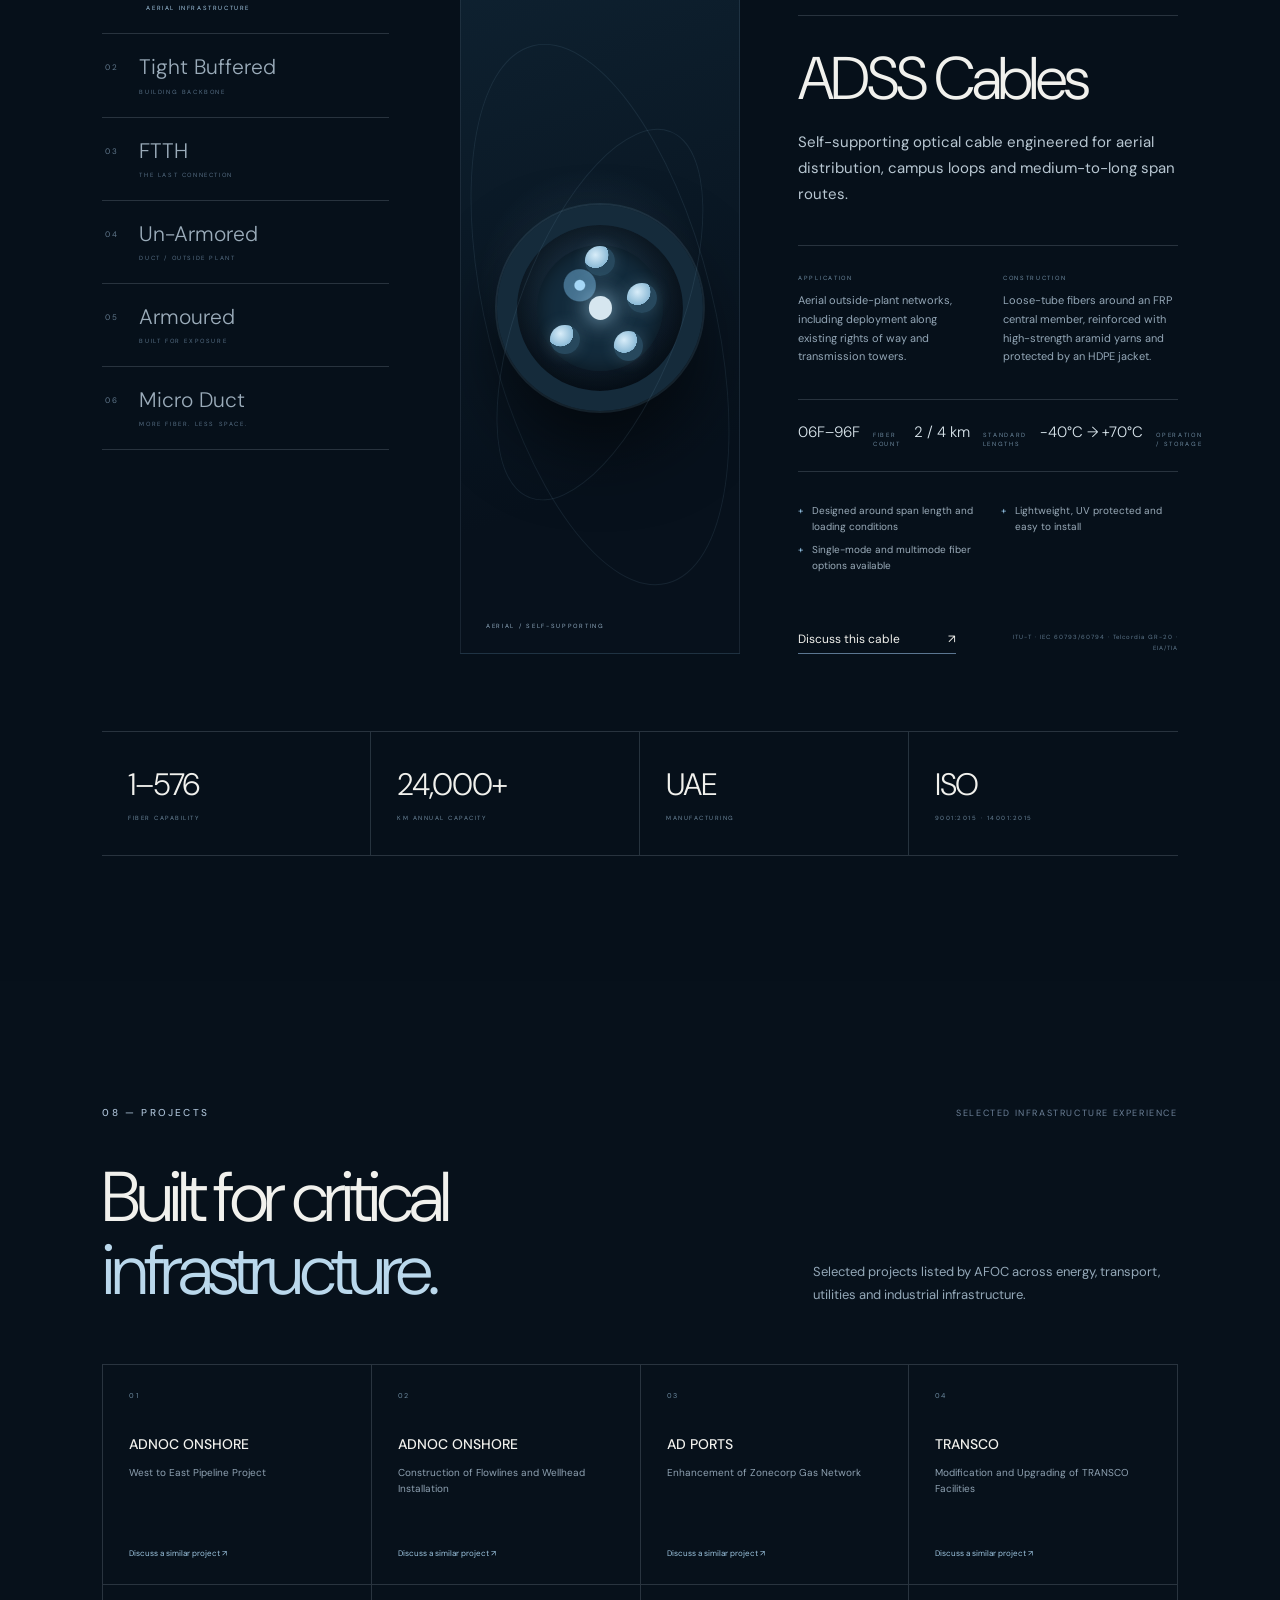
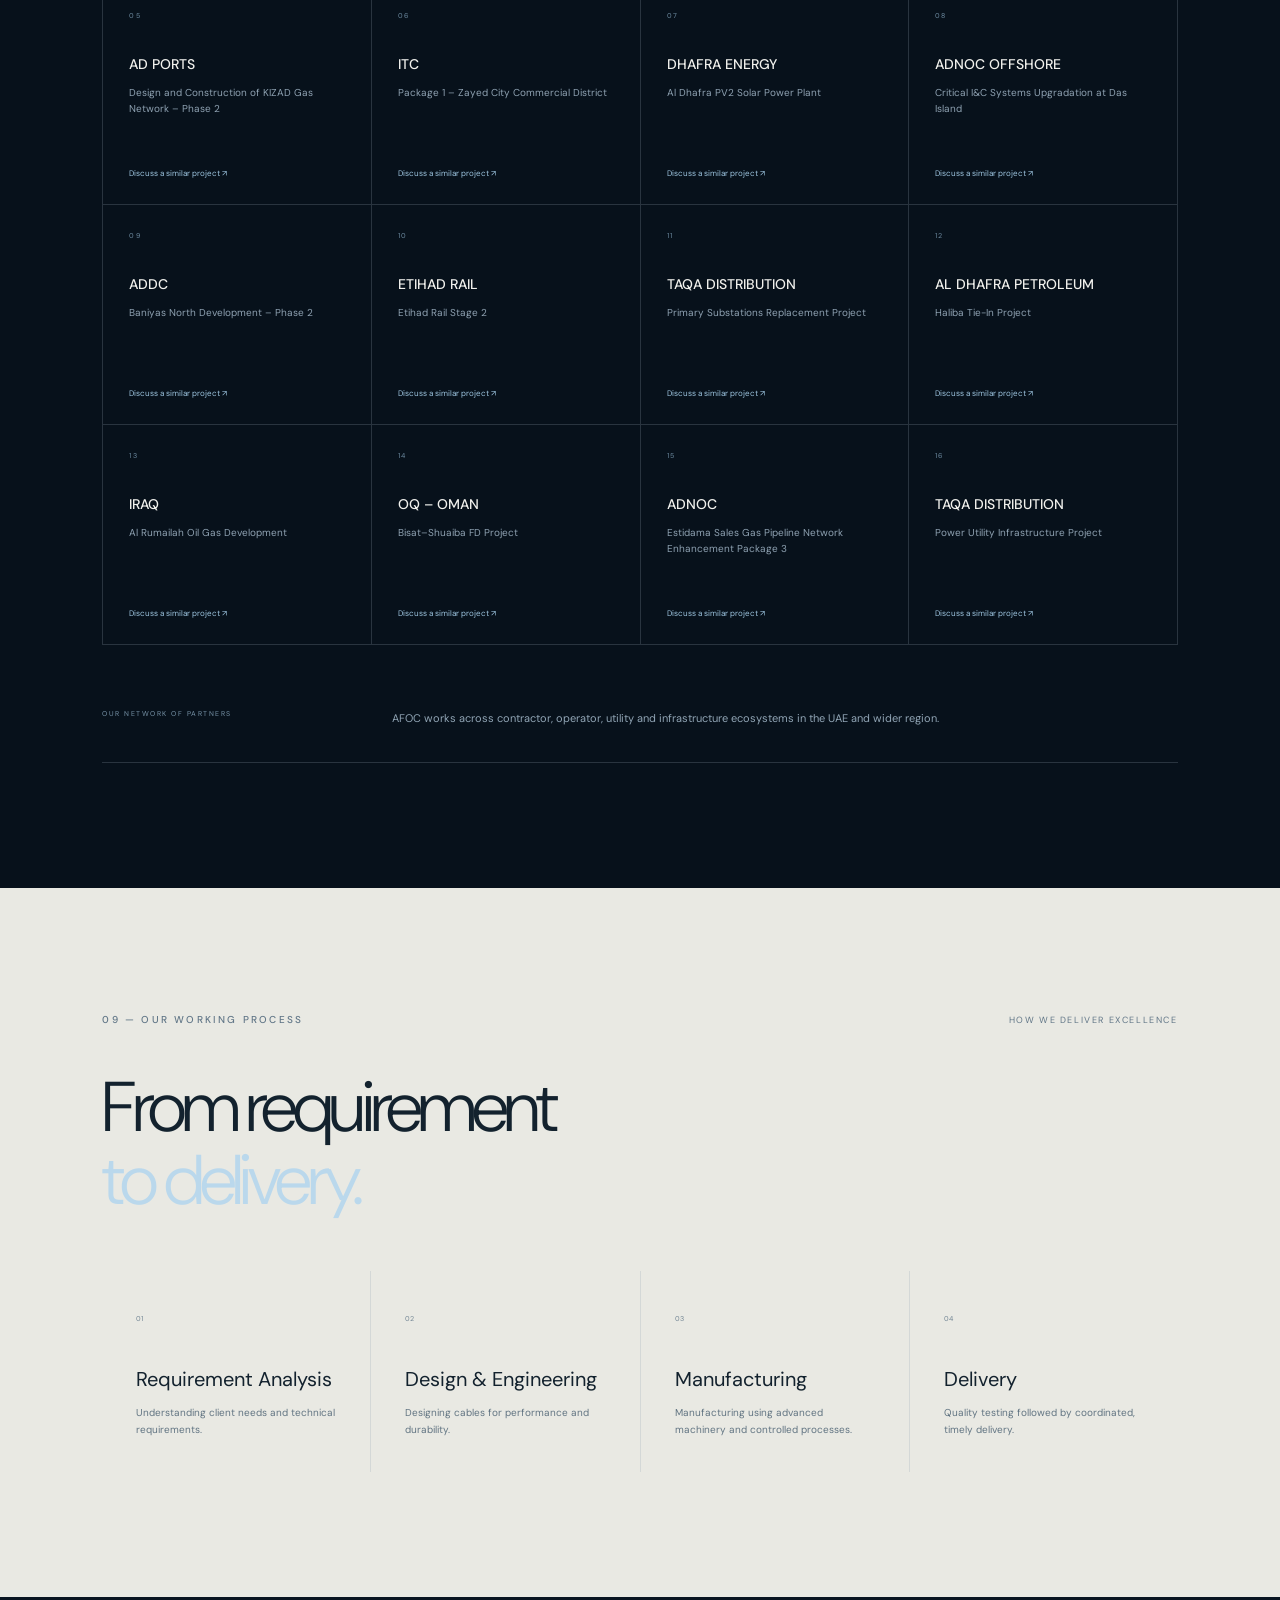
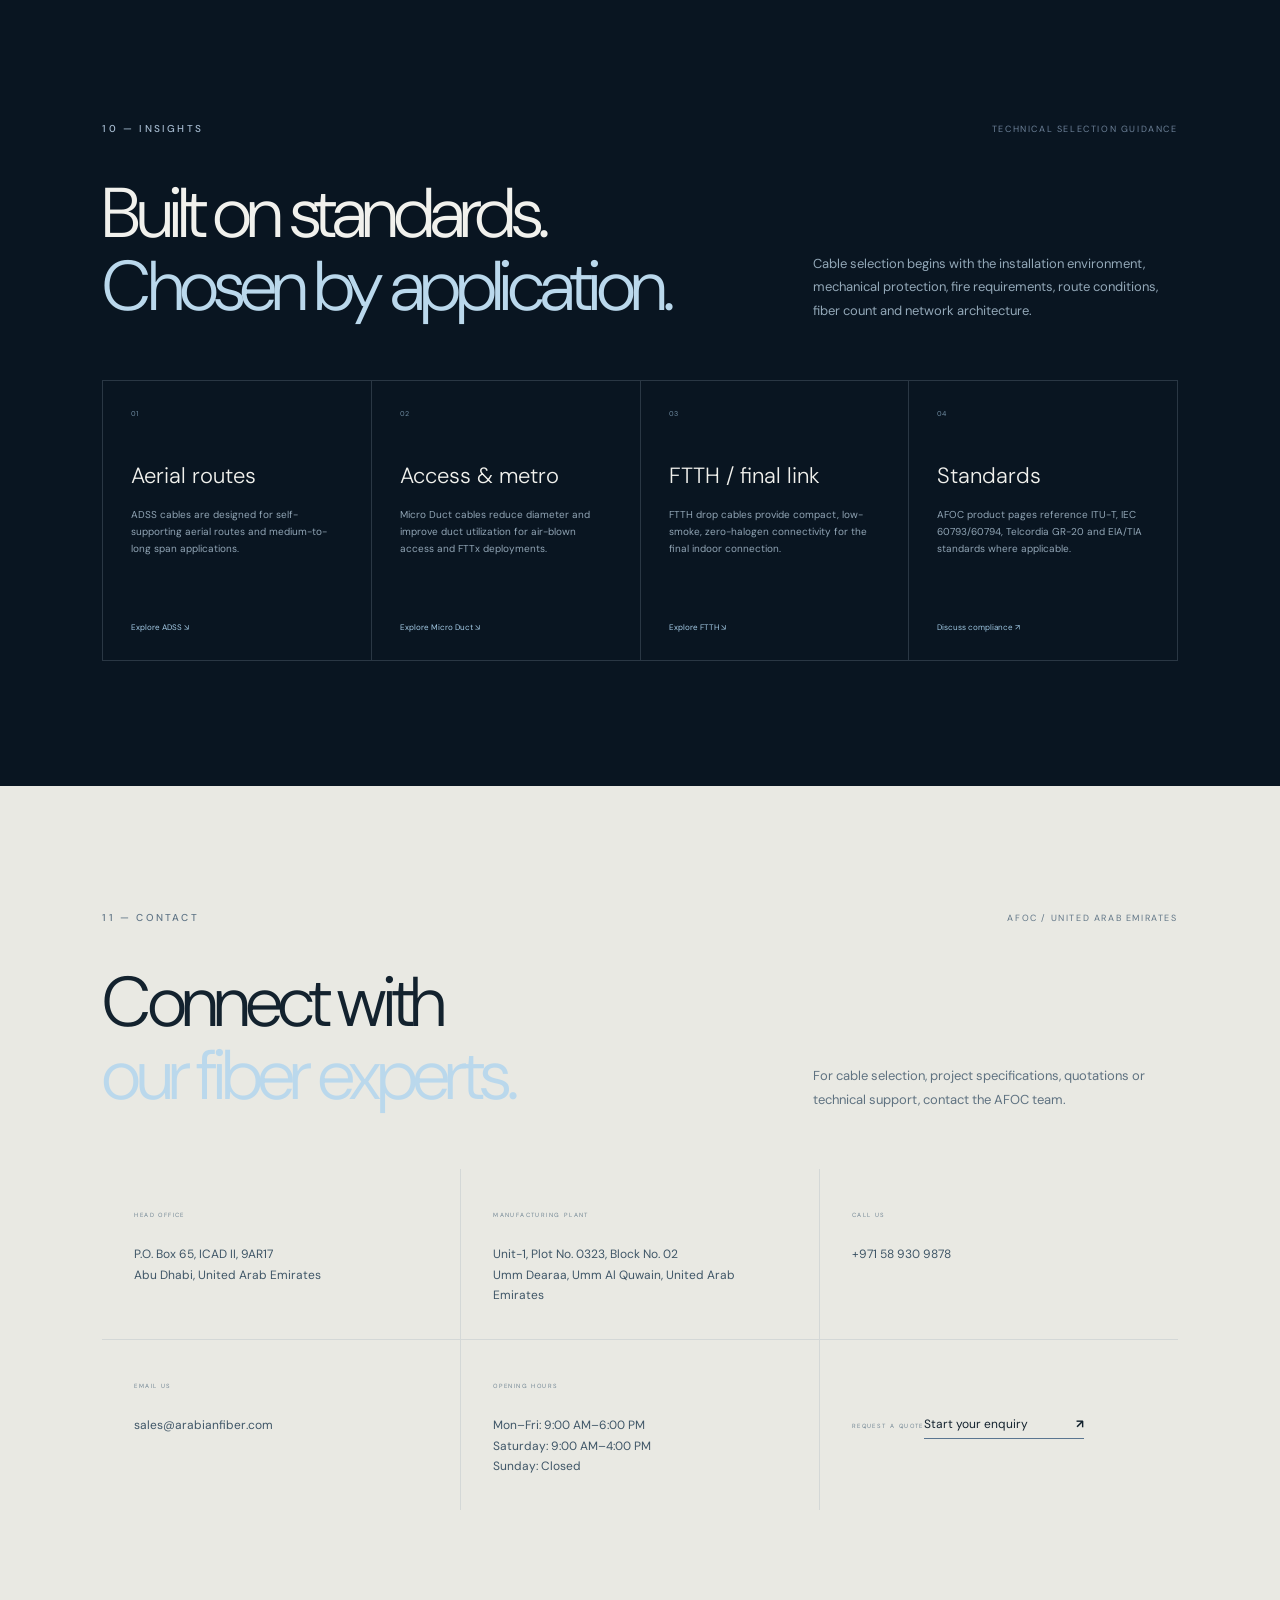
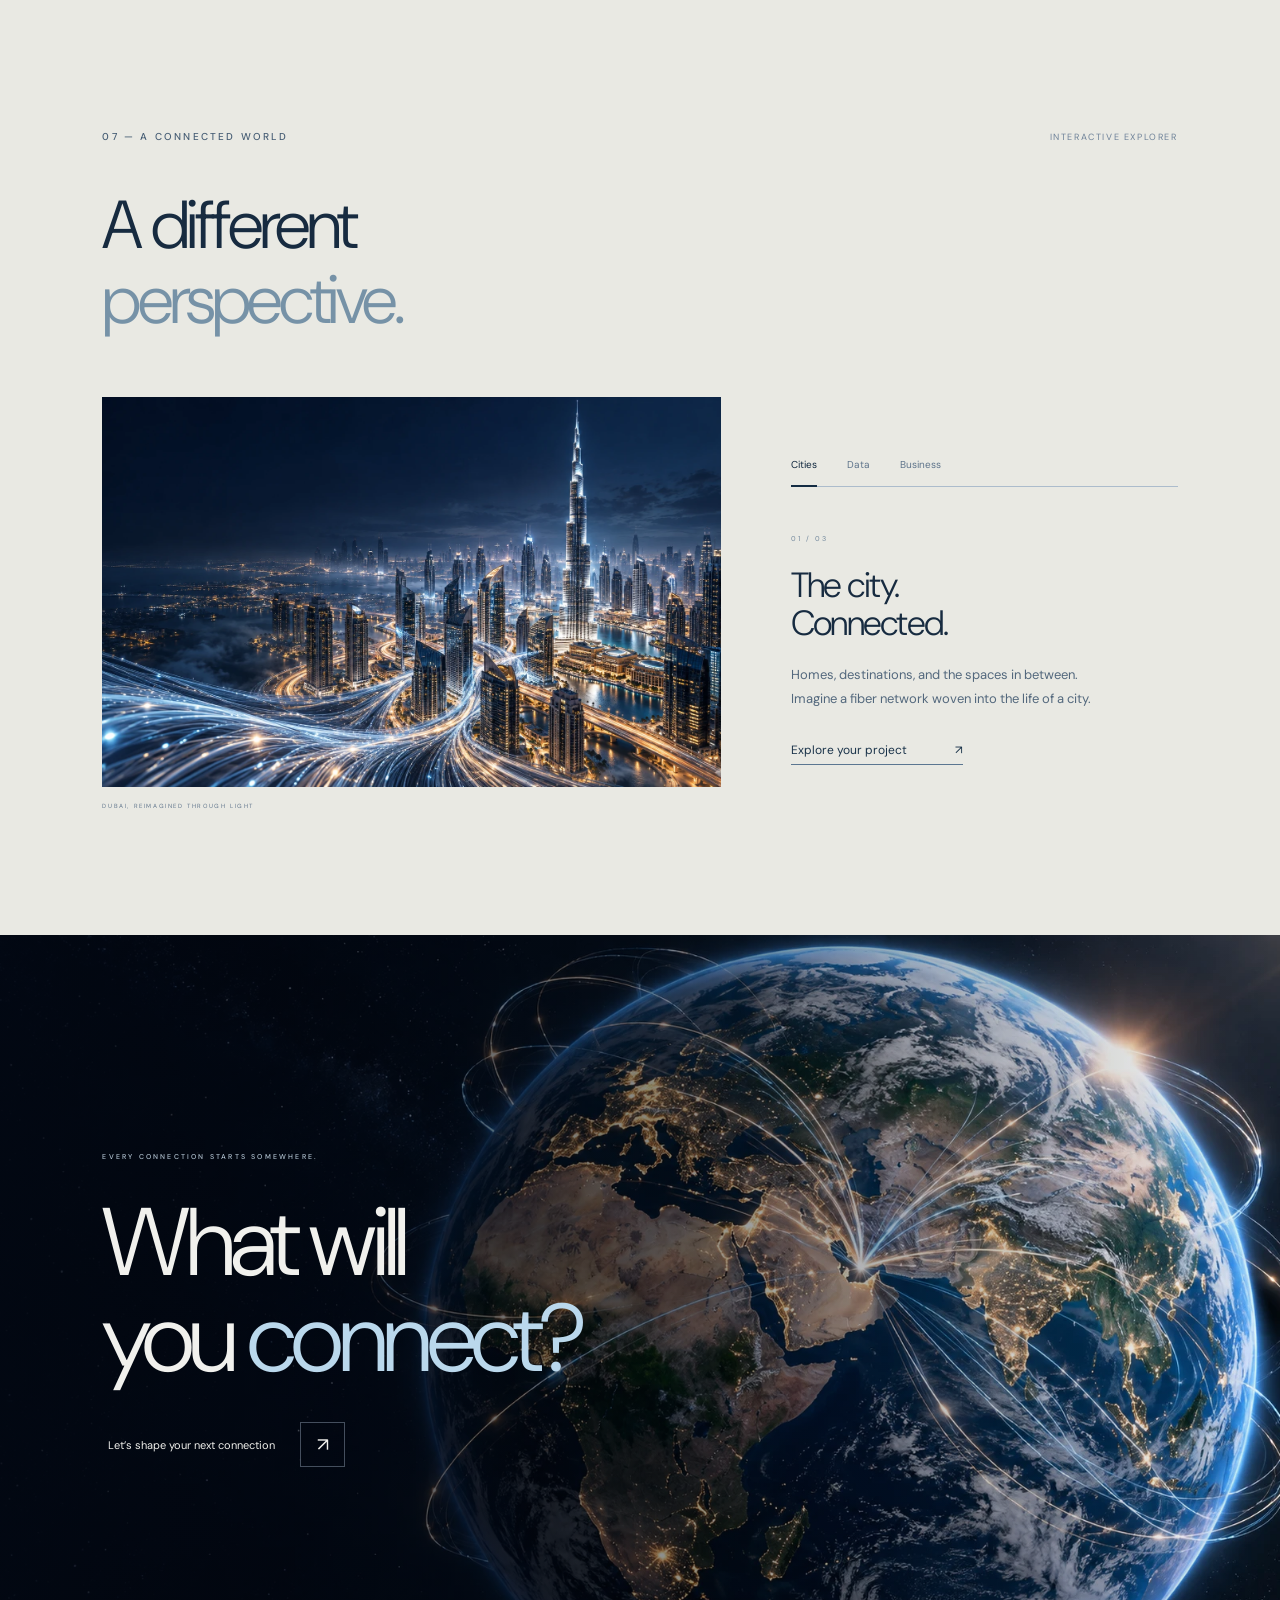
==== commit ff7e5c67: "Open sitemap sections as separate pages" ====
--- a/index.html
+++ b/index.html
@@ -2,8 +2,8 @@
 <html lang="en"><head><meta charset="utf-8"><meta name="viewport" content="width=device-width,initial-scale=1"><meta name="theme-color" content="#050b15"><meta name="description" content="Arabian Fiber Optics. An immersive exploration of the connections that shape our world."><title>AFOC — Connected by light.</title><link rel="icon" href="data:image/svg+xml,%3Csvg xmlns='http://www.w3.org/2000/svg' viewBox='0 0 64 64'%3E%3Crect width='64' height='64' rx='15' fill='%23050b15'/%3E%3Cpath d='M9 48L28 15h8l19 33H44L32 27 20 48' fill='white'/%3E%3Cpath d='M26 48l9-15h9l-9 15' fill='%2395c8fb'/%3E%3C/svg%3E"><link rel="stylesheet" href="style.css?v=6"></head>
 <body>
 <a class="skip" href="#solutions">Skip to solutions</a><div id="world" aria-hidden="true"><img id="cinema-poster" src="assets/cinematic-hero.webp" alt="" fetchpriority="high"><video id="cinema-film" muted playsinline preload="auto" disablepictureinpicture tabindex="-1"></video></div><div class="grain" aria-hidden="true"></div>
-<header><a href="#" class="brand" aria-label="AFOC Arabian Fiber Optics home"><svg viewBox="0 0 315 65" role="img" aria-label="AFOC"><path fill="currentColor" d="M0 55 33 0h15l34 55H65L40 15 16 55Z M89 55V14Q89 0 104 0H158L150 10H108Q100 10 100 19V24H146L137 28H100V55Z M180 0H213Q236 0 236 23V33Q236 55 213 55H180Q157 55 157 33V23Q157 0 180 0M181 10Q168 10 168 23V32Q168 45 181 45H211Q225 45 225 32V23Q225 10 211 10Z M315 0l-8 10h-40q-15 0-15 14v8q0 13 15 13h40l-8 10h-34q-24 0-24-23v-8q0-24 24-24Z" fill-rule="evenodd"/><path fill="#8db8e3" d="m26 55 14-23h13L39 55Z"/><path d="M99 29h45m-45 3h40m-40 3h35" stroke="currentColor" stroke-width=".7"/></svg><span>ARABIAN FIBER OPTICS</span></a><nav aria-label="Main navigation"><a href="#about">Who We Are</a><a href="#products">Products</a><a href="#projects">Projects</a><a href="#insights">Insights</a><a href="#contact">Contact</a></nav><button class="contact-btn" data-brief>Request a quote <span>↗</span></button><button id="menu-toggle" aria-expanded="false" aria-controls="mobile-nav" aria-label="Open navigation"><span></span><span></span></button></header>
-<div id="mobile-nav" hidden><a href="#home">Home</a><a href="#about">Who We Are</a><a href="#products">Products</a><a href="#projects">Projects</a><a href="#insights">Insights</a><a href="#contact">Contact</a><button data-brief>Request a quote ↗</button></div>
+<header><a href="#" class="brand" aria-label="AFOC Arabian Fiber Optics home"><svg viewBox="0 0 315 65" role="img" aria-label="AFOC"><path fill="currentColor" d="M0 55 33 0h15l34 55H65L40 15 16 55Z M89 55V14Q89 0 104 0H158L150 10H108Q100 10 100 19V24H146L137 28H100V55Z M180 0H213Q236 0 236 23V33Q236 55 213 55H180Q157 55 157 33V23Q157 0 180 0M181 10Q168 10 168 23V32Q168 45 181 45H211Q225 45 225 32V23Q225 10 211 10Z M315 0l-8 10h-40q-15 0-15 14v8q0 13 15 13h40l-8 10h-34q-24 0-24-23v-8q0-24 24-24Z" fill-rule="evenodd"/><path fill="#8db8e3" d="m26 55 14-23h13L39 55Z"/><path d="M99 29h45m-45 3h40m-40 3h35" stroke="currentColor" stroke-width=".7"/></svg><span>ARABIAN FIBER OPTICS</span></a><nav aria-label="Main navigation"><a href="who-we-are.html">Who We Are</a><a href="products.html">Products</a><a href="projects.html">Projects</a><a href="insights.html">Insights</a><a href="contact.html">Contact</a></nav><button class="contact-btn" data-brief>Request a quote <span>↗</span></button><button id="menu-toggle" aria-expanded="false" aria-controls="mobile-nav" aria-label="Open navigation"><span></span><span></span></button></header>
+<div id="mobile-nav" hidden><a href="#home">Home</a><a href="who-we-are.html">Who We Are</a><a href="products.html">Products</a><a href="projects.html">Projects</a><a href="insights.html">Insights</a><a href="contact.html">Contact</a><button data-brief>Request a quote ↗</button></div>
 <main>
 <section class="hero" id="home"><div class="hero-eyebrow"><span class="live-dot"></span> ARABIAN FIBER OPTICS / AN INVISIBLE POSSIBILITY</div><h1>Light.<br>Beyond<br><em>limits.</em></h1><div class="hero-bottom"><p>From a single strand.<br>To everything that comes next.</p><a class="round-link" href="#journey"><span class="circle">↘</span><span>Enter the experience<span class="sub-label">SCROLL TO EXPLORE</span></span></a></div><div class="object-note"><span class="cross">+</span> LIGHT, FINDING ITS FORM <i></i><small>01 / FORMATION</small></div><button class="pulse-btn" id="pulse">Replay the formation <span>↻</span></button><span class="edge-label">ARABIAN FIBER OPTICS — A NEW PERSPECTIVE</span></section>
 <section class="journey" id="journey" aria-label="The journey of light"><div class="journey-sticky"><div class="chapter-copy" id="chapter-one"><span class="eyebrow">01 — FOLLOW THE SIGNAL</span><h2>The invisible.<br><em>In motion.</em></h2><p>Follow a thread of possibility.<br>See a different world take shape.</p></div><div class="chapter-copy" id="chapter-two"><span class="eyebrow">02 — DUBAI, DRAWN IN LIGHT</span><h2>Light becomes<br><em>a living city.</em></h2><p>From a single thread to an extraordinary skyline.<br>A creative interpretation of Dubai.</p></div><div class="chapter-copy city-copy" id="chapter-three"><span class="eyebrow">03 — BEYOND THE HORIZON</span><h2>One city.<br><em>No boundaries.</em></h2><p>The skyline becomes a point of light.<br>The connection keeps going.</p><button class="city-pulse" id="city-pulse">Illuminate the connection <span>↗</span></button></div><div class="chapter-copy globe-copy" id="chapter-four"><span class="eyebrow">04 — ONE CONNECTED PLANET</span><h2>Possibility.<br><em>Everywhere.</em></h2><p>Across continents. Beyond horizons.<br>Light brings every possibility closer.</p><span class="concept-label">A VISION OF CONNECTIVITY · ILLUSTRATIVE NETWORK</span></div><div class="travel-readout"><span id="travel-stage">ENTERING THE FIBER</span><div class="travel-coordinates"><span id="travel-distance">000</span><small> / LIGHT JOURNEY</small></div></div><div class="chapter-indicator"><span id="chapter-num">01</span><div><i id="chapter-progress"></i></div><span>04</span></div><span class="journey-caption">SCROLL TO TRAVEL THROUGH THE CONNECTION</span></div></section>
@@ -45,7 +45,7 @@
 <section class="insights section-pad" id="insights">
   <div class="section-top"><span class="eyebrow">10 — INSIGHTS</span><span class="small-muted">TECHNICAL SELECTION GUIDANCE</span></div>
   <div class="insights-head"><h2>Built on standards.<br><em>Chosen by application.</em></h2><p>Cable selection begins with the installation environment, mechanical protection, fire requirements, route conditions, fiber count and network architecture.</p></div>
-  <div class="insight-grid"><a href="#products" data-product-jump="0"><span>01</span><h3>Aerial routes</h3><p>ADSS cables are designed for self-supporting aerial routes and medium-to-long span applications.</p><b>Explore ADSS ↘</b></a><a href="#products" data-product-jump="5"><span>02</span><h3>Access &amp; metro</h3><p>Micro Duct cables reduce diameter and improve duct utilization for air-blown access and FTTx deployments.</p><b>Explore Micro Duct ↘</b></a><a href="#products" data-product-jump="2"><span>03</span><h3>FTTH / final link</h3><p>FTTH drop cables provide compact, low-smoke, zero-halogen connectivity for the final indoor connection.</p><b>Explore FTTH ↘</b></a><article><span>04</span><h3>Standards</h3><p>AFOC product pages reference ITU-T, IEC 60793/60794, Telcordia GR-20 and EIA/TIA standards where applicable.</p><button class="project-cta" data-brief data-topic="Standards and compliance">Discuss compliance ↗</button></article></div>
+  <div class="insight-grid"><a href="products.html" data-product-jump="0"><span>01</span><h3>Aerial routes</h3><p>ADSS cables are designed for self-supporting aerial routes and medium-to-long span applications.</p><b>Explore ADSS ↘</b></a><a href="products.html" data-product-jump="5"><span>02</span><h3>Access &amp; metro</h3><p>Micro Duct cables reduce diameter and improve duct utilization for air-blown access and FTTx deployments.</p><b>Explore Micro Duct ↘</b></a><a href="products.html" data-product-jump="2"><span>03</span><h3>FTTH / final link</h3><p>FTTH drop cables provide compact, low-smoke, zero-halogen connectivity for the final indoor connection.</p><b>Explore FTTH ↘</b></a><article><span>04</span><h3>Standards</h3><p>AFOC product pages reference ITU-T, IEC 60793/60794, Telcordia GR-20 and EIA/TIA standards where applicable.</p><button class="project-cta" data-brief data-topic="Standards and compliance">Discuss compliance ↗</button></article></div>
 </section>
 <section class="contact section-pad" id="contact">
   <div class="section-top"><span class="eyebrow">11 — CONTACT</span><span class="small-muted">AFOC / UNITED ARAB EMIRATES</span></div>
@@ -55,7 +55,7 @@
 <section class="applications section-pad" id="applications"><div class="section-top"><span class="eyebrow">07 — A CONNECTED WORLD</span><span class="small-muted">INTERACTIVE EXPLORER</span></div><h2>A different<br><em>perspective.</em></h2><div class="application-stage"><div class="map-art"><img class="application-photo" src="assets/cinematic-dubai.webp" loading="lazy" alt="Creative nighttime visualization of Dubai connected by luminous optical fibers"><span class="map-note">DUBAI, REIMAGINED THROUGH LIGHT</span><svg class="legacy-map-targets" aria-hidden="true"><circle id="map-marker"/><circle class="marker-halo"/></svg></div><div class="application-info"><div class="app-tabs" role="tablist" aria-label="Connection environments"><button role="tab" id="tab-cities" aria-selected="true" aria-controls="app-panel" data-app="0">Cities</button><button role="tab" id="tab-data" aria-selected="false" aria-controls="app-panel" data-app="1" tabindex="-1">Data</button><button role="tab" id="tab-business" aria-selected="false" aria-controls="app-panel" data-app="2" tabindex="-1">Business</button></div><div id="app-panel" role="tabpanel" aria-labelledby="tab-cities"><span class="app-number" id="app-num">01 / 03</span><h3 id="app-title">The city.<br>Connected.</h3><p id="app-copy">Homes, destinations, and the spaces in between. Imagine a fiber network woven into the life of a city.</p><button class="text-link" data-brief id="app-brief" data-topic="City connectivity">Explore your project <span>↗</span></button></div></div></div></section>
 <section class="closing section-pad" id="connect"><span class="eyebrow">EVERY CONNECTION STARTS SOMEWHERE.</span><h2>What will<br>you <em>connect?</em></h2><button class="closing-cta" data-brief><span>Let’s shape your next connection</span><span class="circle">↗</span></button><div class="closing-line" aria-hidden="true"></div></section>
 </main>
-<footer class="site-footer"><div class="footer-brand"><a href="#home">AFOC <span>ARABIAN FIBER OPTICS</span></a><p>Arabian Fiber Optic Cable Manufacturing LLC<br>United Arab Emirates</p></div><div class="footer-links"><div><span>SITEMAP</span><a href="#about">Who We Are</a><a href="#products">Products</a><a href="#projects">Projects</a><a href="#insights">Insights</a><a href="#contact">Contact</a></div><div><span>PRODUCTS</span><a href="#products" data-product-jump="5">Micro Duct Cables</a><a href="#products" data-product-jump="4">Armoured Cables</a><a href="#products" data-product-jump="3">Un-Armored Cables</a><a href="#products" data-product-jump="2">FTTH Cables</a><a href="#products" data-product-jump="1">Tight Buffered Cables</a><a href="#products" data-product-jump="0">ADSS Cables</a></div><div><span>CONTACT</span><a href="tel:+971589309878">+971 58 930 9878</a><a href="mailto:sales@arabianfiber.com">sales@arabianfiber.com</a><a href="#home">Back to top ↑</a></div></div></footer>
+<footer class="site-footer"><div class="footer-brand"><a href="#home">AFOC <span>ARABIAN FIBER OPTICS</span></a><p>Arabian Fiber Optic Cable Manufacturing LLC<br>United Arab Emirates</p></div><div class="footer-links"><div><span>SITEMAP</span><a href="who-we-are.html">Who We Are</a><a href="products.html">Products</a><a href="projects.html">Projects</a><a href="insights.html">Insights</a><a href="contact.html">Contact</a></div><div><span>PRODUCTS</span><a href="products.html" data-product-jump="5">Micro Duct Cables</a><a href="products.html" data-product-jump="4">Armoured Cables</a><a href="products.html" data-product-jump="3">Un-Armored Cables</a><a href="products.html" data-product-jump="2">FTTH Cables</a><a href="products.html" data-product-jump="1">Tight Buffered Cables</a><a href="products.html" data-product-jump="0">ADSS Cables</a></div><div><span>CONTACT</span><a href="tel:+971589309878">+971 58 930 9878</a><a href="mailto:sales@arabianfiber.com">sales@arabianfiber.com</a><a href="#home">Back to top ↑</a></div></div></footer>
 <div class="experience-controls"><button id="motion" aria-pressed="false" aria-label="Pause animation">Ⅱ</button><span>LIGHT IN MOTION</span></div><div class="scroll-track" aria-hidden="true"><i id="page-progress"></i></div>
 <dialog id="brief-dialog"><button class="dialog-close" aria-label="Close project brief">×</button><span class="eyebrow">LET’S CONNECT</span><h2>A bright idea<br>starts here.</h2><p class="dialog-intro">Outline your requirements and send them to the AFOC sales team using your email application.</p><form id="brief-form"><label>Your name<input required name="name" autocomplete="name" placeholder="Full name" maxlength="120"></label><label>Work email<input required type="email" name="email" autocomplete="email" placeholder="you@company.com" maxlength="200"></label><label>Project focus<select name="focus" id="focus"><option>Optical networks</option><option>Data environments</option><option>Connected spaces</option><option>ADSS Cables</option><option>Tight Buffered Cables</option><option>FTTH Cables</option><option>Un-Armored Cables</option><option>Armoured Cables</option><option>Micro Duct Cables</option><option>City connectivity</option><option>Business connectivity</option><option>Other / let’s explore</option></select></label><label>Tell us about the connection<textarea required name="message" rows="3" placeholder="Location, scope, timeline, and what you have in mind…" maxlength="4000"></textarea></label><button type="submit" class="download-brief">Email project enquiry <span>↗</span></button><p id="form-status" role="status"></p></form></dialog>
 <script src="app.js?v=6"></script><script src="cinema.js?v=5"></script></body></html>
--- a/style.css
+++ b/style.css
@@ -66,3 +66,36 @@
 .capability-band span{display:block;font-size:6px;line-height:1.55;letter-spacing:1.5px;color:#6d879c}
 @media(max-width:1050px){.product-explorer{grid-template-columns:240px minmax(0,1fr);gap:35px}.product-panel{grid-template-columns:1fr}.product-art{min-height:300px}.cable-orbit{width:240px}.product-specs{grid-template-columns:auto 1fr auto 1fr}.product-specs span:nth-of-type(3){margin-top:8px}.products-intro{gap:4vw}}
 @media(max-width:700px){nav{gap:22px}.products{padding-top:82px}.products-intro{grid-template-columns:1fr;gap:22px;margin:36px 0 42px}.products-intro h2{font-size:42px}.products-intro p{font-size:11px;max-width:100%}.product-explorer{grid-template-columns:1fr;gap:22px}.product-tabs{display:grid;grid-template-columns:1fr 1fr;border-top:1px solid var(--line)}.product-tab{padding:16px 6px;min-height:86px}.product-tab strong{font-size:16px}.product-tab:hover,.product-tab.is-active{padding-left:6px;background:#0b1a27}.product-panel{min-height:0;grid-template-columns:1fr;padding-bottom:38px}.product-art{min-height:290px}.cable-orbit{width:220px;border-width:15px}.product-content h3{font-size:43px;margin-top:26px}.product-lead{font-size:12px}.product-meta{grid-template-columns:1fr;gap:21px;margin-top:29px}.product-meta p{font-size:10px}.product-specs{grid-template-columns:1fr 1fr;gap:6px 16px}.product-specs span{font-size:13px}.product-specs small{font-size:5px;margin-bottom:10px}#product-features{grid-template-columns:1fr;font-size:9px}.product-actions{align-items:flex-start;flex-direction:column}.standards{text-align:left;max-width:100%}.capability-band{grid-template-columns:1fr 1fr;margin-top:4px}.capability-band>div{padding:24px 15px}.capability-band>div:nth-child(2){border-right:0}.capability-band>div:nth-child(-n+2){border-bottom:1px solid var(--line)}.capability-band strong{font-size:25px}.capability-band span{font-size:5px}}
+
+
+/* AFOC sitemap expansion — official content sections */
+.about,.projects,.process,.insights,.contact{position:relative;z-index:2}
+.about{background:#e9e9e3;color:#13222e}
+.about .eyebrow,.about .small-muted{color:#617687}
+.about-hero{display:grid;grid-template-columns:minmax(0,1.35fr) minmax(280px,.65fr);gap:8vw;align-items:end;margin:45px 0 70px}
+.about-hero h2,.projects-head h2,.process>h2,.insights-head h2,.contact-head h2{font-size:clamp(44px,5.5vw,84px);line-height:1.03;letter-spacing:-.055em;font-weight:300}
+.about-hero p,.projects-head p,.insights-head p,.contact-head p{font-size:13px;line-height:1.8;color:#5f7281;max-width:520px}
+.about-stats{display:grid;grid-template-columns:repeat(4,1fr);border-top:1px solid #a9b5bd66;border-bottom:1px solid #a9b5bd66;margin:20px 0 70px}
+.about-stats>div{padding:30px 24px;border-right:1px solid #a9b5bd66}
+.about-stats>div:last-child{border-right:0}.about-stats strong{display:block;font-size:28px;font-weight:300;letter-spacing:-.04em}.about-stats span{display:block;margin-top:8px;font-size:6px;letter-spacing:1.4px;color:#6f8290}
+.mission-grid,.company-pillars,.why-grid{display:grid;gap:1px;background:#a9b5bd55;border:1px solid #a9b5bd55}
+.mission-grid{grid-template-columns:1fr 1fr;margin-bottom:1px}.company-pillars{grid-template-columns:repeat(4,1fr)}.why-grid{grid-template-columns:1.3fr repeat(3,1fr);margin-top:55px}
+.mission-grid article,.company-pillars article,.why-grid article,.why-title{background:#e9e9e3;padding:34px}
+.mission-grid span,.company-pillars span,.why-grid article>span{font-size:6px;letter-spacing:1.5px;color:#718696}.mission-grid h3,.company-pillars h3,.why-grid h3{font-weight:400;font-size:20px;line-height:1.25;margin:16px 0 12px}.mission-grid p,.company-pillars p,.why-grid p{font-size:10px;line-height:1.7;color:#617482}.why-title h2{font-size:38px;line-height:1.08;font-weight:300;margin-top:18px}
+.projects{background:#07111b}.projects-head{display:grid;grid-template-columns:1.25fr .75fr;gap:8vw;align-items:end;margin:42px 0 58px}.projects-head p{color:#94a8b8}
+.project-grid{display:grid;grid-template-columns:repeat(4,1fr);border-top:1px solid var(--line);border-left:1px solid var(--line)}
+.project-grid article{min-height:220px;padding:26px;display:flex;flex-direction:column;border-right:1px solid var(--line);border-bottom:1px solid var(--line);transition:.25s}
+.project-grid article:hover{background:#0b1c2a}.project-grid article>span{font-size:7px;letter-spacing:1.3px;color:#6f8da3}.project-grid strong{margin:35px 0 12px;font-size:14px;font-weight:500}.project-grid p{font-size:10px;line-height:1.6;color:#8fa2b2}.project-cta{margin-top:auto;padding:18px 0 0;background:none;text-align:left;font-size:8px;color:#9fc7e2}
+.partners-strip{display:grid;grid-template-columns:240px 1fr;gap:50px;padding:34px 0;border-bottom:1px solid var(--line);margin-top:30px}.partners-strip span{font-size:7px;letter-spacing:1.5px;color:#7894a9}.partners-strip p{font-size:11px;line-height:1.7;color:#91a5b5}
+.process{background:#e9e9e3;color:#13222e}.process .eyebrow,.process .small-muted{color:#617687}.process>h2{margin:45px 0 55px}.process-grid{display:grid;grid-template-columns:repeat(4,1fr);gap:1px;background:#a9b5bd55}.process-grid article{background:#e9e9e3;padding:34px}.process-grid span{font-size:7px;color:#708493}.process-grid h3{font-size:20px;font-weight:400;margin:40px 0 12px}.process-grid p{font-size:10px;line-height:1.7;color:#617482}
+.insights{background:#091521}.insights-head{display:grid;grid-template-columns:1.25fr .75fr;gap:8vw;align-items:end;margin:42px 0 58px}.insights-head p{color:#93a8b8}
+.insight-grid{display:grid;grid-template-columns:repeat(4,1fr);border-top:1px solid var(--line);border-left:1px solid var(--line)}
+.insight-grid>*{min-height:280px;padding:28px;border-right:1px solid var(--line);border-bottom:1px solid var(--line);display:flex;flex-direction:column;background:#091521;transition:.25s}.insight-grid>a:hover{background:#0e2030}
+.insight-grid span{font-size:7px;color:#718ea4}.insight-grid h3{font-size:22px;font-weight:300;line-height:1.2;margin:45px 0 16px}.insight-grid p{font-size:10px;line-height:1.7;color:#91a5b5}.insight-grid b{margin-top:auto;font-size:8px;font-weight:400;color:#a7cde8}
+.contact{background:#e9e9e3;color:#13222e}.contact .eyebrow,.contact .small-muted{color:#617687}.contact-head{display:grid;grid-template-columns:1.25fr .75fr;gap:8vw;align-items:end;margin:42px 0 58px}
+.contact-grid{display:grid;grid-template-columns:repeat(3,1fr);gap:1px;background:#a9b5bd55}.contact-grid article{background:#e9e9e3;padding:32px;min-height:170px}.contact-grid span{font-size:6px;letter-spacing:1.4px;color:#728694}.contact-grid p,.contact-grid a{display:block;margin-top:22px;font-size:12px;line-height:1.7;color:#3f5667}.contact-grid a:hover{text-decoration:underline}.contact-action .text-link{margin-top:24px;color:#13222e}
+.site-footer{display:grid;grid-template-columns:1fr 2fr;gap:8vw;padding:60px 7% 90px;background:#040b13;border-top:1px solid var(--line)}
+.footer-brand>a{font-size:24px;font-weight:500}.footer-brand>a span{display:block;font-size:6px;letter-spacing:1.6px;color:#8097aa;margin-top:5px}.footer-brand p{font-size:9px;line-height:1.7;color:#6e8293;margin-top:22px}
+.footer-links{display:grid;grid-template-columns:repeat(3,1fr);gap:45px}.footer-links>div{display:flex;flex-direction:column;gap:10px}.footer-links span{font-size:6px;letter-spacing:1.4px;color:#6e879c;margin-bottom:9px}.footer-links a{font-size:10px;color:#a4b5c3}.footer-links a:hover{color:#fff}
+@media(max-width:1050px){.company-pillars,.project-grid,.insight-grid{grid-template-columns:repeat(2,1fr)}.why-grid{grid-template-columns:1fr 1fr}.contact-grid{grid-template-columns:1fr 1fr}}
+@media(max-width:700px){.about-hero,.projects-head,.insights-head,.contact-head{grid-template-columns:1fr;gap:24px}.about-stats{grid-template-columns:1fr 1fr}.about-stats>div:nth-child(2){border-right:0}.about-stats>div:nth-child(-n+2){border-bottom:1px solid #a9b5bd66}.mission-grid,.company-pillars,.why-grid,.project-grid,.process-grid,.insight-grid,.contact-grid,.site-footer,.footer-links{grid-template-columns:1fr}.about-stats strong{font-size:22px}.project-grid article{min-height:180px}.partners-strip{grid-template-columns:1fr;gap:14px}.site-footer{gap:40px}.footer-links{gap:28px}}
